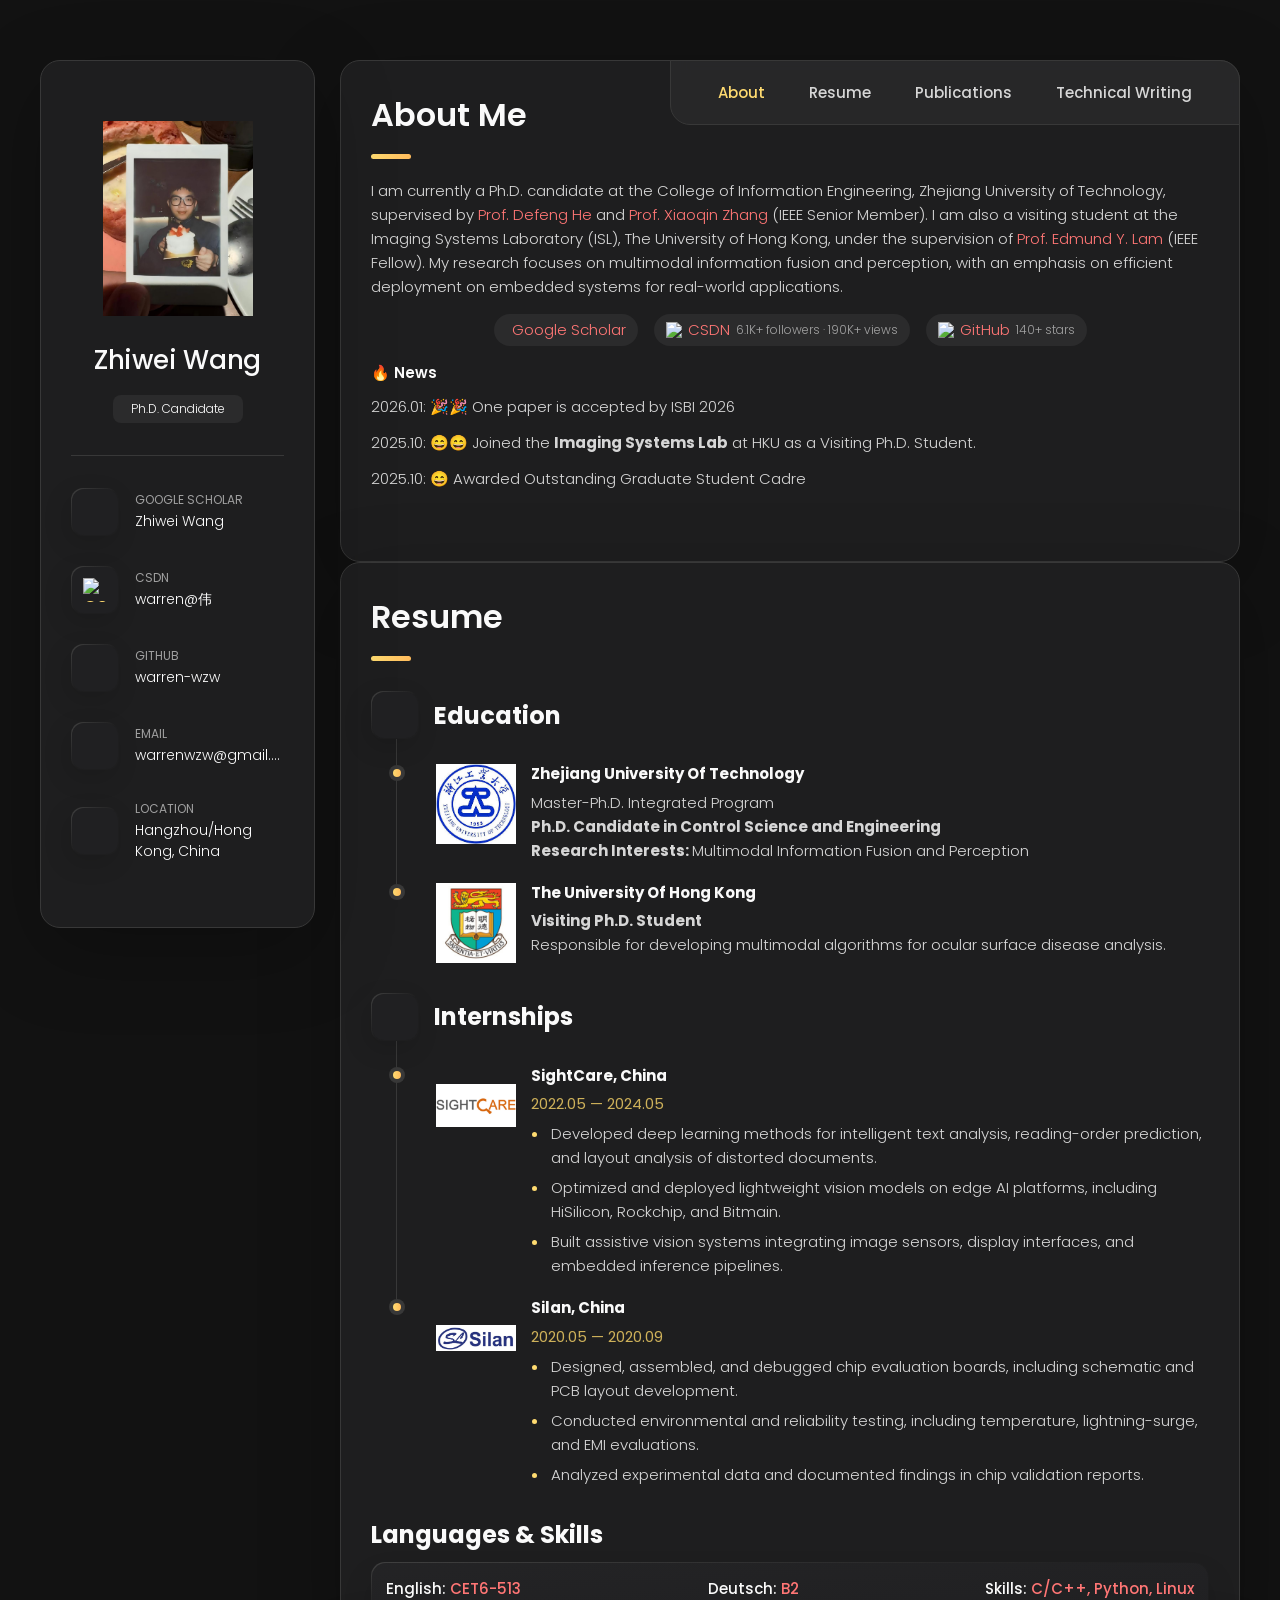
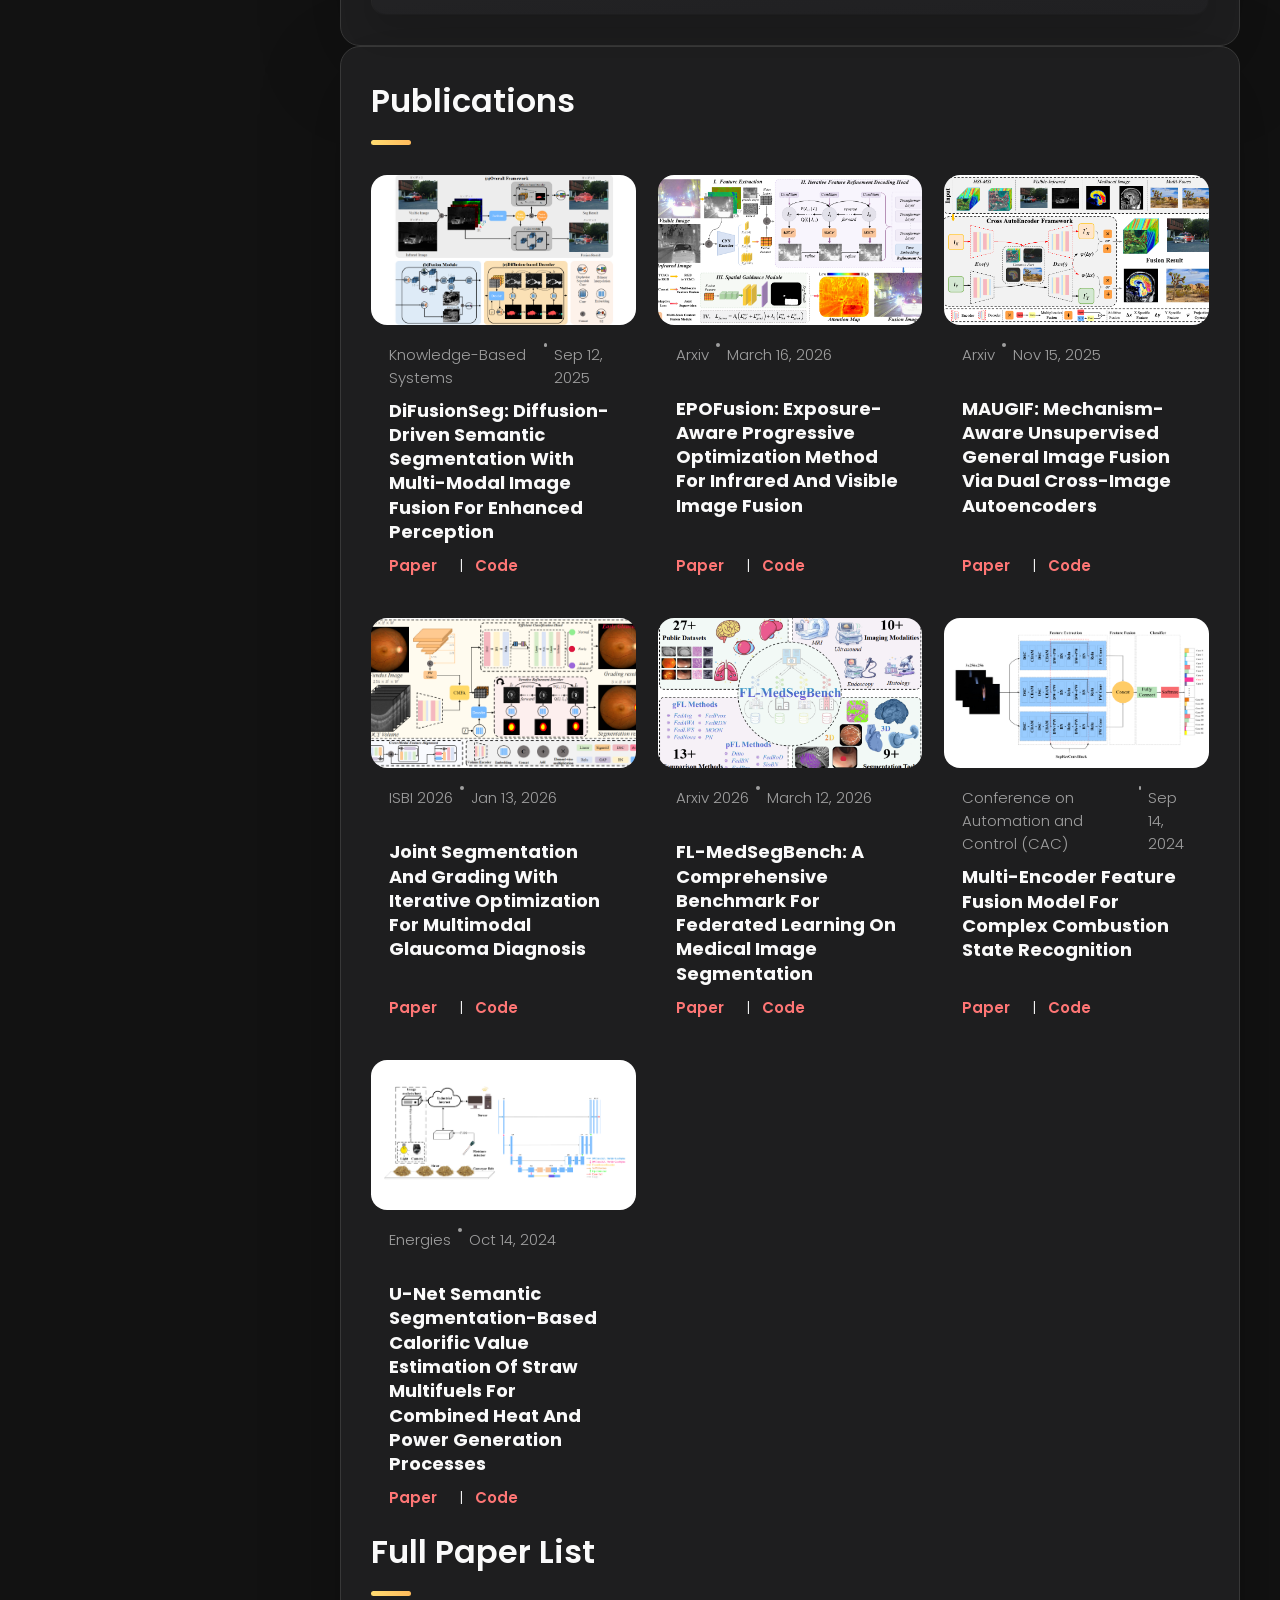
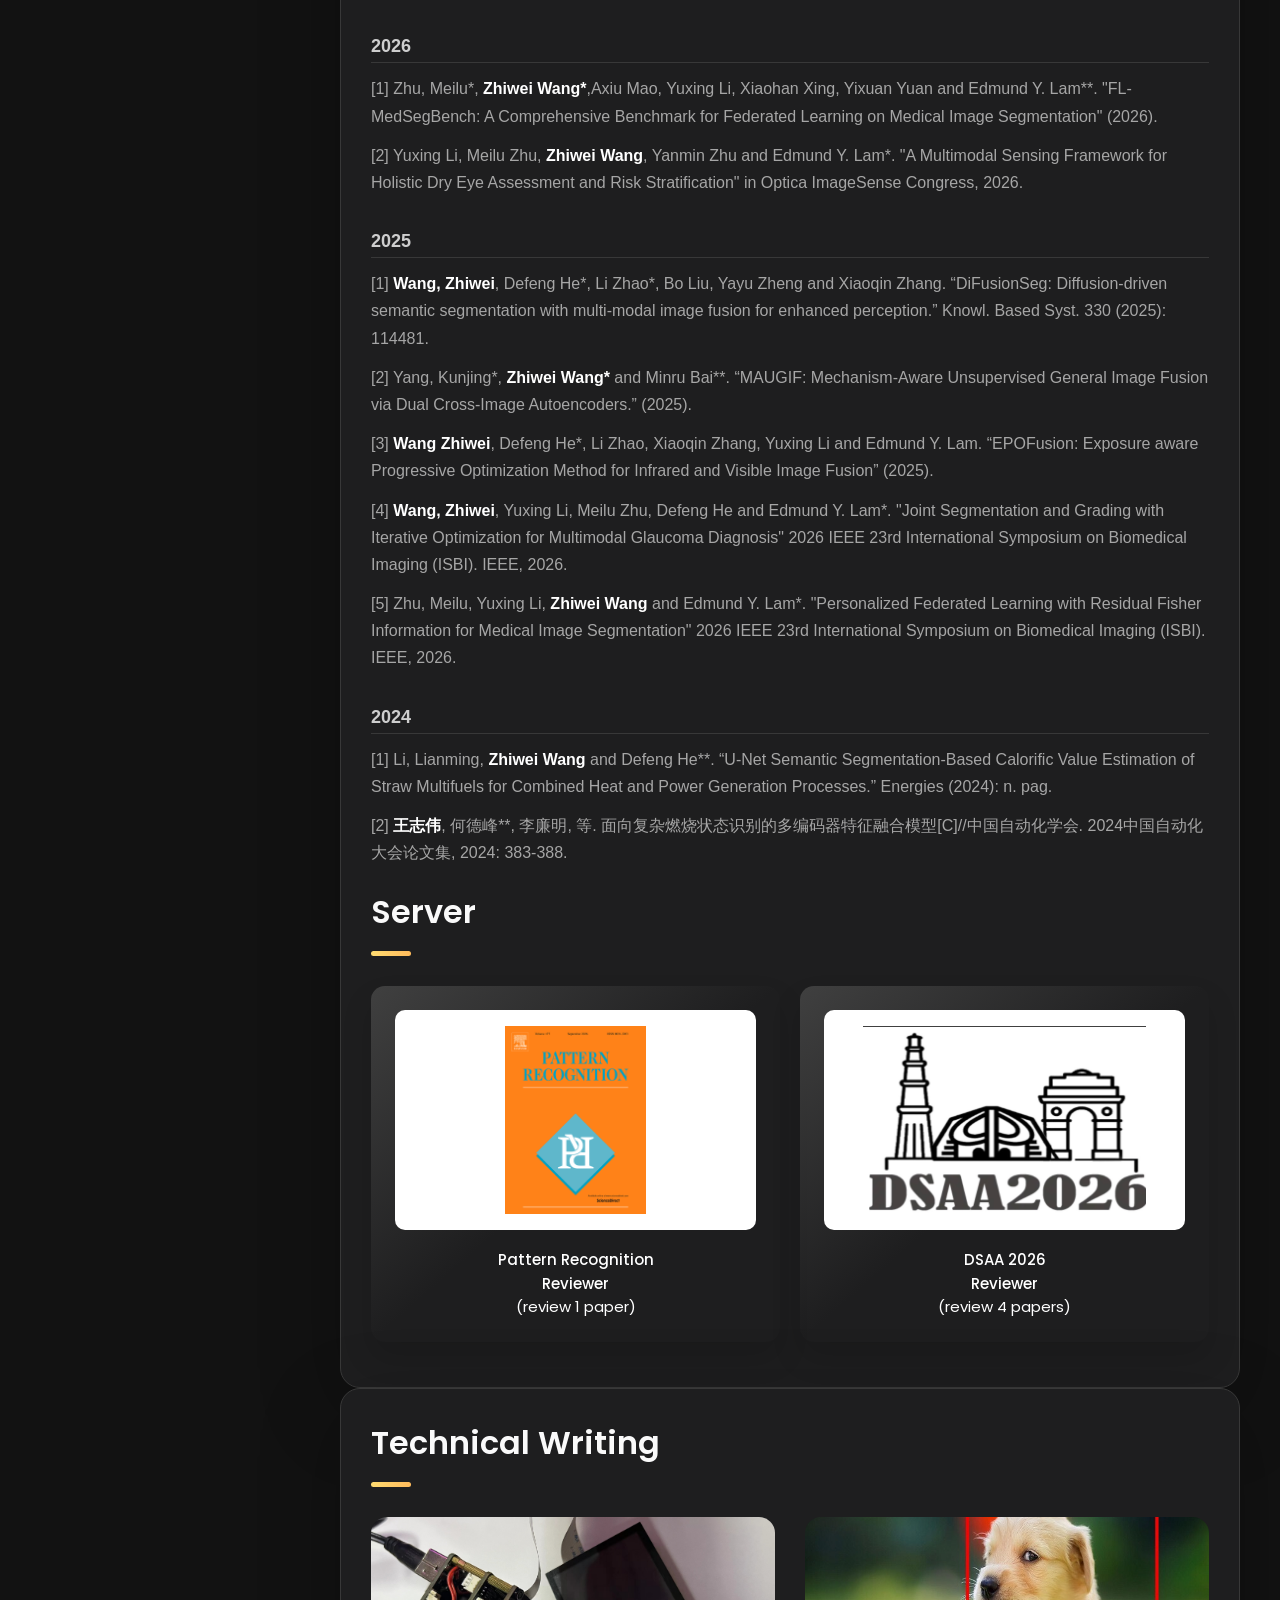
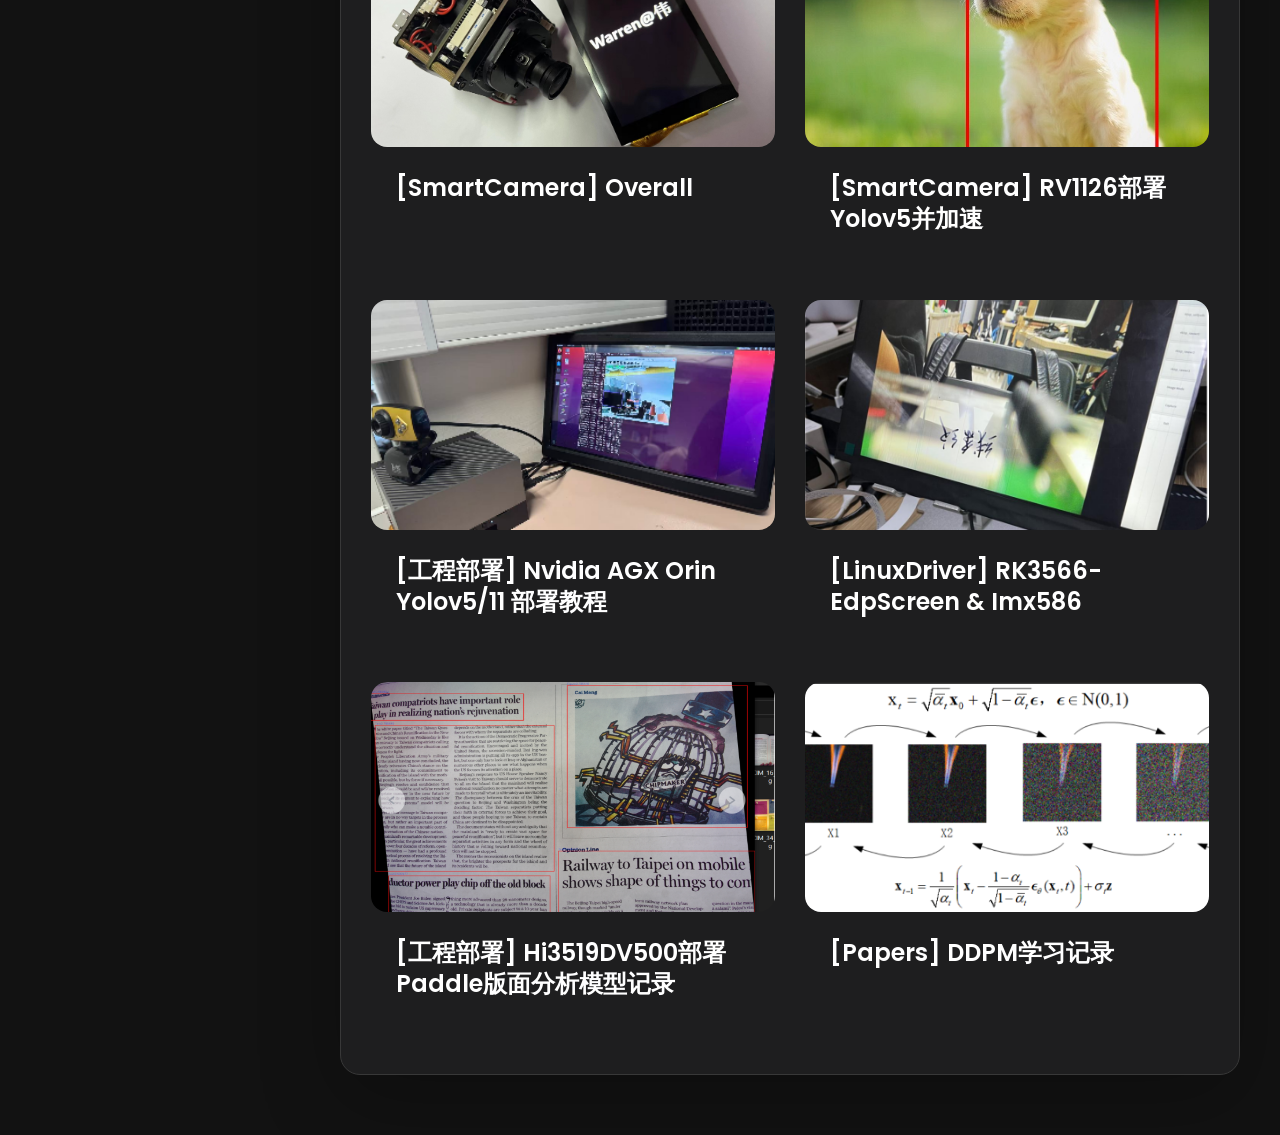
==== index.html @ 1ec714e6 "0711" ====
<!DOCTYPE html>
<html lang="en">

<head>
  <meta charset="UTF-8">
  <meta http-equiv="X-UA-Compatible" content="IE=edge">
  <meta name="viewport" content="width=device-width, initial-scale=1.0">
  <title>Warren(王志伟)</title>

  <!--
    - favicon
  -->
  <link rel="shortcut icon" href="./assets/images/logo.ico" type="image/x-icon">

  <!--
    - custom css link
  -->
  <link rel="stylesheet" href="./assets/css/style.css?v=20260711-8">

  <!--
    - google font link
  -->
  <link rel="preconnect" href="https://fonts.googleapis.com">
  <link rel="preconnect" href="https://fonts.gstatic.com" crossorigin>
  <link href="https://fonts.googleapis.com/css2?family=Poppins:wght@300;400;500;600&display=swap" rel="stylesheet">
</head>

<body>

  <!--
    - #MAIN
  -->

  <main>

    <!--
      - #SIDEBAR
    -->

    <aside class="sidebar" data-sidebar>

      <div class="sidebar-info">

        <figure class="avatar-box">
          <img src="./assets/images/self.jpg" alt="Richard hanrick" width="80">
        </figure>

        <div class="info-content">
          <h1 class="name" title="Wang Zhiwei">Zhiwei Wang</h1>

          <p class="title">Ph.D. Candidate</p>
        </div>

        <button class="info_more-btn" data-sidebar-btn>
          <span>Show Contacts</span>

          <ion-icon name="chevron-down"></ion-icon>
        </button>

      </div>

      <div class="sidebar-info_more">

        <div class="separator"></div>

        <ul class="contacts-list">
          
          <li class="contact-item">
            <div class="icon-box">
              <ion-icon name="school-outline"></ion-icon>
            </div>
            <div class="contact-info">
              <p class="contact-title">Google Scholar</p>
              <a  href="https://scholar.google.com/citations?hl=zh-CN&user=wkuxFQcAAAAJ&view_op=list_works&gmla=AH8HC4ys3ajzxwgTZi6tSI_XQNMKsoiLB07kYA_SPgSUbie5cvgjJ5wu6GR3j0RohJB37RSb_EU7E83chmBn81T5imy5GE7t7GFyJdQvCKg" target="_blank" class="contact-link">Zhiwei Wang</a>
            </div>
          </li>

          <li class="contact-item">
            <div class="icon-box">
              <img src="https://cdn.simpleicons.org/csdn/E95420" alt="CSDN Logo" width="24" height="24">
            </div>
            <div class="contact-info">
              <p class="contact-title">CSDN</p>
              <a href="https://blog.csdn.net/warren103098?type=blog" target="_blank" class="contact-link">warren@伟</a>
            </div>
          </li>
          
          <li class="contact-item">
            <div class="icon-box">
              <ion-icon name="logo-github"></ion-icon>
            </div>
            <div class="contact-info">
              <p class="contact-title">Github</p>
              <a href="https://github.com/warren-wzw" class="contact-link">warren-wzw</a>
            </div>
          </li>

          <li class="contact-item">
            <div class="icon-box">
              <ion-icon name="mail-outline"></ion-icon>
            </div>
            <div class="contact-info">
              <p class="contact-title">Email</p>
              <a href="warrenwzw@gmail.com" class="contact-link">warrenwzw@gmail.com</a>
            </div>
          </li>

          <li class="contact-item">
            <div class="icon-box">
              <ion-icon name="location-outline"></ion-icon>
            </div>
            <div class="contact-info">
              <p class="contact-title">Location</p>
              <address>Hangzhou/Hong Kong, China</address>
            </div>
          </li>
        </ul>

        <div class="separator"></div>

        <ul class="social-list">
          
          <li class="social-item">
            <a href="#" class="social-link">
              <ion-icon name="battery-charging-outline"></ion-icon>
            </a>
          </li>

          <li class="social-item">
            <a href="#" class="social-link">
              <ion-icon name="car-sport-outline"></ion-icon>
            </a>
          </li>
          
          <li class="social-item">
            <a href="#" class="social-link">
              <ion-icon name="desktop-outline"></ion-icon>
            </a>
          </li>

          <li class="social-item">
            <a href="#" class="social-link">
              <ion-icon name="headset-outline"></ion-icon>
            </a>
          </li>

          <li class="social-item">
            <a href="#" class="social-link">
              <ion-icon name="logo-tux"></ion-icon>
            </a>
          </li>
          
          <li class="social-item">
            <a href="#" class="social-link">
              <ion-icon name="logo-apple"></ion-icon>
            </a>
          </li>

        </ul>
      </div>
    </aside>


    <!--
      - #main-content
    -->

    <div class="main-content">

      <!--
        - #NAVBAR
      -->

      <nav class="navbar">
        <ul class="navbar-list">

          <li class="navbar-item">
            <a class="navbar-link active" href="#about">About</a>
          </li>

          <li class="navbar-item">
            <a class="navbar-link" href="#resume">Resume</a>
          </li>

          <li class="navbar-item">
            <a class="navbar-link" href="#publications">Publications</a>
          </li>

          <li class="navbar-item">
            <a class="navbar-link" href="#blogs">Technical Writing</a>
          </li>

        </ul>
      </nav>

      <!--
        - #ABOUT
      -->
      <article id="about" class="about active">

        <header>
          <h2 class="h2 article-title">About me</h2>
        </header>

        <section class="about-text">
          <p>
            I am currently a Ph.D. candidate at the College of Information Engineering, Zhejiang University of Technology, supervised by 
            <a href="https://homepage.zjut.edu.cn/hedefeng/" target="_blank" style="display:inline; color:#ff7675;">Prof. Defeng He</a> and 
            <a href="https://homepage.zjut.edu.cn/zxq1/" target="_blank" style="display:inline; color:#ff7675;">Prof. Xiaoqin Zhang</a> (IEEE Senior Member). 
            I am also a visiting student at the Imaging Systems Laboratory (ISL), The University of Hong Kong, under the supervision of 
            <a href="https://www.eee.hku.hk/~elam/" target="_blank" style="display:inline; color:#ff7675;">Prof. Edmund Y. Lam</a> (IEEE Fellow). 
            My research focuses on multimodal information fusion and perception, with an emphasis on efficient deployment on embedded systems for real-world applications.
          </p>
          <p style="display:flex; gap:16px; flex-wrap:wrap; align-items:center; justify-content:center;">
            <a href="https://scholar.google.com/citations?hl=zh-CN&user=wkuxFQcAAAAJ&view_op=list_works&gmla=AH8HC4ys3ajzxwgTZi6tSI_XQNMKsoiLB07kYA_SPgSUbie5cvgjJ5wu6GR3j0RohJB37RSb_EU7E83chmBn81T5imy5GE7t7GFyJdQvCKg" target="_blank"
               style="display:inline-flex; align-items:center; gap:6px; color:#ff7675; background:var(--onyx); padding:4px 12px; border-radius:20px; font-size:var(--fs-7); text-decoration:none;">
              <ion-icon name="school-outline" style="font-size:16px; color:#f3dc8a;"></ion-icon> Google Scholar
            </a>
            <a href="https://blog.csdn.net/warren103098?type=blog" target="_blank"
               style="display:inline-flex; align-items:center; gap:6px; color:#ff7675; background:var(--onyx); padding:4px 12px; border-radius:20px; font-size:var(--fs-7); text-decoration:none;">
              <img src="https://cdn.simpleicons.org/csdn/E95420" alt="CSDN Logo" width="16" height="16" style="display:inline;"> CSDN
              <span style="color:var(--light-gray-70); font-size:var(--fs-8);">6.1K+ followers · 190K+ views</span>
            </a>
            <a href="https://github.com/warren-wzw" target="_blank"
               style="display:inline-flex; align-items:center; gap:6px; color:#ff7675; background:var(--onyx); padding:4px 12px; border-radius:20px; font-size:var(--fs-7); text-decoration:none;">
              <img src="https://cdn.simpleicons.org/github/ffffff" alt="GitHub Logo" width="16" height="16" style="display:inline;"> GitHub
              <span style="color:var(--light-gray-70); font-size:var(--fs-8);">140+ stars</span>
            </a>
          </p>
          
          <p class="news-title">🔥 News</p>
          <div class="news-list">
            <p class="news-item">2026.01: 🎉🎉 One paper is accepted by ISBI 2026</p>
            <p class="news-item">2025.10: 😄😄 Joined the <a href="https://isl.eee.hku.hk/index" target="_blank" style="display:inline; font-weight:bold; color:inherit; text-decoration:none;">Imaging Systems Lab</a> at HKU as a Visiting Ph.D. Student.</p>
            <p class="news-item">2025.10: 😄 Awarded Outstanding Graduate Student Cadre</p>
            <p class="news-item">2025.09: 🎉🎉🎉🎉 One paper is accepted by Knowledge-Based Systems</p>
            <p class="news-item">2024.10: 🎉🎉 One paper is accepted by Energies</p>
            <p class="news-item">2024.09: 🎉 One paper is accepted by CAC 2024</p>
            <p class="news-item">2024.09: 😄😄 Transferred to the Ph.D. program (Integrated M.S.-Ph.D. Program)</p>
          </div>
        </section>


        <!--
          - testimonials modal
        -->

        <div class="modal-container" data-modal-container>

          <div class="overlay" data-overlay></div>

          <section class="testimonials-modal">

            <button class="modal-close-btn" data-modal-close-btn>
              <ion-icon name="close-outline"></ion-icon>
            </button>

            <div class="modal-img-wrapper">
              <figure class="modal-avatar-box">
                <img src="./assets/images/avatar-1.png" alt="Daniel lewis" width="80" data-modal-img>
              </figure>

              <img src="./assets/images/icon-quote.svg" alt="quote icon">
            </div>

            <div class="modal-content">

              <h4 class="h3 modal-title" data-modal-title>Daniel lewis</h4>

              <time datetime="2021-06-14">14 June, 2021</time>

              <div data-modal-text>
                <p>
                  Richard was hired to create a corporate identity. We were very pleased with the work done. She has a
                  lot of experience
                  and is very concerned about the needs of client. Lorem ipsum dolor sit amet, ullamcous cididt
                  consectetur adipiscing
                  elit, seds do et eiusmod tempor incididunt ut laborels dolore magnarels alia.
                </p>
              </div>

            </div>

          </section>

        </div>

      </article>

      <!--
        - #RESUME
      -->
      <article id="resume" class="resume active">

        <header>
          <h2 class="h2 article-title">Resume</h2>
        </header>

        <section class="timeline">

          <div class="title-wrapper">
            <div class="icon-box">
              <ion-icon name="book-outline"></ion-icon>
            </div>

            <h3 class="h3">Education</h3>
          </div>

          <ol class="timeline-list">

            <li class="timeline-item">
              <!-- 左侧 logo -->
              <div class="timeline-logo">
                <img src="./assets/images/zjut.jpg" alt="Zhejiang University of Technology Logo">
              </div>
              <!-- 右侧文字 -->
              <div class="timeline-content">
                <h4 class="h4 timeline-item-title">Zhejiang University of Technology</h4>
                <!-- <span>2022 — Present</span> -->
                <p class="timeline-text">
                  Master-Ph.D. Integrated Program<br>
                  <b>Ph.D. Candidate in Control Science and Engineering</b><br>
                  <strong>Research Interests: </strong>Multimodal Information Fusion and Perception
                </p>
              </div>
            </li>

            <li class="timeline-item">
              <!-- 左侧 logo -->
              <div class="timeline-logo">
                <img src="./assets/images/hku.jpg" alt="hku Logo">
              </div>
              <!-- 右侧文字 -->
              <div class="timeline-content">
                <h4 class="h4 timeline-item-title">The University of Hong Kong</h4>
                <!-- <span>2022 — Present</span> -->
                <p class="timeline-text">
                  <b>Visiting Ph.D. Student</b><br>
                  Responsible for developing multimodal algorithms for ocular surface disease analysis.
                </p>
              </div>
            </li>

          </ol>

        </section>

        <section class="timeline">

          <div class="title-wrapper">
            <div class="icon-box">
              <ion-icon name="book-outline"></ion-icon>
            </div>

            <h3 class="h3">Internships</h3>
          </div>

          <ol class="timeline-list">

          <li class="timeline-item">
            <!-- 左侧 logo -->
            <div class="timeline-logo">
              <img src="./assets/images/sightcare.jpg" alt="Sightcare">
            </div>
            <!-- 右侧文字 -->
            <div class="timeline-content">
              <h4 class="h4 timeline-item-title">SightCare, China</h4>
              <span>2022.05 — 2024.05</span>
              <div class="timeline-text">
                <ul class="experience-highlights">
                  <li>Developed deep learning methods for intelligent text analysis, reading-order prediction, and layout analysis of distorted documents.</li>
                  <li>Optimized and deployed lightweight vision models on edge AI platforms, including HiSilicon, Rockchip, and Bitmain.</li>
                  <li>Built assistive vision systems integrating image sensors, display interfaces, and embedded inference pipelines.</li>
                </ul>
              </div>
            </div>
          </li>

          <li class="timeline-item">
            <!-- 左侧 logo -->
            <div class="timeline-logo">
              <img src="./assets/images/silan.png" alt="Silan">
            </div>
            <!-- 右侧文字 -->
            <div class="timeline-content">
              <h4 class="h4 timeline-item-title">Silan, China</h4>
              <span>2020.05 — 2020.09</span>
              <div class="timeline-text">
                <ul class="experience-highlights">
                  <li>Designed, assembled, and debugged chip evaluation boards, including schematic and PCB layout development.</li>
                  <li>Conducted environmental and reliability testing, including temperature, lightning-surge, and EMI evaluations.</li>
                  <li>Analyzed experimental data and documented findings in chip validation reports.</li>
                </ul>
              </div>
            </div>
          </li>

          </ol>

        </section>

        <section class="skill">
          <h3 class="h3 skills-title">Languages &amp; Skills</h3>
          <div class="skills-summary content-card">
            <p><strong>English:</strong> <span class="skills-accent">CET6-513</span></p>
            <p><strong>Deutsch:</strong> <span class="skills-accent">B2</span></p>
            <p><strong>Skills:</strong> <span class="skills-accent">C/C++, Python, Linux</span></p>
          </div>
        </section>
      </article>


      <!--
        - #Publications
      -->
      <article id="publications" class="blog active">
        <header>
          <h2 class="h2 article-title">Publications</h2>
        </header>
        <section class="blog-posts">
          <ul class="blog-posts-list">
            <!-- DiFusionSeg -->
            <li class="blog-post-item">
              <div class="blog-card">
                <figure class="blog-banner-box">
                  <img src="./assets/images/DiFusionSeg.png" alt="DiFusionSeg" loading="lazy">
                </figure>
                <div class="blog-content">
                  <div class="blog-meta">
                    <p class="blog-category">Knowledge-Based Systems</p>
                    <span class="dot"></span>
                    <time datetime="2025-09-12">Sep 12, 2025</time>
                  </div>
                  <h3 class="h3 blog-item-title">
                    DiFusionSeg: Diffusion-Driven Semantic Segmentation with Multi-Modal Image Fusion for Enhanced Perception
                  </h3>
                  <p class="blog-text" style="display:flex; gap:12px;">
                    <a href="https://www.sciencedirect.com/science/article/pii/S0950705125015205" 
                      target="_blank" 
                      style="color:#ff7675; text-decoration:none; font-weight:600; margin-right:10px;">Paper</a>
                    <span style="color:#ffffff;">|</span>
                    <a href="https://github.com/warren-wzw/DiFusionSeg" 
                      target="_blank" 
                      style="color:#ff7675; text-decoration:none; font-weight:600;">Code</a>
                  </p>
                </div>
              </div>
            </li>
            <!-- EPOFusion -->
            <li class="blog-post-item">
              <div class="blog-card">
                <figure class="blog-banner-box">
                  <img src="./assets/images/EPOFusion.png" alt="EPOFusion" loading="lazy">
                </figure>
                <div class="blog-content">
                  <div class="blog-meta">
                    <p class="blog-category">Arxiv</p>
                    <span class="dot"></span>
                    <time datetime="2025-11-15">March 16, 2026</time>
                  </div>
                  <h3 class="h3 blog-item-title">
                    EPOFusion: Exposure-aware Progressive Optimization Method for Infrared and Visible Image Fusion
                  </h3>
                  <p class="blog-text" style="display:flex; gap:12px;">
                    <a href="https://arxiv.org/abs/2603.16130" 
                      target="_blank" 
                      style="color:#ff7675; text-decoration:none; font-weight:600; margin-right:10px;">Paper</a>
                    <span style="color:#ffffff;">|</span>
                    <a href="https://github.com/warren-wzw/EPOFusion.git" 
                      target="_blank" 
                      style="color:#ff7675; text-decoration:none; font-weight:600;">Code</a>
                  </p>
                </div>
              </div>
            </li>
            <!-- MAUGIF -->
            <li class="blog-post-item">
              <div class="blog-card">
                <figure class="blog-banner-box">
                  <img src="./assets/images/MAUGIF.png" alt="MAUGIF" loading="lazy">
                </figure>
                <div class="blog-content">
                  <div class="blog-meta">
                    <p class="blog-category">Arxiv</p>
                    <span class="dot"></span>
                    <time datetime="2025-11-15">Nov 15, 2025</time>
                  </div>
                  <h3 class="h3 blog-item-title">
                    MAUGIF: Mechanism-Aware Unsupervised General Image Fusion via Dual Cross-Image Autoencoders
                  </h3>
                  <p class="blog-text" style="display:flex; gap:12px;">
                    <a href="https://arxiv.org/abs/2511.08272" 
                      target="_blank" 
                      style="color:#ff7675; text-decoration:none; font-weight:600; margin-right:10px;">Paper</a>
                    <span style="color:#ffffff;">|</span>
                    <a href="https://github.com/warren-wzw/MAUGIF.git" 
                      target="_blank" 
                      style="color:#ff7675; text-decoration:none; font-weight:600;">Code</a>
                  </p>
                </div>
              </div>
            </li>
            <!-- IMO -->
            <li class="blog-post-item">
              <div class="blog-card">
                <figure class="blog-banner-box">
                  <img src="./assets/images/IMO.png" alt="IMO" loading="lazy">
                </figure>
                <div class="blog-content">
                  <div class="blog-meta">
                    <p class="blog-category">ISBI 2026</p>
                    <span class="dot"></span>
                    <time datetime="2026-01-13">Jan 13, 2026</time>
                  </div>
                  <h3 class="h3 blog-item-title">
                    Joint Segmentation and Grading with Iterative Optimization for Multimodal Glaucoma Diagnosis
                  </h3>
                  <p class="blog-text" style="display:flex; gap:12px;">
                    <a href="https://ieeexplore.ieee.org/abstract/document/11515543" 
                      target="_blank" 
                      style="color:#ff7675; text-decoration:none; font-weight:600; margin-right:10px;">Paper</a>
                    <span style="color:#ffffff;">|</span>
                    <a href="https://github.com/warren-wzw/IMO.git" 
                      target="_blank" 
                      style="color:#ff7675; text-decoration:none; font-weight:600;">Code</a>
                  </p>
                </div>
              </div>
            </li>
            <!-- FedMedSeg -->
            <li class="blog-post-item">
              <div class="blog-card">
                <figure class="blog-banner-box">
                  <img src="./assets/images/FLMedSeg.png" alt="FedMedSeg" loading="lazy">
                </figure>
                <div class="blog-content">
                  <div class="blog-meta">
                    <p class="blog-category">Arxiv 2026</p>
                    <span class="dot"></span>
                    <time datetime="2026-01-13">March 12, 2026</time>
                  </div>
                  <h3 class="h3 blog-item-title">
                    FL-MedSegBench: A Comprehensive Benchmark for Federated Learning on Medical Image Segmentation
                  </h3>
                  <p class="blog-text" style="display:flex; gap:12px;">
                    <a href="https://arxiv.org/abs/2603.11659" 
                      target="_blank" 
                      style="color:#ff7675; text-decoration:none; font-weight:600; margin-right:10px;">Paper</a>
                    <span style="color:#ffffff;">|</span>
                    <a href="https://github.com/meiluzhu/FL-MedSegBench.git" 
                      target="_blank" 
                      style="color:#ff7675; text-decoration:none; font-weight:600;">Code</a>
                  </p>
                </div>
              </div>
            </li>
            <!-- CAC -->
             <li class="blog-post-item">
              <div class="blog-card">
                <figure class="blog-banner-box">
                  <img src="./assets/images/CAC.png" alt="Design conferences in 2022" loading="lazy">
                </figure>
                <div class="blog-content">
                  <div class="blog-meta">
                    <p class="blog-category">Conference on Automation and Control (CAC)</p>
                    <span class="dot"></span>
                    <time datetime="2022-02-23">Sep 14, 2024</time>
                  </div>
                  <h3 class="h3 blog-item-title">
                    Multi-Encoder Feature Fusion Model for Complex Combustion State Recognition
                  </h3>
                  <p class="blog-text" style="display:flex; gap:12px;">
                    <a href="https://kns.cnki.net/nzkhtml/xmlRead/trialRead.html?dbCode=CPFD&tableName=CPFDTOTAL&fileName=ZGZN202411001065&fileSourceType=1&appId=KNS_BASIC_PSMC&invoice=Z9J3WKmCw4hCpBfsvVAf+E1UwYuiNregrUKwc050Tdjzq/SY9FllqfGVl4wjGkPAZ63sZnALYL0SxWDx7QjxKCS8g8v3OrzoQMm9kqxcOAwMQf7qJn0D1Jse6/NmOW0nh1iG4VWLkl19iulgDExJDfXO3zFnOIQau1GHc/okAO0=" 
                      target="_blank" 
                      style="color:#ff7675; text-decoration:none; font-weight:600; margin-right:10px;">Paper</a> 
                    <span style="color:#ffffff;">|</span> 
                    <a href="https://github.com/warren-wzw/FlameRego" 
                      target="_blank" 
                      style="color:#ff7675; text-decoration:none; font-weight:600;">Code</a>
                  </p>
                </div>
              </div>
            </li>
            
            <!-- StrawSeg -->
            <li class="blog-post-item">
              <div class="blog-card">
                <figure class="blog-banner-box">
                  <img src="./assets/images/StrawSeg.png" alt="Design conferences in 2022" loading="lazy">
                </figure>
                <div class="blog-content">
                  <div class="blog-meta">
                    <p class="blog-category">Energies</p>
                    <span class="dot"></span>
                    <time datetime="2022-02-23">Oct 14, 2024</time>
                  </div>
                  <h3 class="h3 blog-item-title">
                    U-Net Semantic Segmentation-Based Calorific Value Estimation of Straw Multifuels for Combined Heat and Power Generation Processes
                  </h3>
                  <p class="blog-text" style="display:flex; gap:12px;">
                    <a href="https://www.mdpi.com/1996-1073/17/20/5143" 
                      target="_blank" 
                      style="color:#ff7675; text-decoration:none; font-weight:600; margin-right:10px;">Paper</a> 
                    <span style="color:#ffffff;">|</span> 
                    <a href="https://github.com/warren-wzw/StrawSegment" 
                      target="_blank" 
                      style="color:#ff7675; text-decoration:none; font-weight:600;">Code</a>
                  </p>
                </div>
              </div>
            </li>
          </ul>
        </section>


        
        <header style="margin-top: -10px;">
          <h2 class="h2 article-title" style="margin-bottom: 10px;">Full Paper List</h2>
        </header>

        <section class="paper-list-simple" style="padding: 10px 0; font-family: sans-serif;">
          
          <div style="margin-top: 20px;">
            <h4 style="color: #cecece; font-size: 18px; border-bottom: 1px solid #383838; padding-bottom: 5px; margin-bottom: 12px;">2026</h4>
            <ul style="list-style-type: none; padding-left: 0; color: #a6a6a6; line-height: 1.7; font-weight: 300;">

              <li style="margin-bottom: 12px;">
                [1] Zhu, Meilu*, <strong style="color: #ffffff; font-weight: 700;">Zhiwei Wang*</strong>,Axiu Mao, Yuxing Li, Xiaohan Xing, Yixuan Yuan and Edmund Y. Lam**. "FL-MedSegBench: A Comprehensive Benchmark for Federated Learning on Medical Image Segmentation" (2026).
              </li>
               <li style="margin-bottom: 12px;">
                [2] Yuxing Li,  Meilu Zhu, <strong style="color: #ffffff; font-weight: 700;">Zhiwei Wang</strong>, Yanmin Zhu and Edmund Y. Lam*. "A Multimodal Sensing Framework for Holistic Dry Eye Assessment and Risk Stratification" in Optica ImageSense Congress, 2026.
              </li>

            </ul>
          </div>
          <div style="margin-top: 35px;">
            <h4 style="color: #cecece; font-size: 18px; border-bottom: 1px solid #383838; padding-bottom: 5px; margin-bottom: 12px;">2025</h4>
            <ul style="list-style-type: none; padding-left: 0; color: #a6a6a6; line-height: 1.7; font-weight: 300;">
              
              <li style="margin-bottom: 12px;">
                [1] <strong style="color: #ffffff; font-weight: 700;">Wang, Zhiwei</strong>, Defeng He*, Li Zhao*, Bo Liu, Yayu Zheng and Xiaoqin Zhang. “DiFusionSeg: Diffusion-driven semantic segmentation with multi-modal image fusion for enhanced perception.” Knowl. Based Syst. 330 (2025): 114481.
              </li>
              
              <li style="margin-bottom: 12px;">
                [2] Yang, Kunjing*, <strong style="color: #ffffff; font-weight: 700;">Zhiwei Wang*</strong> and Minru Bai**. “MAUGIF: Mechanism-Aware Unsupervised General Image Fusion via Dual Cross-Image Autoencoders.” (2025).
              </li>
                            <li style="margin-bottom: 12px;">
                [3] <strong style="color: #ffffff; font-weight: 700;">Wang Zhiwei</strong>, Defeng He*, Li Zhao, Xiaoqin Zhang, Yuxing Li and Edmund Y. Lam. “EPOFusion: Exposure aware Progressive Optimization Method for Infrared and Visible Image Fusion” (2025).
              </li>
               <li style="margin-bottom: 12px;">
                [4] <strong style="color: #ffffff; font-weight: 700;">Wang, Zhiwei</strong>, Yuxing Li, Meilu Zhu, Defeng He and Edmund Y. Lam*. "Joint Segmentation and Grading with Iterative Optimization for Multimodal Glaucoma Diagnosis" 2026 IEEE 23rd International Symposium on Biomedical Imaging (ISBI). IEEE, 2026.
              </li>
              
              <li style="margin-bottom: 12px;">
                [5] Zhu, Meilu, Yuxing Li, <strong style="color: #ffffff; font-weight: 700;">Zhiwei Wang</strong> and Edmund Y. Lam*. "Personalized Federated Learning with Residual Fisher Information for Medical Image Segmentation" 2026 IEEE 23rd International Symposium on Biomedical Imaging (ISBI). IEEE, 2026.
              </li>

            </ul>
          </div>
          <div style="margin-top: 35px;">
            <h4 style="color: #cecece; font-size: 18px; border-bottom: 1px solid #383838; padding-bottom: 5px; margin-bottom: 12px;">2024</h4>
            <ul style="list-style-type: none; padding-left: 0; color: #a6a6a6; line-height: 1.7; font-weight: 300;">
              
              <li style="margin-bottom: 12px;">
                 [1] Li, Lianming, <strong style="color: #ffffff; font-weight: 700;">Zhiwei Wang</strong> and Defeng He**. “U-Net Semantic Segmentation-Based Calorific Value Estimation of Straw Multifuels for Combined Heat and Power Generation Processes.” Energies (2024): n. pag.
              </li>
              
              <li style="margin-bottom: 12px;">
                [2] <strong style="color: #ffffff; font-weight: 700;">王志伟</strong>, 何德峰**, 李廉明, 等. 面向复杂燃烧状态识别的多编码器特征融合模型[C]//中国自动化学会. 2024中国自动化大会论文集, 2024: 383-388.
              </li>

            </ul>
          </div>
          </section>
          <!--
          - clients
        -->
          <section class="clients">
            <header>
              <h2 class="h2 article-title">Server</h2>
            </header>
            <ul class="reviewer-list">
            <li class="reviewer-item">
              <a href="#" class="reviewer-logo">
                <img src="./assets/images/PR.jpg" alt="Pattern Recognition">
              </a>
              <div class="reviewer-info">
                <h3>Pattern Recognition</h3>
                <p>Reviewer</p>
                <span>(review 1 paper)</span>
              </div>
            </li>
            <li class="reviewer-item">
              <a href="#" class="reviewer-logo">
                <img src="./assets/images/DSAA2026.jpg" alt="DSAA 2026">
              </a>
              <div class="reviewer-info">
                <h3>DSAA 2026</h3>
                <p>Reviewer</p>
                <span>(review 4 papers)</span>
              </div>
            </li>
            </ul>
          </section>

          <div class="modal-container" data-modal-container>
            <div class="overlay" data-overlay></div>
            <section class="testimonials-modal">
              <button class="modal-close-btn" data-modal-close-btn>
                <ion-icon name="close-outline"></ion-icon>
              </button>
            </section>
          </div>

          </section>

      </article>

      <!--
        - #Technical Writing
      -->
      <article id="blogs" class="blog active">
        <header>
          <h2 class="h2 article-title">Technical Writing</h2>
        </header>
        <section class="blog-posts">
          <ul class="blog-posts-list">
            <!-- SmartCamera -->
            <li class="blog-post-item">
              <div class="blog-card">
                <figure class="blog-banner-box">
                  <img src="./assets/images/SmartCamera.jpeg" alt="SmartCamera" loading="lazy">
                </figure>
                <div class="blog-content">
                  <h3 class="h3 blog-item-title">
                    <a href="https://blog.csdn.net/warren103098/article/details/138508486?spm=1001.2014.3001.5502" 
                    target="_blank" 
                    style="color:#ffffff; text-decoration:none; font-weight:600;">
                      [SmartCamera] Overall
                    </a>
                  </h3>
                </div>
              </div>
            </li>
            <!----sep-->
            <li class="blog-post-item">
              <div class="blog-card">
                <figure class="blog-banner-box">
                  <img src="./assets/images/Blog6.png" alt="SmartCamera" loading="lazy">
                </figure>
                <div class="blog-content">
                  <h3 class="h3 blog-item-title">
                    <a href="https://blog.csdn.net/warren103098/article/details/138918841?fromshare=blogdetail&sharetype=blogdetail&sharerId=138918841&sharerefer=PC&sharesource=warren103098&sharefrom=from_link" 
                    target="_blank" 
                    style="color:#ffffff; text-decoration:none; font-weight:600;">
                      [SmartCamera] RV1126部署yolov5并加速
                    </a>
                  </h3>
                </div>
              </div>
            </li>
            <!----sep-->
            <li class="blog-post-item">
              <div class="blog-card">
                <figure class="blog-banner-box">
                  <img src="./assets/images/Blog5.png" alt="SmartCamera" loading="lazy">
                </figure>
                <div class="blog-content">
                  <h3 class="h3 blog-item-title">
                    <a href="https://blog.csdn.net/warren103098/article/details/153567493?spm=1001.2014.3001.5502" 
                    target="_blank" 
                    style="color:#ffffff; text-decoration:none; font-weight:600;">
                      [工程部署] Nvidia AGX Orin yolov5/11 部署教程
                    </a>
                  </h3>
                </div>
              </div>
            </li>
            <!----sep-->
            <li class="blog-post-item">
              <div class="blog-card">
                <figure class="blog-banner-box">
                  <img src="./assets/images/Blog2.png" alt="SmartCamera" loading="lazy">
                </figure>
                <div class="blog-content">
                  <h3 class="h3 blog-item-title">
                    <a href="https://blog.csdn.net/warren103098/article/details/127342402?spm=1001.2014.3001.5502" 
                    target="_blank" 
                    style="color:#ffffff; text-decoration:none; font-weight:600;">
                      [LinuxDriver] RK3566-EdpScreen & Imx586
                    </a>
                  </h3>
                </div>
              </div>
            </li>
            <!----sep-->
            <li class="blog-post-item">
              <div class="blog-card">
                <figure class="blog-banner-box">
                  <img src="./assets/images/Blog3.png" alt="SmartCamera" loading="lazy">
                </figure>
                <div class="blog-content">
                  <h3 class="h3 blog-item-title">
                    <a href="https://blog.csdn.net/warren103098/article/details/134059257?spm=1001.2014.3001.5502" 
                    target="_blank" 
                    style="color:#ffffff; text-decoration:none; font-weight:600;">
                      [工程部署] Hi3519DV500部署paddle版面分析模型记录
                    </a>
                  </h3>
                </div>
              </div>
            </li>
            <!----sep-->
            <li class="blog-post-item">
              <div class="blog-card">
                <figure class="blog-banner-box">
                  <img src="./assets/images/Blog4.png" alt="SmartCamera" loading="lazy">
                </figure>
                <div class="blog-content">
                  <h3 class="h3 blog-item-title">
                    <a href="https://blog.csdn.net/warren103098/article/details/141650895?spm=1001.2014.3001.5502" 
                    target="_blank" 
                    style="color:#ffffff; text-decoration:none; font-weight:600;">
                      [Papers] DDPM学习记录
                    </a>
                  </h3>
                </div>
              </div>
            </li>
            <!----sep-->
          </ul>
        </section>
      </article>

    </div>
  </main>



  <!--
    - custom js link
  -->
  <!-- <script src="./assets/js/script.js"></script>  -->

  <!--
    - ionicon link
  -->
  <script type="module" src="https://unpkg.com/ionicons@5.5.2/dist/ionicons/ionicons.esm.js"></script>
  <script nomodule src="https://unpkg.com/ionicons@5.5.2/dist/ionicons/ionicons.js"></script>

</body>

</html>
---- assets/css/style.css ----
/*-----------------------------------*\
  #style.css
\*-----------------------------------*/


/**
 * copyright 2022 @codewithsadee
 */





/*-----------------------------------*\
  #CUSTOM PROPERTY
\*-----------------------------------*/

:root {

  /**
   * colors
   */

  /* gradient */

  --bg-gradient-onyx: linear-gradient(
    to bottom right, 
    hsl(240, 1%, 25%) 3%, 
    hsl(0, 0%, 19%) 97%
  );
  --bg-gradient-jet: linear-gradient(
    to bottom right, 
    hsla(240, 1%, 18%, 0.251) 0%, 
    hsla(240, 2%, 11%, 0) 100%
  ), hsl(240, 2%, 13%);
  --bg-gradient-yellow-1: linear-gradient(
    to bottom right, 
    hsl(45, 100%, 71%) 0%, 
    hsla(36, 100%, 69%, 0) 50%
  );
  --bg-gradient-yellow-2: linear-gradient(
    135deg, 
    hsla(45, 100%, 71%, 0.251) 0%, 
    hsla(35, 100%, 68%, 0) 59.86%
  ), hsl(240, 2%, 13%);
  --border-gradient-onyx: linear-gradient(
    to bottom right, 
    hsl(0, 0%, 25%) 0%, 
    hsla(0, 0%, 25%, 0) 50%
  );
  --text-gradient-yellow: linear-gradient(
    to right, 
    hsl(45, 100%, 72%), 
    hsl(35, 100%, 68%)
  );

  /* solid */

  --jet: hsl(0, 0%, 22%);
  --onyx: hsl(240, 1%, 17%);
  --eerie-black-1: hsl(240, 2%, 13%);
  --eerie-black-2: hsl(240, 2%, 12%);
  --smoky-black: hsl(0, 0%, 7%);
  --white-1: hsl(0, 0%, 100%);
  --white-2: hsl(0, 0%, 98%);
  --orange-yellow-crayola: hsl(45, 100%, 72%);
  --vegas-gold: hsl(45, 54%, 58%);
  --light-gray: hsl(0, 0%, 84%);
  --light-gray-70: hsla(0, 0%, 84%, 0.7);
  --bittersweet-shimmer: hsl(0, 43%, 51%);

  /**
   * typography
   */

  /* font-family */
  --ff-poppins: 'Poppins', sans-serif;

  /* font-size */
  --fs-1: 24px;
  --fs-2: 18px;
  --fs-3: 17px;
  --fs-4: 16px;
  --fs-5: 15px;
  --fs-6: 14px;
  --fs-7: 13px;
  --fs-8: 11px;

  /* font-weight */
  --fw-300: 300;
  --fw-400: 400;
  --fw-500: 500;
  --fw-600: 600;

  /**
   * shadow
   */
  
  --shadow-1: -4px 8px 24px hsla(0, 0%, 0%, 0.25);
  --shadow-2: 0 16px 30px hsla(0, 0%, 0%, 0.25);
  --shadow-3: 0 16px 40px hsla(0, 0%, 0%, 0.25);
  --shadow-4: 0 25px 50px hsla(0, 0%, 0%, 0.15);
  --shadow-5: 0 24px 80px hsla(0, 0%, 0%, 0.25);

  /**
   * transition
   */

  --transition-1: 0.25s ease;
  --transition-2: 0.5s ease-in-out;

}





/*-----------------------------------*\
  #RESET
\*-----------------------------------*/

*, *::before, *::after {
  margin: 0;
  padding: 0;
  box-sizing: border-box;
}

a { text-decoration: none; }

li { list-style: none; }

img, ion-icon, a, button, time, span { display: block; }

button {
  font: inherit;
  background: none;
  border: none;
  text-align: left;
  cursor: pointer;
}

input, textarea {
  display: block;
  width: 100%;
  background: none;
  font: inherit;
}

::selection {
  background: var(--orange-yellow-crayola);
  color: var(--smoky-black);
}

:focus { outline-color: var(--orange-yellow-crayola); }

html { font-family: var(--ff-poppins); }

body { background: var(--smoky-black); }





/*-----------------------------------*\
  #REUSED STYLE
\*-----------------------------------*/

.sidebar,
article {
  background: var(--eerie-black-2);
  border: 1px solid var(--jet);
  border-radius: 20px;
  padding: 15px;
  box-shadow: var(--shadow-1);
  z-index: 1;
}

.separator {
  width: 100%;
  height: 1px;
  background: var(--jet);
  margin: 16px 0;
}

.icon-box {
  position: relative;
  background: var(--border-gradient-onyx);
  width: 30px;
  height: 30px;
  border-radius: 8px;
  display: flex;
  justify-content: center;
  align-items: center;
  font-size: 16px;
  color: var(--orange-yellow-crayola);
  box-shadow: var(--shadow-1);
  z-index: 1;
}

.icon-box::before {
  content: "";
  position: absolute;
  inset: 1px;
  background: var(--eerie-black-1);
  border-radius: inherit;
  z-index: -1;
}

.icon-box ion-icon { --ionicon-stroke-width: 35px; }

article { display: none; }

article.active {
  display: block;
  animation: fade 0.5s ease backwards;
}

@keyframes fade {
  0% { opacity: 0; }
  100% { opacity: 1; }
}

.h2,
.h3,
.h4,
.h5 {
  color: var(--white-2);
  text-transform: capitalize;
}

.h2 { font-size: var(--fs-1); }

.h3 { font-size: var(--fs-2); }

.h4 { font-size: var(--fs-4); }

.h5 {
  font-size: var(--fs-7);
  font-weight: var(--fw-500);
}

.article-title {
  position: relative;
  padding-bottom: 7px;
}

.article-title::after {
  content: "";
  position: absolute;
  bottom: 0;
  left: 0;
  width: 30px;
  height: 3px;
  background: var(--text-gradient-yellow);
  border-radius: 3px;
}

.has-scrollbar::-webkit-scrollbar {
  width: 5px; /* for vertical scrollbar */
  height: 5px; /* for horizontal scrollbar */
}

.has-scrollbar::-webkit-scrollbar-track {
  background: var(--onyx);
  border-radius: 5px;
}

.has-scrollbar::-webkit-scrollbar-thumb {
  background: var(--orange-yellow-crayola);
  border-radius: 5px;
}

.has-scrollbar::-webkit-scrollbar-button { width: 20px; }

.content-card {
  position: relative;
  background: var(--border-gradient-onyx);
  padding: 15px;
  padding-top: 45px;
  border-radius: 14px;
  box-shadow: var(--shadow-2);
  cursor: pointer;
  z-index: 1;
}

.content-card::before {
  content: "";
  position: absolute;
  inset: 1px;
  background: var(--bg-gradient-jet);
  border-radius: inherit;
  z-index: -1;
}





/*-----------------------------------*\
  #MAIN
\*-----------------------------------*/

main {
  margin: 15px 12px;
  margin-bottom: 75px;
  min-width: 259px;
}





/*-----------------------------------*\
  #SIDEBAR
\*-----------------------------------*/

.sidebar {
  margin-bottom: 15px;
  max-height: 112px;
  overflow: hidden;
  transition: var(--transition-2);
}

.sidebar.active { max-height: 405px; }

.sidebar-info {
  position: relative;
  display: flex;
  justify-content: flex-start;
  align-items: center;
  gap: 15px;
}

.avatar-box {
  background: var(--bg-gradient-onyx);
  border-radius: 20px;
}

.info-content .name {
  color: var(--white-2);
  font-size: var(--fs-3);
  font-weight: var(--fw-500);
  letter-spacing: -0.25px;
  margin-bottom: 10px;
}

.info-content .title {
  color: var(--white-1);
  background: var(--onyx);
  font-size: var(--fs-8);
  font-weight: var(--fw-300);
  width: max-content;
  padding: 3px 12px;
  border-radius: 8px;
}

.info_more-btn {
  position: absolute;
  top: -15px;
  right: -15px;
  border-radius: 0 15px;
  font-size: 13px;
  color: var(--orange-yellow-crayola);
  background: var(--border-gradient-onyx);
  padding: 10px;
  box-shadow: var(--shadow-2);
  transition: var(--transition-1);
  z-index: 1;
}

.info_more-btn::before {
  content: "";
  position: absolute;
  inset: 1px;
  border-radius: inherit;
  background: var(--bg-gradient-jet);
  transition: var(--transition-1);
  z-index: -1;
}

.info_more-btn:hover,
.info_more-btn:focus { background: var(--bg-gradient-yellow-1); }

.info_more-btn:hover::before,
.info_more-btn:focus::before { background: var(--bg-gradient-yellow-2); }

.info_more-btn span { display: none; }

.sidebar-info_more {
  opacity: 0;
  visibility: hidden;
  transition: var(--transition-2);
}

.sidebar.active .sidebar-info_more {
  opacity: 1;
  visibility: visible;
}

.contacts-list {
  display: grid;
  grid-template-columns: 1fr;
  gap: 16px;
}

.contact-item {
  min-width: 100%;
  display: flex;
  align-items: center;
  gap: 16px;
}

.contact-info {
  max-width: calc(100% - 46px);
  width: calc(100% - 46px);
}

.contact-title {
  color: var(--light-gray-70);
  font-size: var(--fs-8);
  text-transform: uppercase;
  margin-bottom: 2px;
}

.contact-info :is(.contact-link, time, address) {
  color: var(--white-2);
  font-size: var(--fs-7);
}

.contact-info address { font-style: normal; }

.social-list {
  display: flex;
  justify-content: flex-start;
  align-items: center;
  gap: 15px;
  padding-bottom: 4px;
  padding-left: 7px;
}

.social-item .social-link {
  color: var(--light-gray-70);
  font-size: 18px;
}


.social-item .social-link:hover { color: var(--light-gray); }





/*-----------------------------------*\
  #NAVBAR
\*-----------------------------------*/

.navbar {
  position: fixed;
  bottom: 0;
  left: 0;
  width: 100%;
  background: hsla(240, 1%, 17%, 0.75);
  backdrop-filter: blur(10px);
  border: 1px solid var(--jet);
  border-radius: 12px 12px 0 0;
  box-shadow: var(--shadow-2);
  z-index: 5;
}

.navbar-list {
  display: flex;
  flex-wrap: wrap;
  justify-content: center;
  align-items: center;
  padding: 0 10px;
}

.navbar-link {
  color: var(--light-gray);
  font-size: var(--fs-8);
  padding: 20px 7px;
  transition: color var(--transition-1);
}

.navbar-link:hover,
.navbar-link:focus { color: var(--light-gray-70); }

.navbar-link.active { color: var(--orange-yellow-crayola); }





/*-----------------------------------*\
  #ABOUT
\*-----------------------------------*/

.about .article-title { margin-bottom: 15px; }

.about-text {
  color: var(--light-gray);
  font-size: var(--fs-6);
  font-weight: var(--fw-300);
  line-height: 1.6;
}

.about-text p { margin-bottom: 15px; }

.about-text .news-title {
  color: var(--white-2);
  font-family: var(--ff-poppins);
  font-size: var(--fs-6);
  font-weight: var(--fw-600);
  margin-bottom: 10px;
}

.news-list {
  display: grid;
  gap: 12px;
  max-height: calc(4.8em + 24px);
  padding-right: 10px;
  overflow-y: auto;
  overscroll-behavior: contain;
  scrollbar-width: thin;
  scrollbar-color: var(--orange-yellow-crayola) var(--jet);
}

.news-list::-webkit-scrollbar { width: 5px; }

.news-list::-webkit-scrollbar-track {
  background: var(--jet);
  border-radius: 5px;
}

.news-list::-webkit-scrollbar-thumb {
  background: var(--orange-yellow-crayola);
  border-radius: 5px;
}

.about-text .news-item {
  font-family: var(--ff-poppins);
  font-size: var(--fs-6);
  font-weight: var(--fw-300);
  line-height: 1.6;
  margin-bottom: 0;
}



/**
 * #service 
 */

.service { margin-bottom: 35px; }

.service-title { margin-bottom: 20px; }

.service-list {
  display: grid;
  grid-template-columns: 1fr;
  gap: 20px;
}

.service-item {
  position: relative;
  background: var(--border-gradient-onyx);
  padding: 20px;
  border-radius: 14px;
  box-shadow: var(--shadow-2);
  z-index: 1;
}

.service-item::before {
  content: "";
  position: absolute;
  inset: 1px;
  background: var(--bg-gradient-jet);
  border-radius: inherit;
  z-index: -1;
}

.service-icon-box { margin-bottom: 10px; }

.service-icon-box img { margin: auto; }

.service-content-box { text-align: center; }

.service-item-title { margin-bottom: 7px; }

.service-item-text {
  color: var(--light-gray);
  font-size: var(--fs-6);
  font-weight: var(--fw-3);
  line-height: 1.6;
}


/**
 * #testimonials 
 */

.testimonials { margin-bottom: 30px; }

.testimonials-title { margin-bottom: 20px; }

.testimonials-list {
  display: flex;
  justify-content: flex-start;
  align-items: flex-start;
  gap: 15px;
  margin: 0 -15px;
  padding: 25px 15px;
  padding-bottom: 35px;
  overflow-x: auto;
  scroll-behavior: smooth;
  overscroll-behavior-inline: contain;
  scroll-snap-type: inline mandatory;
}

.testimonials-item {
  min-width: 100%;
  scroll-snap-align: center;
}

.testimonials-avatar-box {
  position: absolute;
  top: 0;
  left: 0;
  transform: translate(15px, -25px);
  background: var(--bg-gradient-onyx);
  border-radius: 14px;
  box-shadow: var(--shadow-1);
}

.testimonials-item-title { margin-bottom: 7px; }

.testimonials-text {
  color: var(--light-gray);
  font-size: var(--fs-6);
  font-weight: var(--fw-300);
  line-height: 1.6;
  display: -webkit-box;
  line-clamp: 4;
  -webkit-line-clamp: 4;
  -webkit-box-orient: vertical;
  overflow: hidden;
}


/**
 * #testimonials-modal
 */

.modal-container {
  position: fixed;
  top: 0;
  left: 0;
  width: 100%;
  height: 100%;
  display: flex;
  justify-content: center;
  align-items: center;
  overflow-y: auto;
  overscroll-behavior: contain;
  z-index: 20;
  pointer-events: none;
  visibility: hidden;
}

.modal-container::-webkit-scrollbar { display: none; }

.modal-container.active {
  pointer-events: all;
  visibility: visible;
}

.overlay {
  position: fixed;
  top: 0;
  left: 0;
  width: 100%;
  height: 100vh;
  background: hsl(0, 0%, 5%);
  opacity: 0;
  visibility: hidden;
  pointer-events: none;
  z-index: 1;
  transition: var(--transition-1);
}

.overlay.active {
  opacity: 0.8;
  visibility: visible;
  pointer-events: all;
}

.testimonials-modal {
  background: var(--eerie-black-2);
  position: relative;
  padding: 15px;
  margin: 15px 12px;
  border: 1px solid var(--jet);
  border-radius: 14px;
  box-shadow: var(--shadow-5);
  transform: scale(1.2);
  opacity: 0;
  transition: var(--transition-1);
  z-index: 2;
}

.modal-container.active .testimonials-modal {
  transform: scale(1);
  opacity: 1;
}

.modal-close-btn {
  position: absolute;
  top: 15px;
  right: 15px;
  background: var(--onyx);
  border-radius: 8px;
  width: 32px;
  height: 32px;
  display: flex;
  justify-content: center;
  align-items: center;
  color: var(--white-2);
  font-size: 18px;
  opacity: 0.7;
}

.modal-close-btn:hover,
.modal-close-btn:focus { opacity: 1; }

.modal-close-btn ion-icon { --ionicon-stroke-width: 50px; }

.modal-avatar-box {
  background: var(--bg-gradient-onyx);
  width: max-content;
  border-radius: 14px;
  margin-bottom: 15px;
  box-shadow: var(--shadow-2);
}

.modal-img-wrapper > img { display: none; }

.modal-title { margin-bottom: 4px; }

.modal-content time {
  font-size: var(--fs-6);
  color: var(--light-gray-70);
  font-weight: var(--fw-300);
  margin-bottom: 10px;
}

.modal-content p {
  color: var(--light-gray);
  font-size: var(--fs-6);
  font-weight: var(--fw-300);
  line-height: 1.6;
}


/**
 * #clients 
 */

.clients { margin-bottom: 15px; }

.clients-list {
  display: flex;
  justify-content: center;
  align-items: center;
  gap: 15px;
  margin: 0 -15px;
  padding: 15px;
  padding-bottom: 15px;
  overflow-x: auto;
  scroll-behavior: smooth;
  overscroll-behavior-inline: contain;
  scroll-snap-type: inline mandatory;
  scroll-padding-inline: 15px;
}

.clients-item {
  min-width: fit-content;
  scroll-snap-align: start;
}

.clients-item img {
  width: 100%;
  filter: grayscale(1);
  transition: var(--transition-1);
}

.clients-item img:hover { filter: grayscale(0); }

.reviewer-list {
  display: grid;
  grid-template-columns: repeat(2, minmax(0, 1fr));
  gap: 20px;
  width: 100%;
  max-width: 900px;
  margin-inline: auto;
}

.reviewer-item {
  display: flex;
  flex-direction: column;
  min-width: 0;
  padding: 24px;
  background: var(--border-gradient-onyx);
  border-radius: 14px;
  box-shadow: var(--shadow-2);
}

.reviewer-logo {
  display: flex;
  align-items: center;
  justify-content: center;
  width: 100%;
  height: 220px;
  padding: 16px;
  overflow: hidden;
  background: var(--white-1);
  border-radius: 10px;
}

.reviewer-logo img {
  width: 100%;
  height: 100%;
  object-fit: contain;
  filter: grayscale(0);
  transition: transform var(--transition-1);
}

.reviewer-logo:hover img {
  transform: scale(1.03);
}

.reviewer-info {
  margin-top: 18px;
  text-align: center;
  line-height: 1.55;
}

.reviewer-info h3,
.reviewer-info p,
.reviewer-info span {
  color: var(--white-1) !important;
  text-align: center !important;
}

.reviewer-info h3,
.reviewer-info p {
  font-size: var(--fs-5);
  font-weight: var(--fw-500);
}

.reviewer-info span {
  font-size: var(--fs-6);
}

@media (max-width: 650px) {
  .reviewer-list {
    grid-template-columns: 1fr;
    max-width: 430px;
  }

  .reviewer-logo {
    height: 200px;
  }
}





/*-----------------------------------*\
  #RESUME
\*-----------------------------------*/

.article-title { margin-bottom: 30px; }


/**
 * education and experience 
 */

.timeline { margin-bottom: 30px; }

.timeline .title-wrapper {
  display: flex;
  align-items: center;
  gap: 15px;
  margin-bottom: 25px;
}

.timeline-list {
  font-size: var(--fs-6);
  margin-left: 45px;
}

.timeline-item { position: relative; }

.timeline-item:not(:last-child) { margin-bottom: 20px; }

.timeline-item-title {
  font-size: var(--fs-6);
  line-height: 1.3;
  margin-bottom: 7px;
}

.timeline-list span {
  color: var(--vegas-gold);
  font-weight: var(--fw-400);
  line-height: 1.6;
}

.timeline-item:not(:last-child)::before {
  content: "";
  position: absolute;
  top: -25px;
  left: -30px;
  width: 1px;
  height: calc(100% + 50px);
  background: var(--jet);
}

.timeline-item::after {
  content: "";
  position: absolute;
  top: 5px;
  left: -33px;
  height: 6px;
  width: 6px;
  background: var(--text-gradient-yellow);
  border-radius: 50%;
  box-shadow: 0 0 0 4px var(--jet);
}

.timeline-text {
  color: var(--light-gray);
  font-weight: var(--fw-300);
  line-height: 1.6;
}

.experience-highlights {
  display: grid;
  gap: 6px;
  margin-top: 6px;
  padding-left: 18px;
}

.experience-highlights li {
  list-style: disc;
  padding-left: 2px;
}

.experience-highlights li::marker {
  color: var(--orange-yellow-crayola);
}


/**
 * skills 
 */

.skills-title { margin-bottom: 10px; }

.skills-list { padding: 15px; }

.skills-summary {
  display: flex;
  align-items: center;
  justify-content: space-between;
  gap: 24px;
  width: 100%;
  padding: 16px 20px;
  color: var(--light-gray);
  font-size: var(--fs-6);
}

.skills-summary p { white-space: nowrap; }

.skills-summary strong {
  color: var(--white-2);
  font-weight: var(--fw-500);
}

.skills-accent {
  display: inline;
  color: #ff7675;
  font-weight: var(--fw-500);
}

@media (max-width: 700px) {
  .skills-summary {
    align-items: flex-start;
    flex-direction: column;
    gap: 8px;
  }
}


.skills-item:not(:last-child) { margin-bottom: 15px; }

.skill .title-wrapper {
  display: flex;
  align-items: center;
  gap: 5px;
  margin-bottom: 8px;
}

.skill .title-wrapper data {
  color: var(--light-gray);
  font-size: var(--fs-7);
  font-weight: var(--fw-300);
}

.skill-progress-bg {
  background: var(--jet);
  width: 100%;
  height: 8px;
  border-radius: 10px;
}

.skill-progress-fill {
  background: var(--text-gradient-yellow);
  height: 100%;
  border-radius: inherit;
}





/*-----------------------------------*\
  #PORTFOLIO
\*-----------------------------------*/

.filter-list { display: none; }

.filter-select-box {
  position: relative;
  margin-bottom: 25px;
}

.filter-select {
  background: var(--eerie-black-2);
  color: var(--light-gray);
  display: flex;
  justify-content: space-between;
  align-items: center;
  width: 100%;
  padding: 12px 16px;
  border: 1px solid var(--jet);
  border-radius: 14px;
  font-size: var(--fs-6);
  font-weight: var(--fw-300);
}

.filter-select.active .select-icon { transform: rotate(0.5turn); }

.select-list {
  background: var(--eerie-black-2);
  position: absolute;
  top: calc(100% + 6px);
  width: 100%;
  padding: 6px;
  border: 1px solid var(--jet);
  border-radius: 14px;
  z-index: 2;
  opacity: 0;
  visibility: hidden;
  pointer-events: none;
  transition: 0.15s ease-in-out;
}

.filter-select.active + .select-list {
  opacity: 1;
  visibility: visible;
  pointer-events: all;
}

.select-item button {
  background: var(--eerie-black-2);
  color: var(--light-gray);
  font-size: var(--fs-6);
  font-weight: var(--fw-300);
  text-transform: capitalize;
  width: 100%;
  padding: 8px 10px;
  border-radius: 8px;
}

.select-item button:hover { --eerie-black-2: hsl(240, 2%, 20%); }

.project-list {
  display: grid;
  grid-template-columns: 1fr;
  gap: 30px;
  margin-bottom: 10px;
}

.project-item { display: none; }

.project-item.active {
  display: block;
  animation: scaleUp 0.25s ease forwards;
}

@keyframes scaleUp {
  0% { transform: scale(0.5); }
  100% { transform: scale(1); }
}

.project-item > a { width: 100%; }

.project-img {
  position: relative;
  width: 100%;
  height: 200px;
  border-radius: 16px;
  overflow: hidden;
  margin-bottom: 15px;
}

.project-img::before {
  content: "";
  position: absolute;
  top: 0;
  left: 0;
  width: 100%;
  height: 100%;
  background: transparent;
  z-index: 1;
  transition: var(--transition-1);
}

.project-item > a:hover .project-img::before { background: hsla(0, 0%, 0%, 0.5); }

.project-item-icon-box {
  --scale: 0.8;

  background: var(--jet);
  color: var(--orange-yellow-crayola);
  position: absolute;
  top: 50%;
  left: 50%;
  transform: translate(-50%, -50%) scale(var(--scale));
  font-size: 20px;
  padding: 18px;
  border-radius: 12px;
  opacity: 0;
  z-index: 1;
  transition: var(--transition-1);
}

.project-item > a:hover .project-item-icon-box {
  --scale: 1;
  opacity: 1;
}

.project-item-icon-box ion-icon { --ionicon-stroke-width: 50px; }

.project-img img {
  width: 100%;
  height: 100%;
  object-fit: cover;
  transition: var(--transition-1);
}

.project-item > a:hover img { transform: scale(1.1); }

.project-title,
.project-category { margin-left: 10px; }

.project-title {
  color: var(--white-2);
  font-size: var(--fs-5);
  font-weight: var(--fw-400);
  text-transform: capitalize;
  line-height: 1.3;
}

.project-category {
  color: var(--light-gray-70);
  font-size: var(--fs-6);
  font-weight: var(--fw-300);
}





/*-----------------------------------*\
  #BLOG
\*-----------------------------------*/

.blog-posts { margin-bottom: 10px; }

.blog-posts-list {
  display: grid;
  grid-template-columns: 1fr;
  gap: 20px;
}

.blog-post-item > a {
  position: relative;
  background: var(--border-gradient-onyx);
  height: 100%;
  box-shadow: var(--shadow-4);
  border-radius: 16px;
  z-index: 1;
}

.blog-post-item > a::before {
  content: "";
  position: absolute;
  inset: 1px;
  border-radius: inherit;
  background: var(--eerie-black-1);
  z-index: -1;
}

.blog-banner-box {
  width: 100%;
  height: 200px;
  border-radius: 12px;
  overflow: hidden;
}

.blog-banner-box img {
  width: 100%;
  height: 100%;
  object-fit: cover;
  transition: var(--transition-1);
}

.blog-post-item > a:hover .blog-banner-box img { transform: scale(1.1); }

.blog-content { padding: 15px; }

.blog-meta {
  display: flex;
  justify-content: flex-start;
  align-items: center;
  gap: 7px;
  margin-bottom: 10px;
}

.blog-meta :is(.blog-category, time) {
  color: var(--light-gray-70);
  font-size: var(--fs-6);
  font-weight: var(--fw-300);
}

.blog-meta .dot {
  background: var(--light-gray-70);
  width: 4px;
  height: 4px;
  border-radius: 4px;
}

.blog-item-title {
  margin-bottom: 10px;
  line-height: 1.3;
  transition: var(--transition-1);
}

.blog-post-item > a:hover .blog-item-title { color: var(--orange-yellow-crayola); }

.blog-text {
  color: var(--light-gray);
  font-size: var(--fs-6);
  font-weight: var(--fw-300);
  line-height: 1.6;
}





/*-----------------------------------*\
  #CONTACT
\*-----------------------------------*/

.mapbox {
  position: relative;
  height: 250px;
  width: 100%;
  border-radius: 16px;
  margin-bottom: 30px;
  border: 1px solid var(--jet);
  overflow: hidden;
}

.mapbox figure { height: 100%; }

.mapbox iframe {
  width: 100%;
  height: 100%;
  border: none;
  filter: grayscale(1) invert(1);
}

.contact-form { margin-bottom: 10px; }

.form-title { margin-bottom: 20px; }

.input-wrapper {
  display: grid;
  grid-template-columns: 1fr;
  gap: 25px;
  margin-bottom: 25px;
}

.form-input {
  color: var(--white-2);
  font-size: var(--fs-6);
  font-weight: var(--fw-400);
  padding: 13px 20px;
  border: 1px solid var(--jet);
  border-radius: 14px;
  outline: none;
}

.form-input::placeholder { font-weight: var(--fw-500); }

.form-input:focus { border-color: var(--orange-yellow-crayola); }

textarea.form-input {
  min-height: 100px;
  height: 120px;
  max-height: 200px;
  resize: vertical;
  margin-bottom: 25px;
}

textarea.form-input::-webkit-resizer { display: none; }

.form-input:focus:invalid { border-color: var(--bittersweet-shimmer); }

.form-btn {
  position: relative;
  width: 100%;
  background: var(--border-gradient-onyx);
  color: var(--orange-yellow-crayola);
  display: flex;
  justify-content: center;
  align-items: center;
  gap: 10px;
  padding: 13px 20px;
  border-radius: 14px;
  font-size: var(--fs-6);
  text-transform: capitalize;
  box-shadow: var(--shadow-3);
  z-index: 1;
  transition: var(--transition-1);
}

.form-btn::before {
  content: "";
  position: absolute;
  inset: 1px;
  background: var(--bg-gradient-jet);
  border-radius: inherit;
  z-index: -1;
  transition: var(--transition-1);
}

.form-btn ion-icon { font-size: 16px; }

.form-btn:hover { background: var(--bg-gradient-yellow-1); }

.form-btn:hover::before { background: var(--bg-gradient-yellow-2); }

.form-btn:disabled {
  opacity: 0.7;
  cursor: not-allowed;
}

.form-btn:disabled:hover { background: var(--border-gradient-onyx); }

.form-btn:disabled:hover::before { background: var(--bg-gradient-jet); }





/*-----------------------------------*\
  #RESPONSIVE
\*-----------------------------------*/

/**
 * responsive larger than 450px screen
 */

@media (min-width: 450px) {

  /**
   * client
   */

  .clients-item { min-width: calc(33.33% - 10px); }



  /**
   * #PORTFOLIO, BLOG 
   */

  .project-img,
  .blog-banner-box { height: auto; }

}





/**
 * responsive larger than 580px screen
 */

@media (min-width: 580px) {

  /**
   * CUSTOM PROPERTY
   */

  :root {

    /**
     * typography
     */

    --fs-1: 32px;
    --fs-2: 24px;
    --fs-3: 26px;
    --fs-4: 18px;
    --fs-6: 15px;
    --fs-7: 15px;
    --fs-8: 12px;

  }



  /**
   * #REUSED STYLE
   */

  .sidebar, article {
    width: 520px;
    margin-inline: auto;
    padding: 30px;
  }

  .article-title {
    font-weight: var(--fw-600);
    padding-bottom: 15px;
  }

  .article-title::after {
    width: 40px;
    height: 5px;
  }

  .icon-box {
    width: 48px;
    height: 48px;
    border-radius: 12px;
    font-size: 18px;
  }



  /**
   * #MAIN
   */

  main {
    margin-top: 60px;
    margin-bottom: 100px;
  }



  /**
   * #SIDEBAR
   */

  .sidebar {
    max-height: 180px;
    margin-bottom: 30px;
  }

  .sidebar.active { max-height: 584px; }

  .sidebar-info { gap: 25px; }

  .avatar-box { border-radius: 30px; }

  .avatar-box img { width: 120px; }

  .info-content .name { margin-bottom: 15px; }

  .info-content .title { padding: 5px 18px; }

  .info_more-btn {
    top: -30px;
    right: -30px;
    padding: 10px 15px;
  }

  .info_more-btn span {
    display: block;
    font-size: var(--fs-8);
  }

  .info_more-btn ion-icon { display: none; }

  .separator { margin: 32px 0; }

  .contacts-list { gap: 20px; }

  .contact-info {
    max-width: calc(100% - 64px);
    width: calc(100% - 64px);
  }



  /**
   * #NAVBAR
   */

  .navbar { border-radius: 20px 20px 0 0; }

  .navbar-list { gap: 20px; }

  .navbar-link { --fs-8: 14px; }



  /**
   * #ABOUT
   */

  .about .article-title { margin-bottom: 20px; }

  .about-text { margin-bottom: 40px; }

  /* service */

  .service-item {
    display: flex;
    justify-content: flex-start;
    align-items: flex-start;
    gap: 18px;
    padding: 30px;
  }

  .service-icon-box {
    margin-bottom: 0;
    margin-top: 5px;
  }

  .service-content-box { text-align: left; }

  /* testimonials */

  .testimonials-title { margin-bottom: 25px; }

  .testimonials-list {
    gap: 30px;
    margin: 0 -30px;
    padding: 30px;
    padding-bottom: 35px;
  }

  .content-card {
    padding: 15px;
    padding-top: 15px;
  }

  .testimonials-avatar-box {
    transform: translate(30px, -30px);
    border-radius: 20px;
  }

  .testimonials-avatar-box img { width: 80px; }

  .testimonials-item-title {
    margin-bottom: 10px;
    margin-left: 95px;
  }

  .testimonials-text {
    line-clamp: 2;
    -webkit-line-clamp: 2;
  }

  /* testimonials modal */

  .modal-container { padding: 20px; }

  .testimonials-modal {
    display: flex;
    justify-content: flex-start;
    align-items: stretch;
    gap: 25px;
    padding: 30px;
    border-radius: 20px;
  }

  .modal-img-wrapper {
    display: flex;
    flex-direction: column;
    align-items: center;
  }

  .modal-avatar-box {
    border-radius: 18px;
    margin-bottom: 0;
  }

  .modal-avatar-box img { width: 65px; }

  .modal-img-wrapper > img {
    display: block;
    flex-grow: 1;
    width: 35px;
  }

  /* clients */

  .clients-list {
    gap: 50px;
    margin: 0 -30px;
    padding: 15px;
    scroll-padding-inline: 15px;
  }

  .clients-item { min-width: calc(33.33% - 35px); }



  /**
   * #RESUME
   */

  .timeline-list { margin-left: 65px; }

  .timeline-item:not(:last-child)::before { left: -40px; }

  .timeline-item::after {
    height: 8px;
    width: 8px;
    left: -43px;
  }

  .skills-item:not(:last-child) { margin-bottom: 15px; }
  /*slef add*/
  .timeline-item {
    display: flex;           /* 水平排列子元素 */
    align-items: flex-start; /* 顶部对齐 */
    gap: 15px;               /* 图标和文字间距 */
  }

  .timeline-logo img {
    width: 80px;             /* 图标大小，可按需调整 */
    height: 80px;
    object-fit: contain;
  }

  .timeline-content {
    flex: 1;                 /* 占满剩余空间 */
  }
  /**/



  /**
   * #PORTFOLIO, BLOG
   */

  .project-img, .blog-banner-box { border-radius: 16px; }

  .blog-posts-list { gap: 30px; }

  .blog-content { padding: 25px; }



  /**
   * #CONTACT
   */

  .mapbox {
    height: 380px;
    border-radius: 18px;
  }

  .input-wrapper {
    gap: 30px;
    margin-bottom: 30px;
  }

  .form-input { padding: 15px 20px; }

  textarea.form-input { margin-bottom: 30px; }

  .form-btn {
    --fs-6: 16px;
    padding: 16px 20px;
  }

  .form-btn ion-icon { font-size: 18px; }

}





/**
 * responsive larger than 768px screen
 */

@media (min-width: 768px) {

  /**
   * REUSED STYLE
   */

  .sidebar, article { width: 700px; }

  .has-scrollbar::-webkit-scrollbar-button { width: 100px; }



  /**
   * SIDEBAR
   */

  .contacts-list {
    grid-template-columns: 1fr 1fr;
    gap: 30px 15px;
  }



  /**
   * NAVBAR
   */

  .navbar-link { --fs-8: 15px; }



  /**
   * ABOUT
   */

  /* testimonials modal */

  .testimonials-modal {
    gap: 35px;
    max-width: 680px;
  }

  .modal-avatar-box img { width: 80px; }



  /**
   * PORTFOLIO
   */

  .article-title { padding-bottom: 20px; }

  .filter-select-box { display: none; }

  .filter-list {
    display: flex;
    justify-content: flex-start;
    align-items: center;
    gap: 25px;
    padding-left: 5px;
    margin-bottom: 30px;
  }

  .filter-item button {
    color: var(--light-gray);
    font-size: var(--fs-5);
    transition: var(--transition-1);
  }

  .filter-item button:hover { color: var(--light-gray-70); }

  .filter-item button.active { color: var(--orange-yellow-crayola); }

  /* portfolio and blog grid */

  .project-list, .blog-posts-list { grid-template-columns: 1fr 1fr; }



  /**
   * CONTACT
   */

  .input-wrapper { grid-template-columns: 1fr 1fr; }

  .form-btn {
    width: max-content;
    margin-left: auto;
  }
  
}





@media (min-width: 900px) {
  #publications .blog-posts-list {
    grid-template-columns: repeat(3, minmax(0, 1fr));
    gap: 22px;
  }

  #publications .blog-post-item,
  #publications .blog-card { height: 100%; }

  #publications .blog-card {
    display: flex;
    flex-direction: column;
  }

  #publications .blog-banner-box { height: 150px; }

  #publications .blog-content {
    display: flex;
    flex: 1;
    flex-direction: column;
    padding: 18px;
  }

  #publications .blog-meta {
    align-items: flex-start;
    min-height: 44px;
  }

  #publications .blog-item-title {
    font-size: 18px;
    line-height: 1.35;
  }

  #publications .blog-text { margin-top: auto; }

  #publications .blog-meta :is(.blog-category, time) {
    font-size: var(--fs-7);
  }
}


/**
 * responsive larger than 1024px screen
 */

@media (min-width: 1024px) {

  /**
   * CUSTOM PROPERTY
   */

  :root {

    /**
    * shadow
    */

    --shadow-1: -4px 8px 24px hsla(0, 0%, 0%, 0.125);
    --shadow-2: 0 16px 30px hsla(0, 0%, 0%, 0.125);
    --shadow-3: 0 16px 40px hsla(0, 0%, 0%, 0.125);

  }



  /**
   * REUSED STYLE
   */

  .sidebar, article {
    width: 950px;
    box-shadow: var(--shadow-5);
  }



  /**
   * MAIN 
   */

  main { margin-bottom: 60px; }

  .main-content {
    position: relative;
    width: max-content;
    margin: auto;
  }



  /**
   * NAVBAR
   */

  .navbar {
    position: absolute;
    bottom: auto;
    top: 0;
    left: auto;
    right: 0;
    width: max-content;
    border-radius: 0 20px;
    padding: 0 20px;
    box-shadow: none;
  }

  .navbar-list {
    gap: 30px;
    padding: 0 20px;
  }

  .navbar-link { font-weight: var(--fw-500); }



  /**
   * ABOUT
   */

  /* service */

  .service-list {
    grid-template-columns: 1fr 1fr;
    gap: 20px 25px;
  }

  /* testimonials */

  .testimonials-item { min-width: calc(50% - 15px); }

  /* clients */

  .clients-item { min-width: calc(25% - 38px); }



  /**
   * PORTFOLIO
   */

  .project-list { grid-template-columns: repeat(3, 1fr); }



  /**
   * BLOG
   */

  .blog-banner-box { height: 230px; }

}





/**
 * responsive larger than 1250px screen
 */

@media (min-width: 1250px) {

  /**
   * RESET
   */

  body::-webkit-scrollbar { width: 20px; }

  body::-webkit-scrollbar-track { background: var(--smoky-black); }

  body::-webkit-scrollbar-thumb {
    border: 5px solid var(--smoky-black);
    background: hsla(0, 0%, 100%, 0.1);
    border-radius: 20px;
    box-shadow: inset 1px 1px 0 hsla(0, 0%, 100%, 0.11),
                inset -1px -1px 0 hsla(0, 0%, 100%, 0.11);
  }

  body::-webkit-scrollbar-thumb:hover { background: hsla(0, 0%, 100%, 0.15); }

  body::-webkit-scrollbar-button { height: 60px; }



  /**
   * REUSED STYLE
   */

  .sidebar, article { width: auto; }

  article { min-height: auto; }



  /**
   * MAIN
   */

  main {
    max-width: 1200px;
    margin-inline: auto;
    display: flex;
    justify-content: center;
    align-items: stretch;
    gap: 25px;
  }

  .main-content {
    min-width: 75%;
    width: 75%;
    margin: 0;
  }



  /**
   * SIDEBAR
   */

  .sidebar {
    position: sticky;
    top: 60px;
    max-height: max-content;
    height: 100%;
    margin-bottom: 0;
    padding-top: 60px;
    z-index: 1;
  }

  .sidebar-info { flex-direction: column; }

  .avatar-box img { width: 150px; }

  .info-content .name {
    white-space: nowrap;
    text-align: center;
  }

  .info-content .title { margin: auto; }

  .info_more-btn { display: none; }

  .sidebar-info_more {
    opacity: 1;
    visibility: visible;
  }

  .contacts-list { grid-template-columns: 1fr; }

  .contact-info :is(.contact-link) {
    white-space: nowrap;
    overflow: hidden;
    text-overflow: ellipsis;
  }

  .contact-info :is(.contact-link, time, address) {
    --fs-7: 14px;
    font-weight: var(--fw-300);
  }

  .separator:last-of-type {
    margin: 15px 0;
    opacity: 0;
  }

  .social-list { justify-content: center; }


  /**
	 * RESUME
	 */

  .timeline-text { max-width: 700px; }

  /* 强制让 logo 默认就是彩色 */
  .clients-item img {
    filter: grayscale(0) !important;
    opacity: 1 !important;
    transition: filter .25s ease, transform .25s ease;
  }

  /* 鼠标放上去轻微放大 + 阴影 */
  .clients-item img:hover {
    filter: grayscale(0);
    transform: scale(1.05);
    box-shadow: 0 4px 12px rgba(0, 0, 0, 0.15);
  }
}

.main-content article {
  min-height: auto !important;
  height: auto !important;
}

html {
  scroll-behavior: smooth;
}

.bio {
  white-space: normal;
}
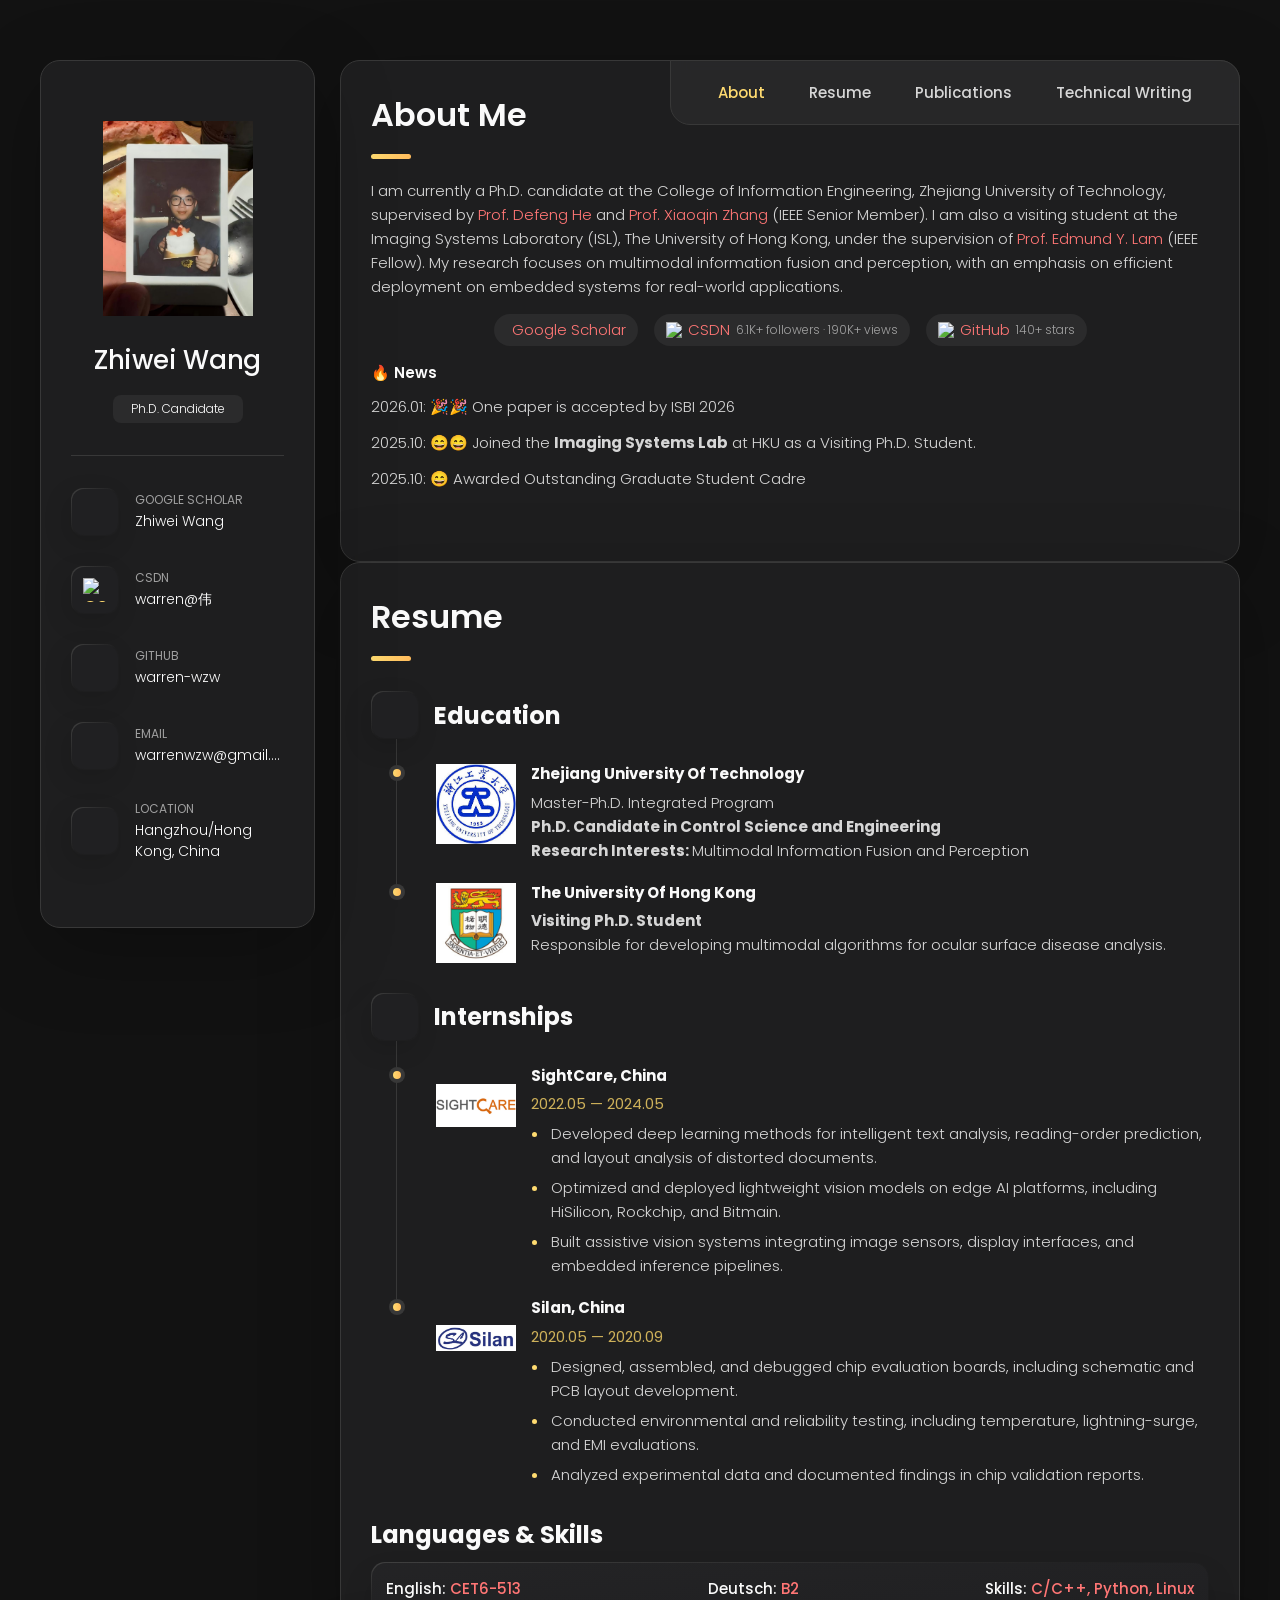
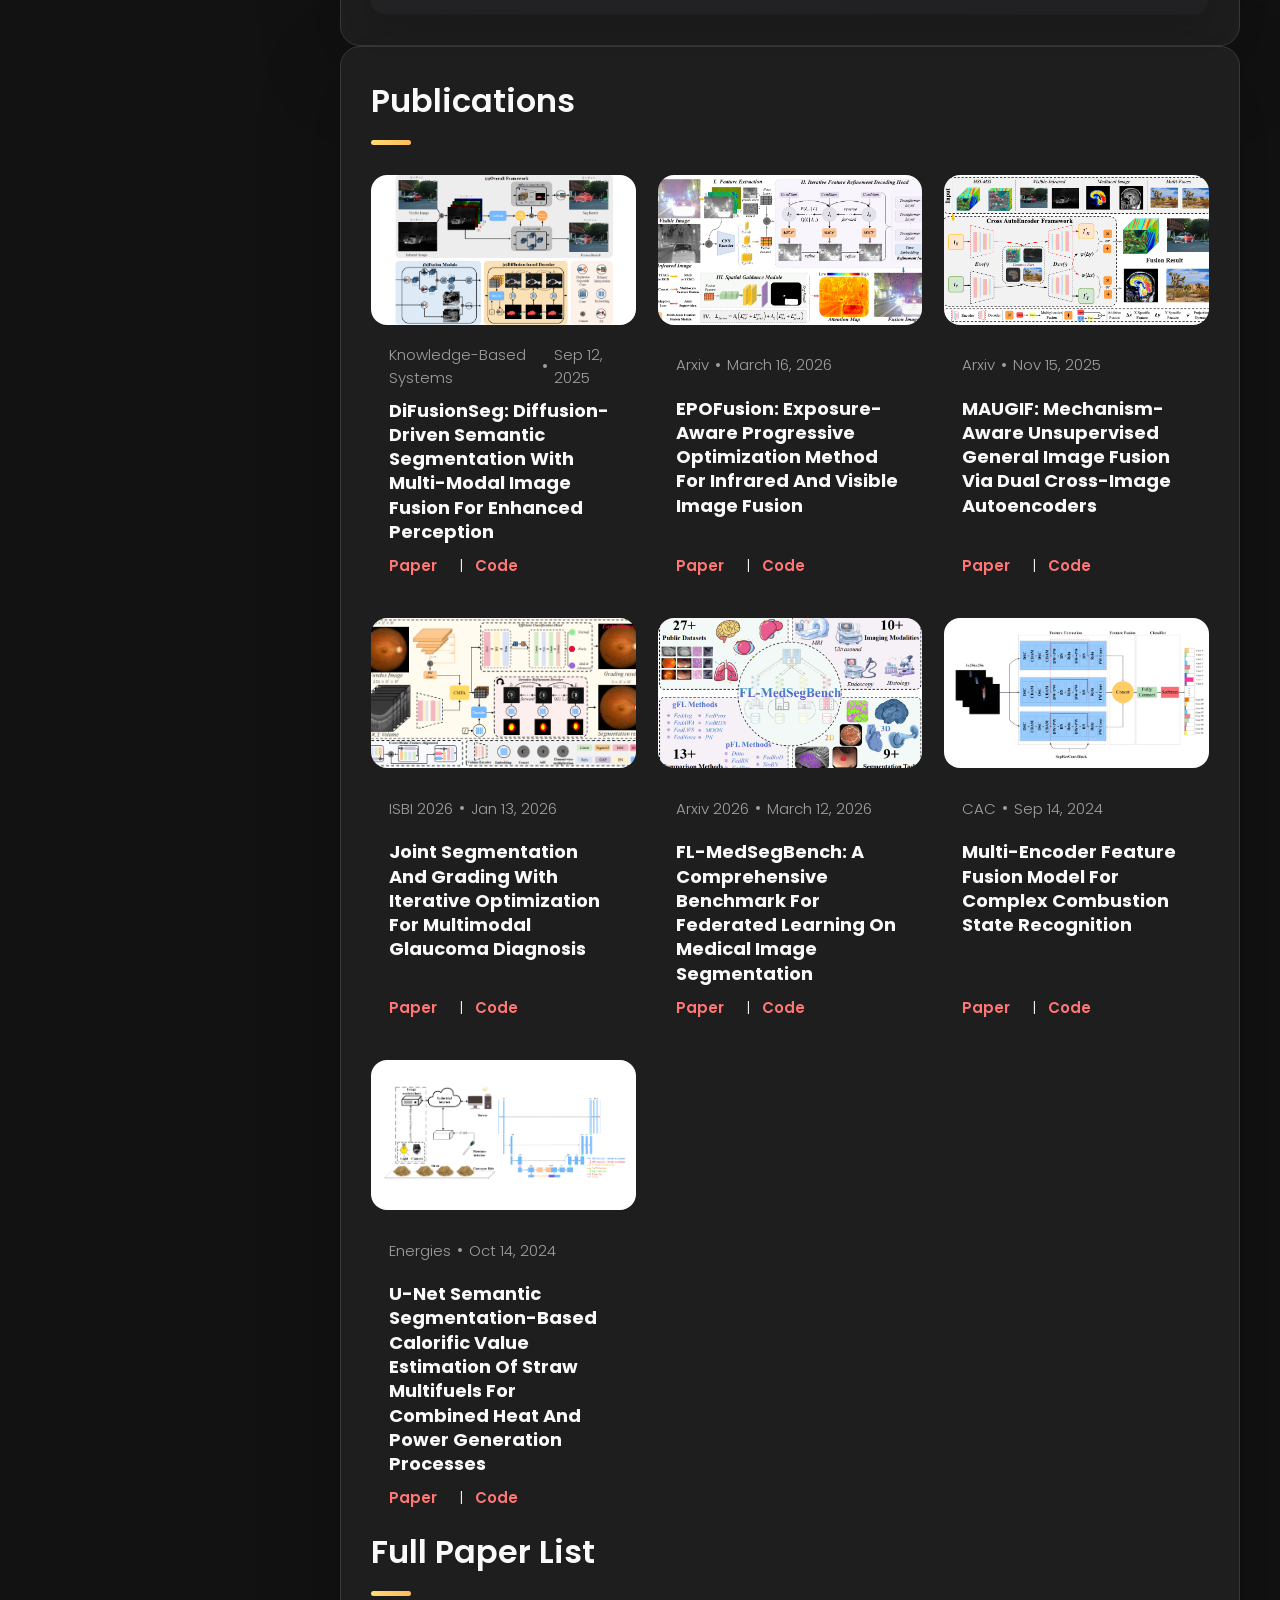
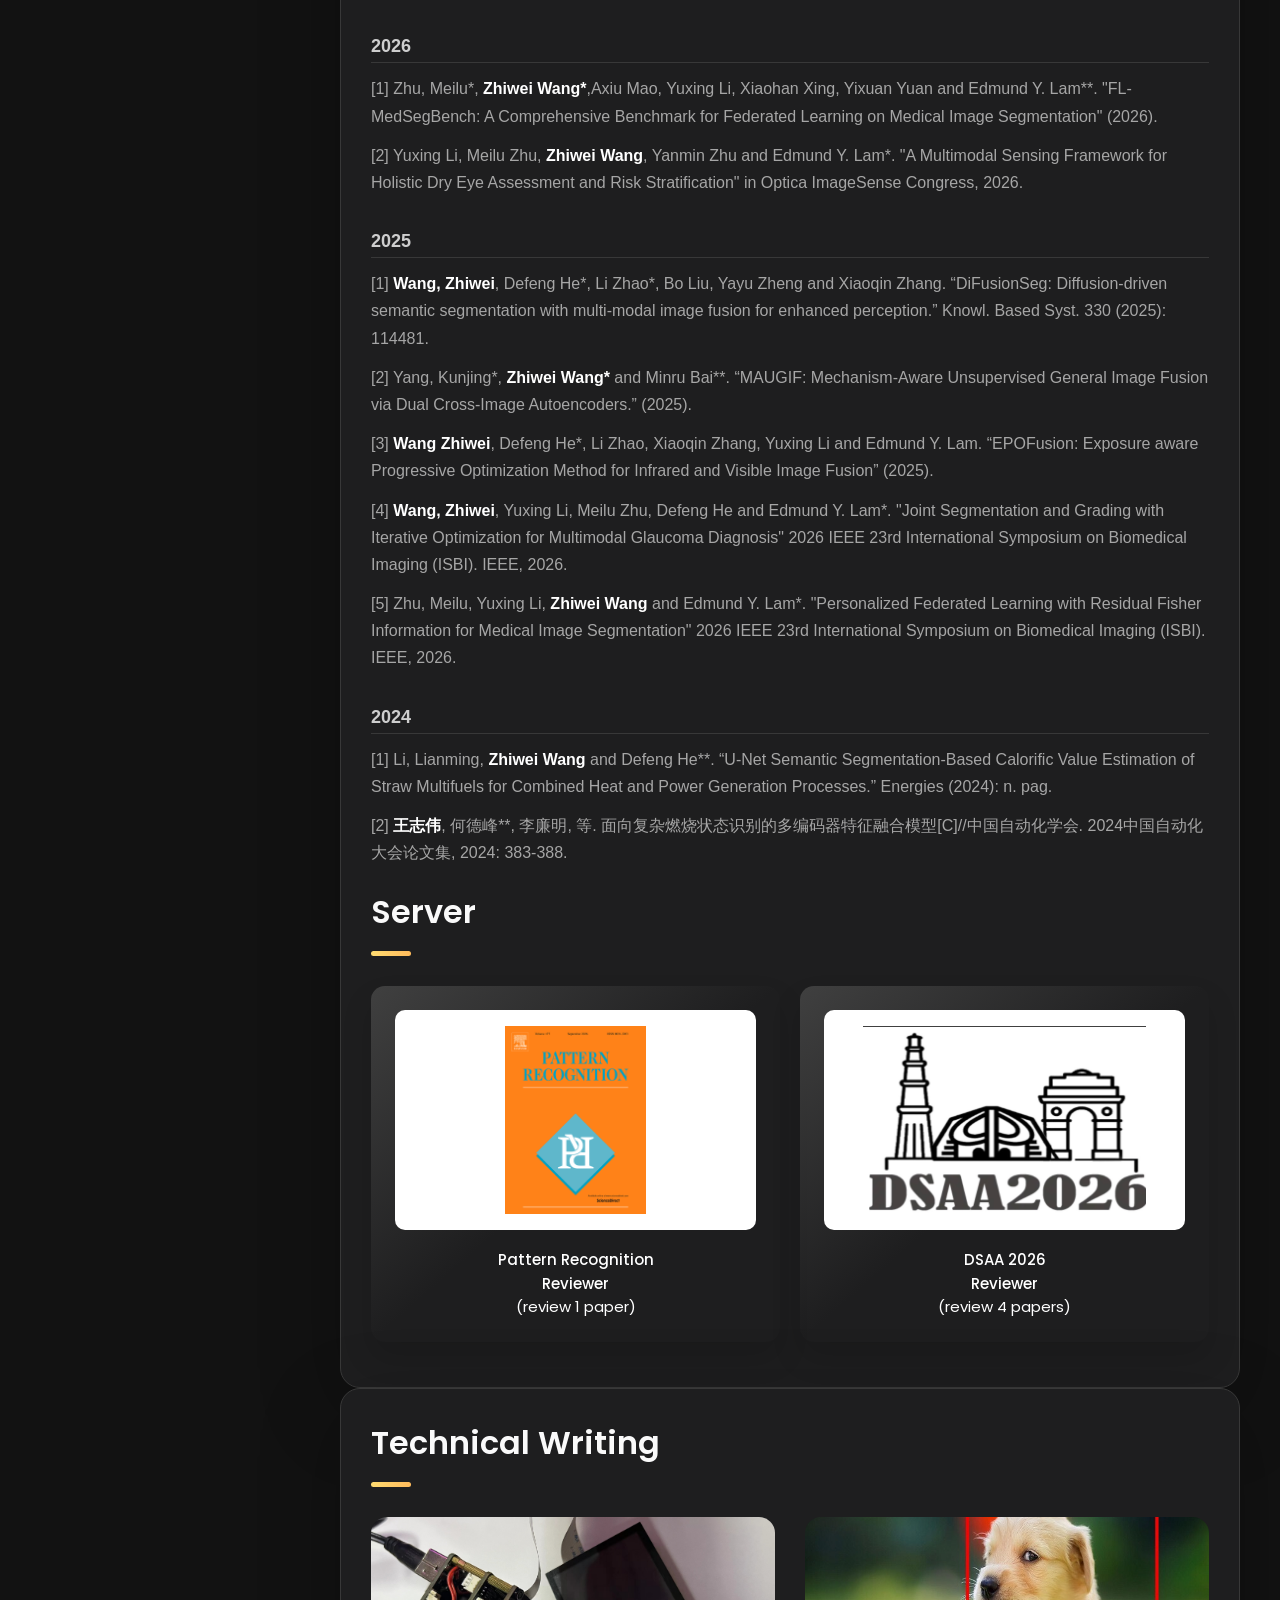
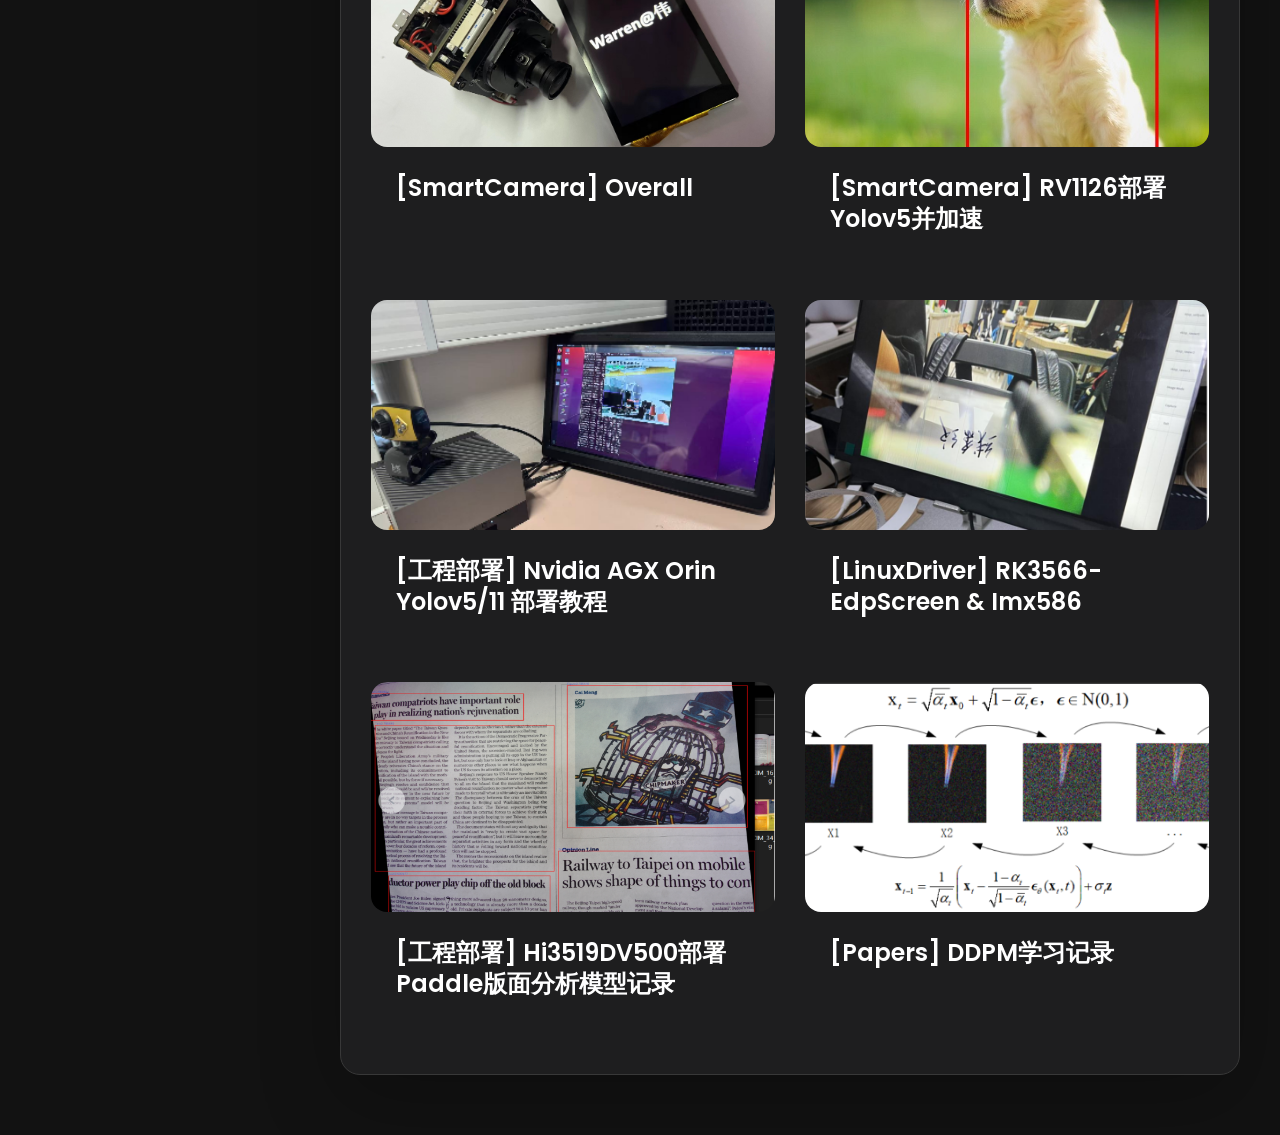
==== commit f600b54c: "0711" ====
--- a/index.html
+++ b/index.html
@@ -15,7 +15,7 @@
   <!--
     - custom css link
   -->
-  <link rel="stylesheet" href="./assets/css/style.css?v=20260711-8">
+  <link rel="stylesheet" href="./assets/css/style.css?v=20260711-10">
 
   <!--
     - google font link
@@ -562,7 +562,7 @@
                 </figure>
                 <div class="blog-content">
                   <div class="blog-meta">
-                    <p class="blog-category">Conference on Automation and Control (CAC)</p>
+                    <p class="blog-category">CAC</p>
                     <span class="dot"></span>
                     <time datetime="2022-02-23">Sep 14, 2024</time>
                   </div>
--- a/assets/css/style.css
+++ b/assets/css/style.css
@@ -1257,6 +1257,7 @@
 }
 
 .blog-meta .dot {
+  flex: 0 0 4px;
   background: var(--light-gray-70);
   width: 4px;
   height: 4px;
@@ -1850,7 +1851,7 @@
   }
 
   #publications .blog-meta {
-    align-items: flex-start;
+    align-items: center;
     min-height: 44px;
   }
 
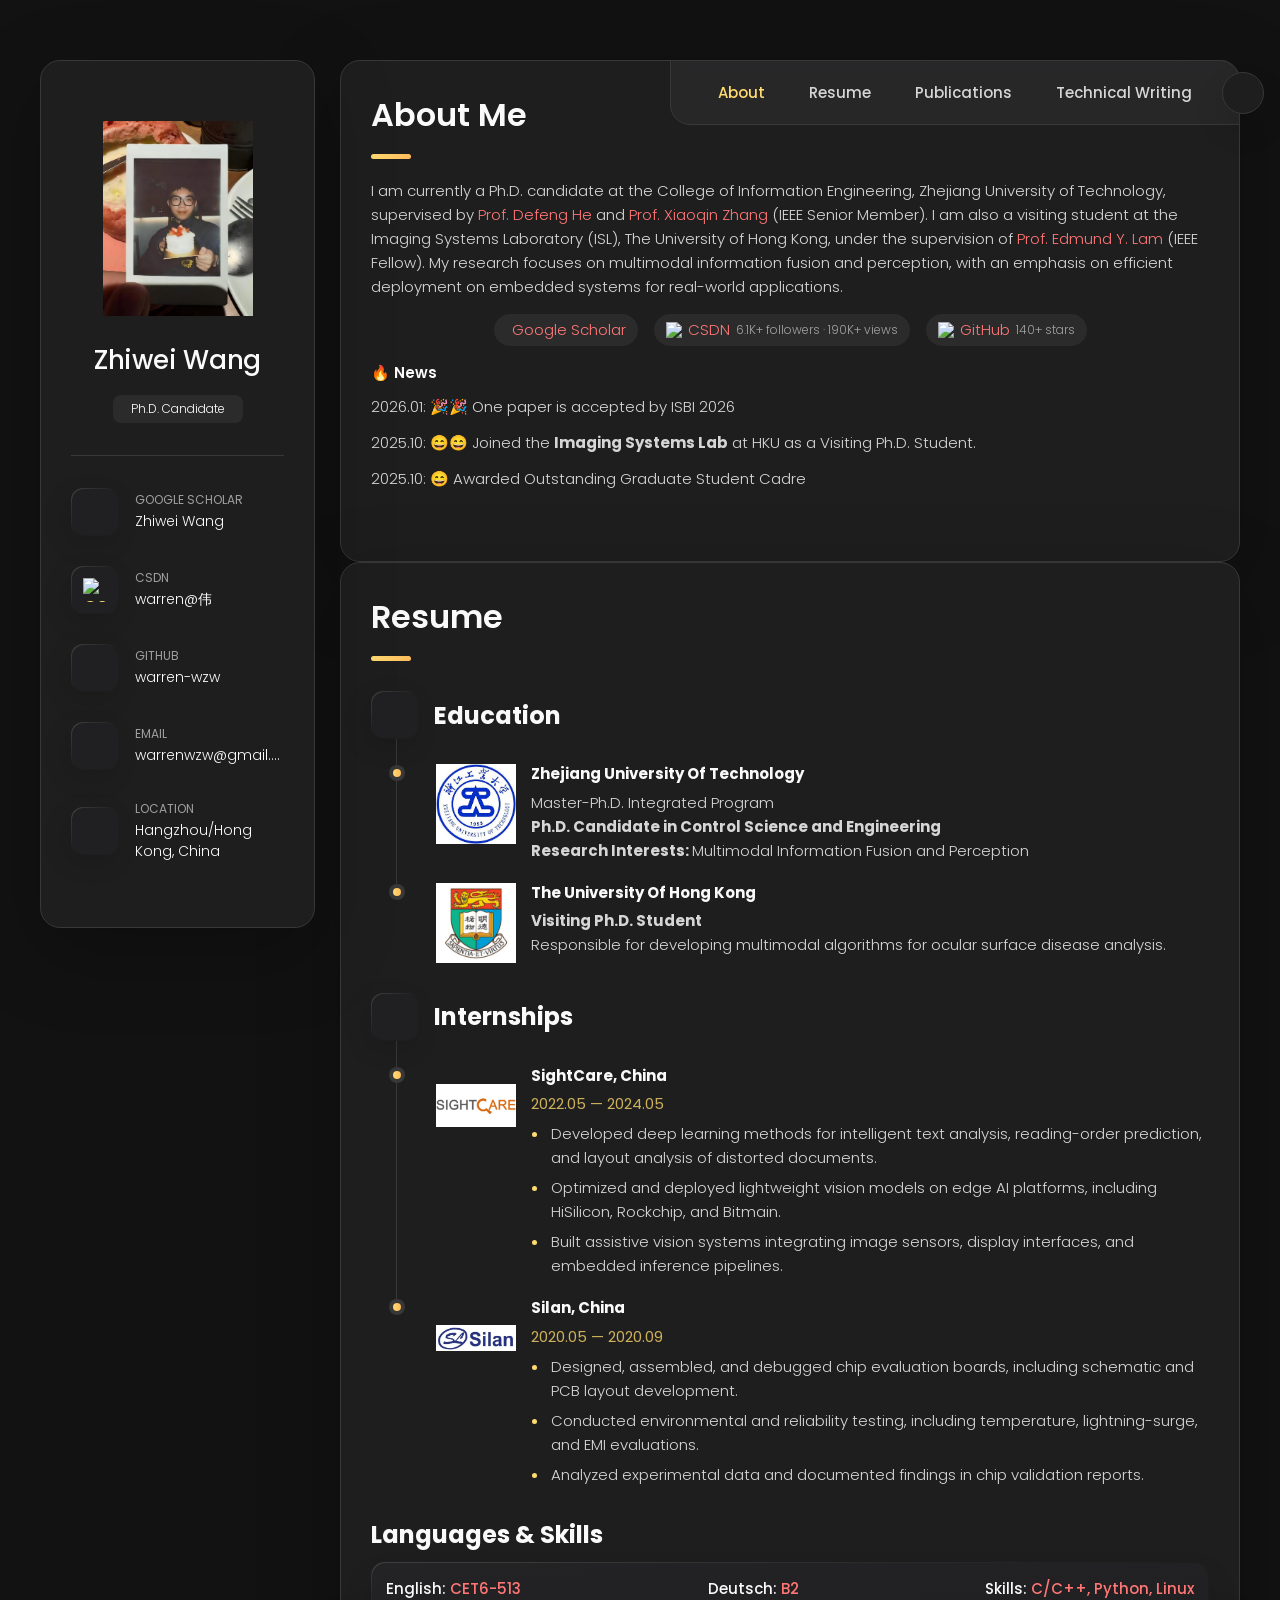
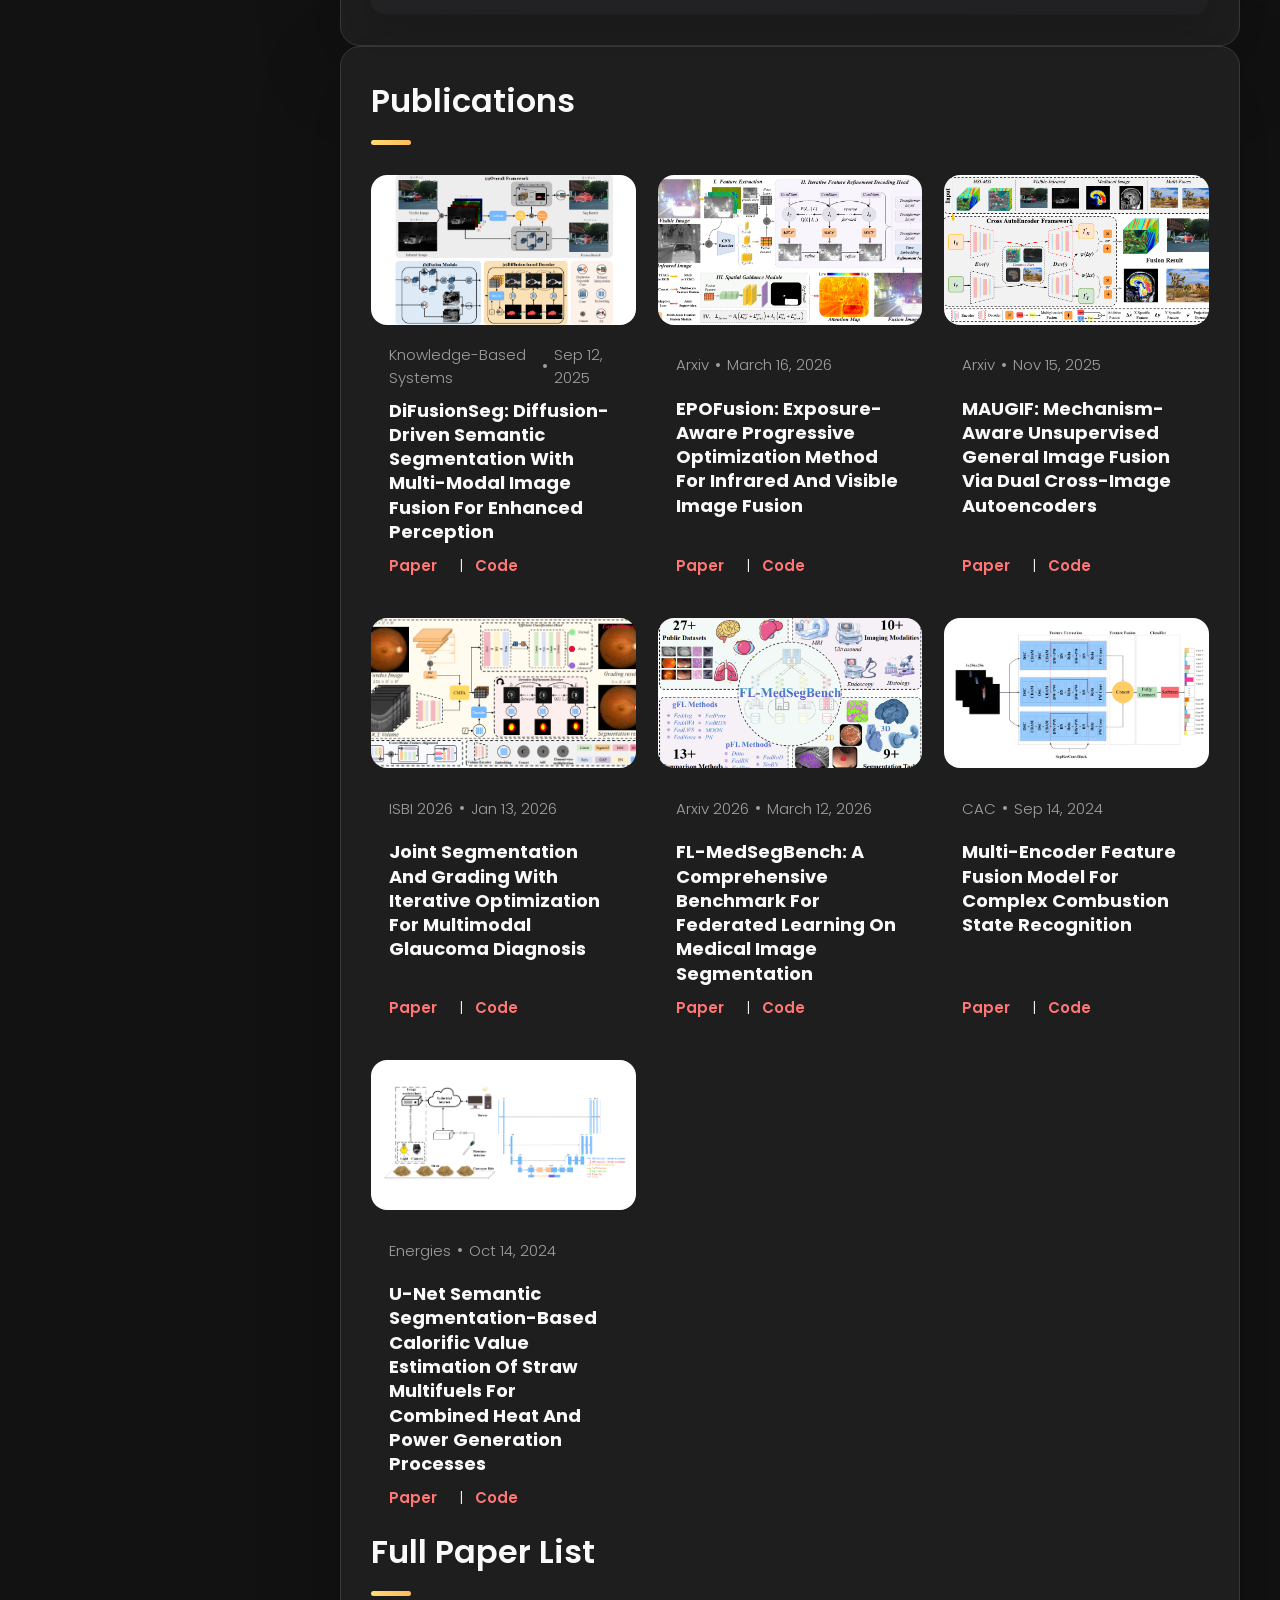
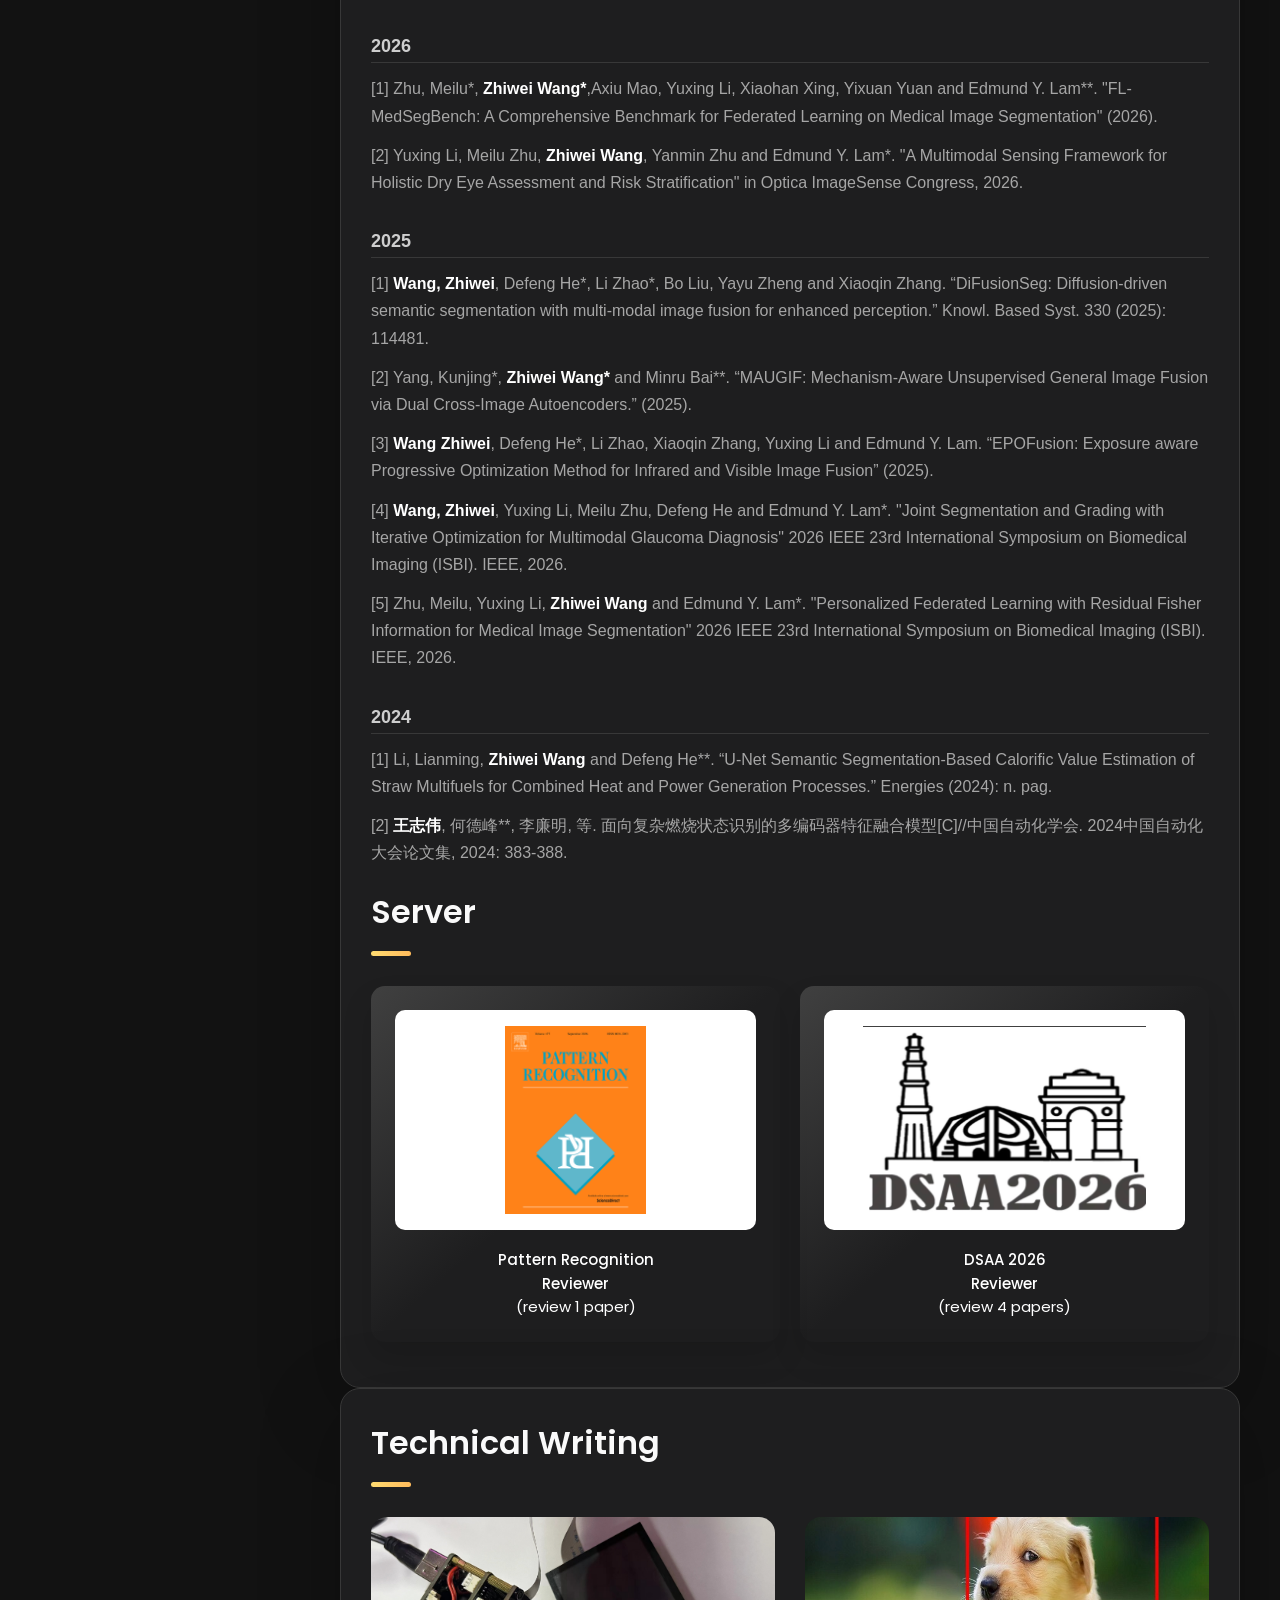
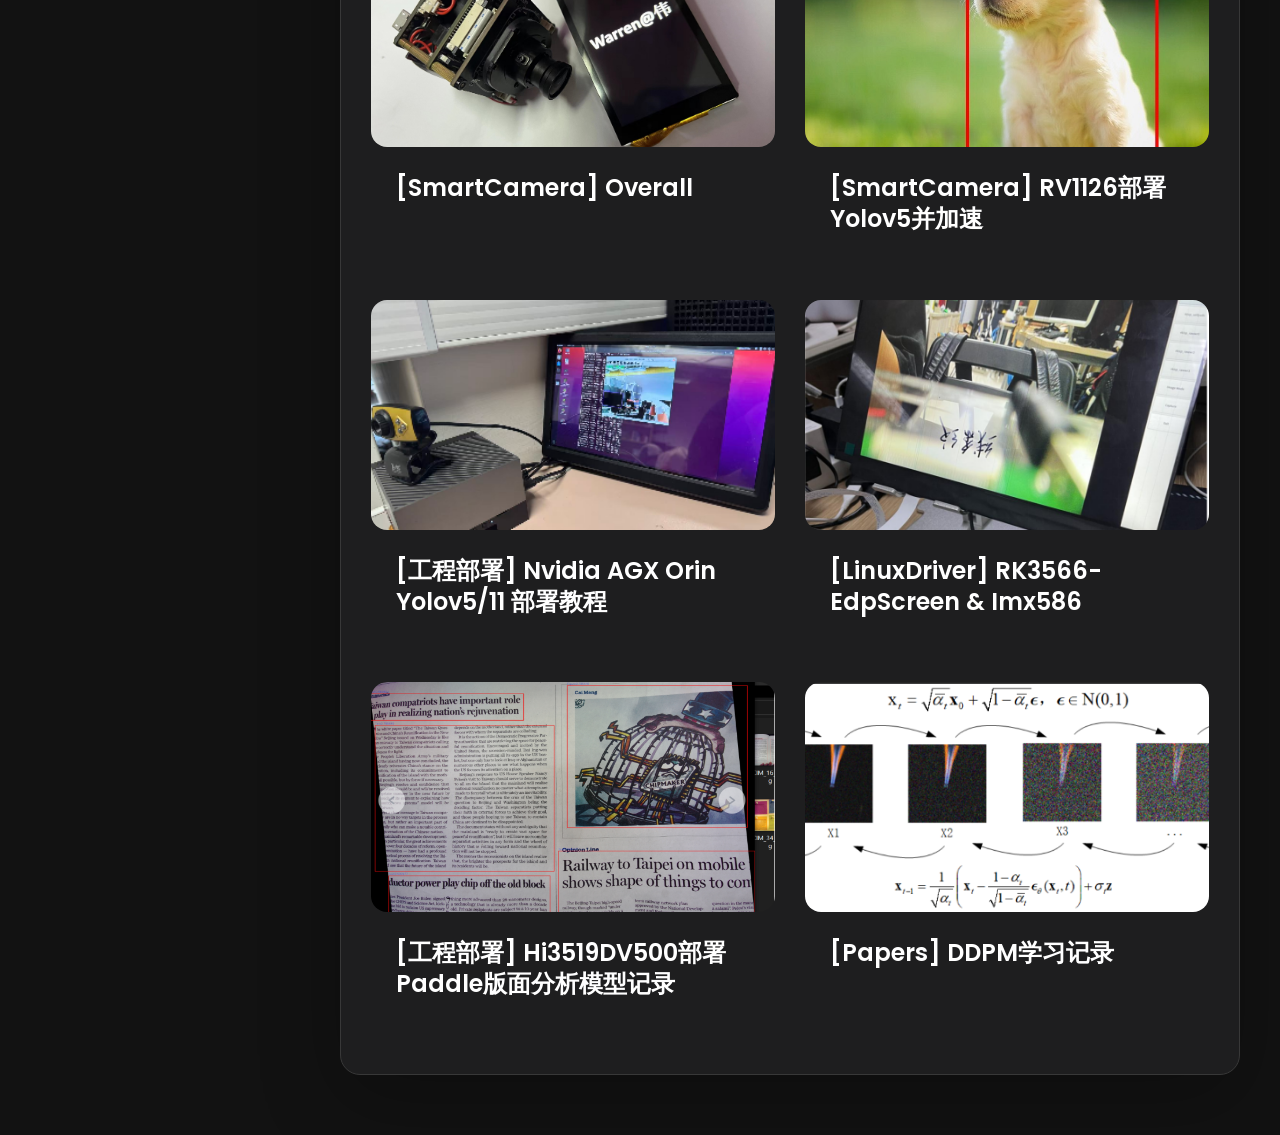
==== commit 03ca27e2: "0715" ====
--- a/index.html
+++ b/index.html
@@ -5,7 +5,16 @@
   <meta charset="UTF-8">
   <meta http-equiv="X-UA-Compatible" content="IE=edge">
   <meta name="viewport" content="width=device-width, initial-scale=1.0">
+  <meta name="color-scheme" content="dark light">
   <title>Warren(王志伟)</title>
+
+  <script>
+    try {
+      if (localStorage.getItem('theme') === 'light') {
+        document.documentElement.dataset.theme = 'light';
+      }
+    } catch (error) {}
+  </script>
 
   <!--
     - favicon
@@ -15,7 +24,7 @@
   <!--
     - custom css link
   -->
-  <link rel="stylesheet" href="./assets/css/style.css?v=20260711-10">
+  <link rel="stylesheet" href="./assets/css/style.css?v=20260715-1">
 
   <!--
     - google font link
@@ -26,6 +35,11 @@
 </head>
 
 <body>
+
+  <button class="theme-toggle" type="button" data-theme-toggle aria-label="Switch to light mode" aria-pressed="false">
+    <ion-icon class="theme-toggle__sun" name="sunny-outline" aria-hidden="true"></ion-icon>
+    <ion-icon class="theme-toggle__moon" name="moon-outline" aria-hidden="true"></ion-icon>
+  </button>
 
   <!--
     - #MAIN
@@ -841,6 +855,7 @@
     - custom js link
   -->
   <!-- <script src="./assets/js/script.js"></script>  -->
+  <script src="./assets/js/theme.js"></script>
 
   <!--
     - ionicon link
--- a/assets/css/style.css
+++ b/assets/css/style.css
@@ -68,6 +68,8 @@
   --light-gray: hsl(0, 0%, 84%);
   --light-gray-70: hsla(0, 0%, 84%, 0.7);
   --bittersweet-shimmer: hsl(0, 43%, 51%);
+  --link-accent: #ff7675;
+  --navbar-bg: hsla(240, 1%, 17%, 0.75);
 
   /**
    * typography
@@ -111,6 +113,45 @@
 
 }
 
+[data-theme="light"] {
+  --bg-gradient-onyx: linear-gradient(
+    to bottom right,
+    hsl(0, 0%, 100%) 3%,
+    hsl(220, 20%, 94%) 97%
+  );
+  --bg-gradient-jet: linear-gradient(
+    to bottom right,
+    hsla(220, 20%, 86%, 0.45) 0%,
+    hsla(0, 0%, 100%, 0) 100%
+  ), hsl(0, 0%, 99%);
+  --bg-gradient-yellow-2: linear-gradient(
+    135deg,
+    hsla(45, 100%, 55%, 0.24) 0%,
+    hsla(35, 100%, 68%, 0) 59.86%
+  ), hsl(0, 0%, 99%);
+  --border-gradient-onyx: linear-gradient(
+    to bottom right,
+    hsl(220, 16%, 82%) 0%,
+    hsla(220, 16%, 82%, 0.25) 50%
+  );
+  --jet: hsl(220, 14%, 84%);
+  --onyx: hsl(220, 20%, 93%);
+  --eerie-black-1: hsl(0, 0%, 100%);
+  --eerie-black-2: hsl(220, 25%, 98%);
+  --smoky-black: hsl(220, 24%, 94%);
+  --white-1: hsl(220, 30%, 13%);
+  --white-2: hsl(220, 28%, 16%);
+  --light-gray: hsl(220, 14%, 30%);
+  --light-gray-70: hsla(220, 14%, 30%, 0.75);
+  --link-accent: hsl(355, 66%, 42%);
+  --navbar-bg: hsla(0, 0%, 100%, 0.82);
+  --shadow-1: -4px 8px 24px hsla(220, 25%, 20%, 0.08);
+  --shadow-2: 0 16px 30px hsla(220, 25%, 20%, 0.09);
+  --shadow-3: 0 16px 40px hsla(220, 25%, 20%, 0.09);
+  --shadow-4: 0 25px 50px hsla(220, 25%, 20%, 0.08);
+  --shadow-5: 0 24px 80px hsla(220, 25%, 20%, 0.1);
+}
+
 
 
 
@@ -153,9 +194,61 @@
 
 :focus { outline-color: var(--orange-yellow-crayola); }
 
-html { font-family: var(--ff-poppins); }
-
-body { background: var(--smoky-black); }
+html {
+  color-scheme: dark;
+  font-family: var(--ff-poppins);
+}
+
+html[data-theme="light"] { color-scheme: light; }
+
+body {
+  background: var(--smoky-black);
+  transition: background-color var(--transition-1), color var(--transition-1);
+}
+
+.theme-toggle {
+  position: fixed;
+  top: 16px;
+  right: 56px;
+  width: 42px;
+  height: 42px;
+  display: grid;
+  place-items: center;
+  color: var(--orange-yellow-crayola);
+  background: var(--eerie-black-2);
+  border: 1px solid var(--jet);
+  border-radius: 50%;
+  box-shadow: var(--shadow-2);
+  transition: color var(--transition-1), background-color var(--transition-1), transform var(--transition-1);
+  z-index: 10;
+}
+
+.theme-toggle:hover { transform: translateY(-2px); }
+
+.theme-toggle:focus-visible {
+  outline: 2px solid var(--orange-yellow-crayola);
+  outline-offset: 3px;
+}
+
+.theme-toggle ion-icon { font-size: 21px; }
+
+.theme-toggle__moon,
+[data-theme="light"] .theme-toggle__sun { display: none; }
+
+[data-theme="light"] .theme-toggle__moon { display: block; }
+
+[data-theme="light"] [style*="color:#ffffff"],
+[data-theme="light"] [style*="color: #ffffff"] { color: var(--white-2) !important; }
+
+[data-theme="light"] [style*="color: #cecece"] { color: var(--light-gray) !important; }
+
+[data-theme="light"] [style*="color: #a6a6a6"] { color: var(--light-gray) !important; }
+
+[data-theme="light"] [style*="border-bottom: 1px solid #383838"] { border-color: var(--jet) !important; }
+
+[data-theme="light"] [style*="color:#ff7675"] { color: var(--link-accent) !important; }
+
+[data-theme="light"] img[src*="simpleicons.org/github/ffffff"] { filter: invert(1); }
 
 
 
@@ -459,7 +552,7 @@
   bottom: 0;
   left: 0;
   width: 100%;
-  background: hsla(240, 1%, 17%, 0.75);
+  background: var(--navbar-bg);
   backdrop-filter: blur(10px);
   border: 1px solid var(--jet);
   border-radius: 12px 12px 0 0;
@@ -990,7 +1083,7 @@
 
 .skills-accent {
   display: inline;
-  color: #ff7675;
+  color: var(--link-accent);
   font-weight: var(--fw-500);
 }
 
@@ -1874,6 +1967,11 @@
 
 @media (min-width: 1024px) {
 
+  .theme-toggle {
+    top: 72px;
+    right: 16px;
+  }
+
   /**
    * CUSTOM PROPERTY
    */
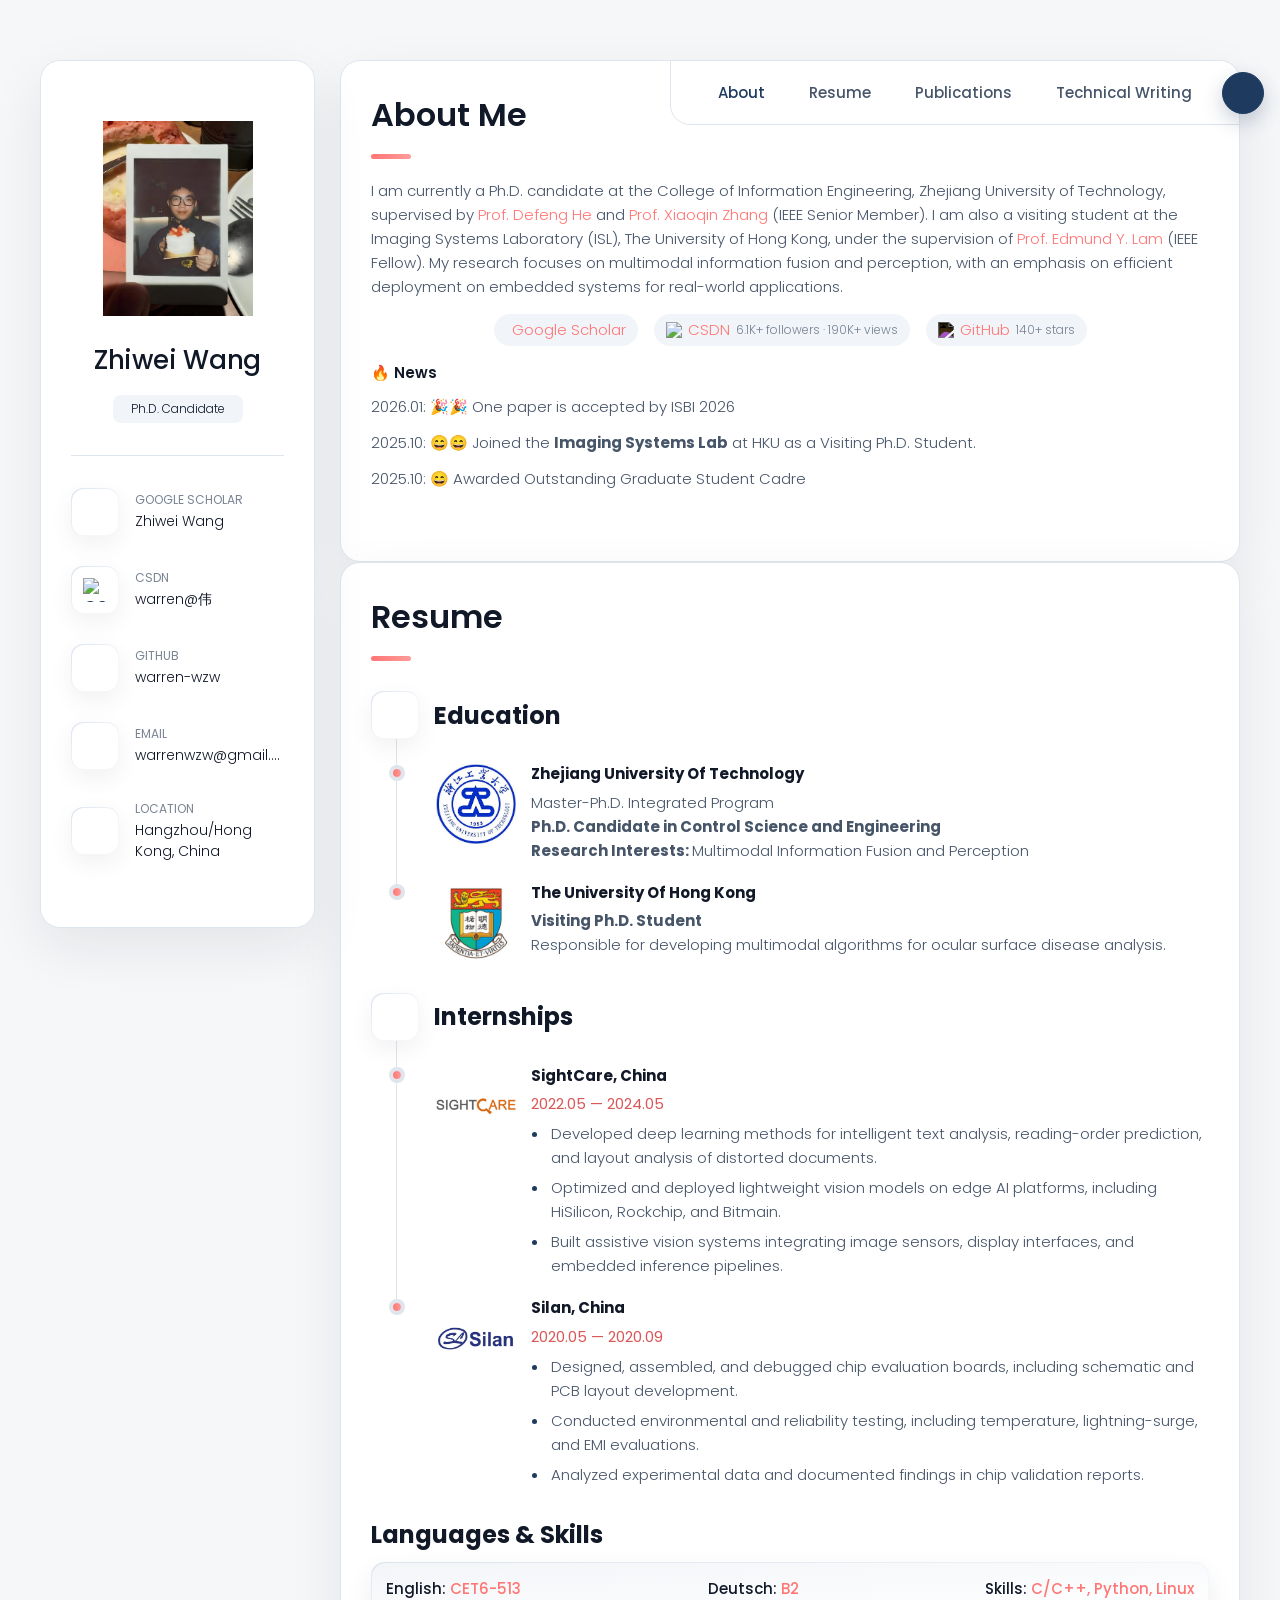
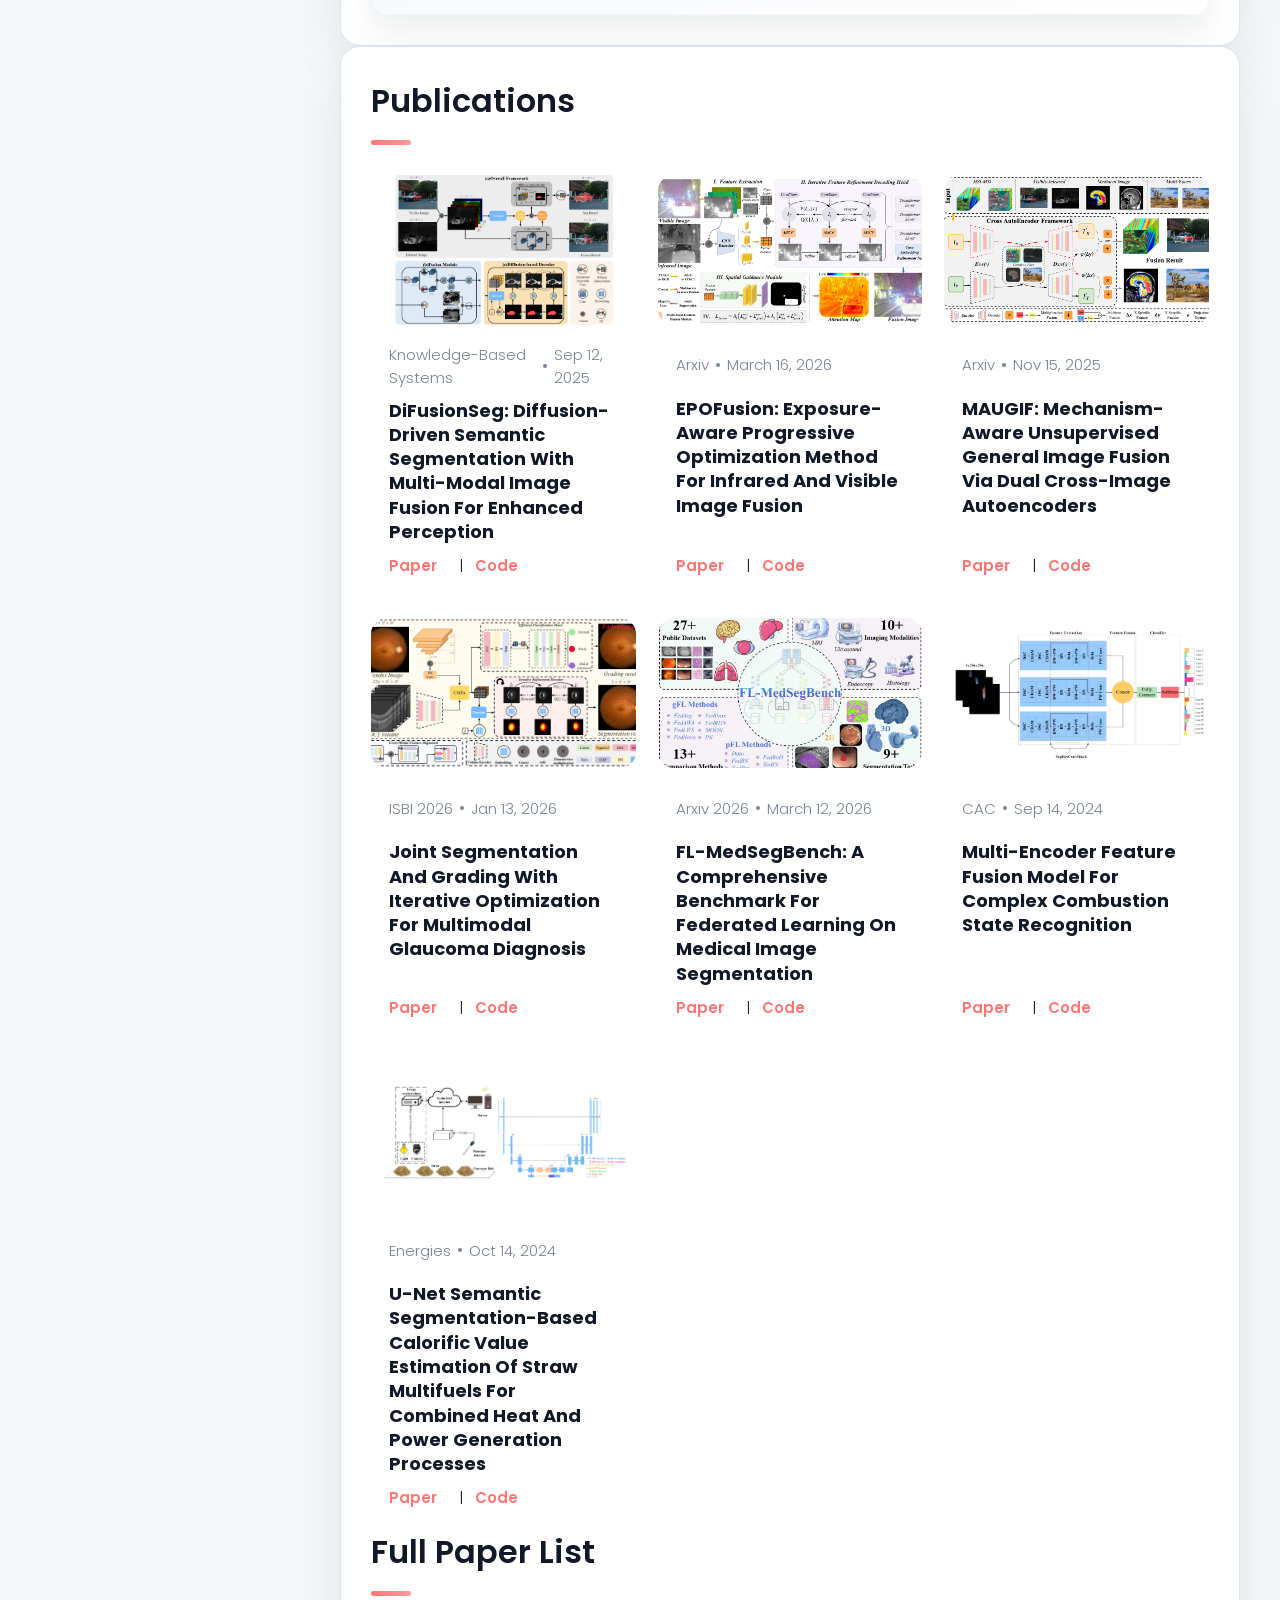
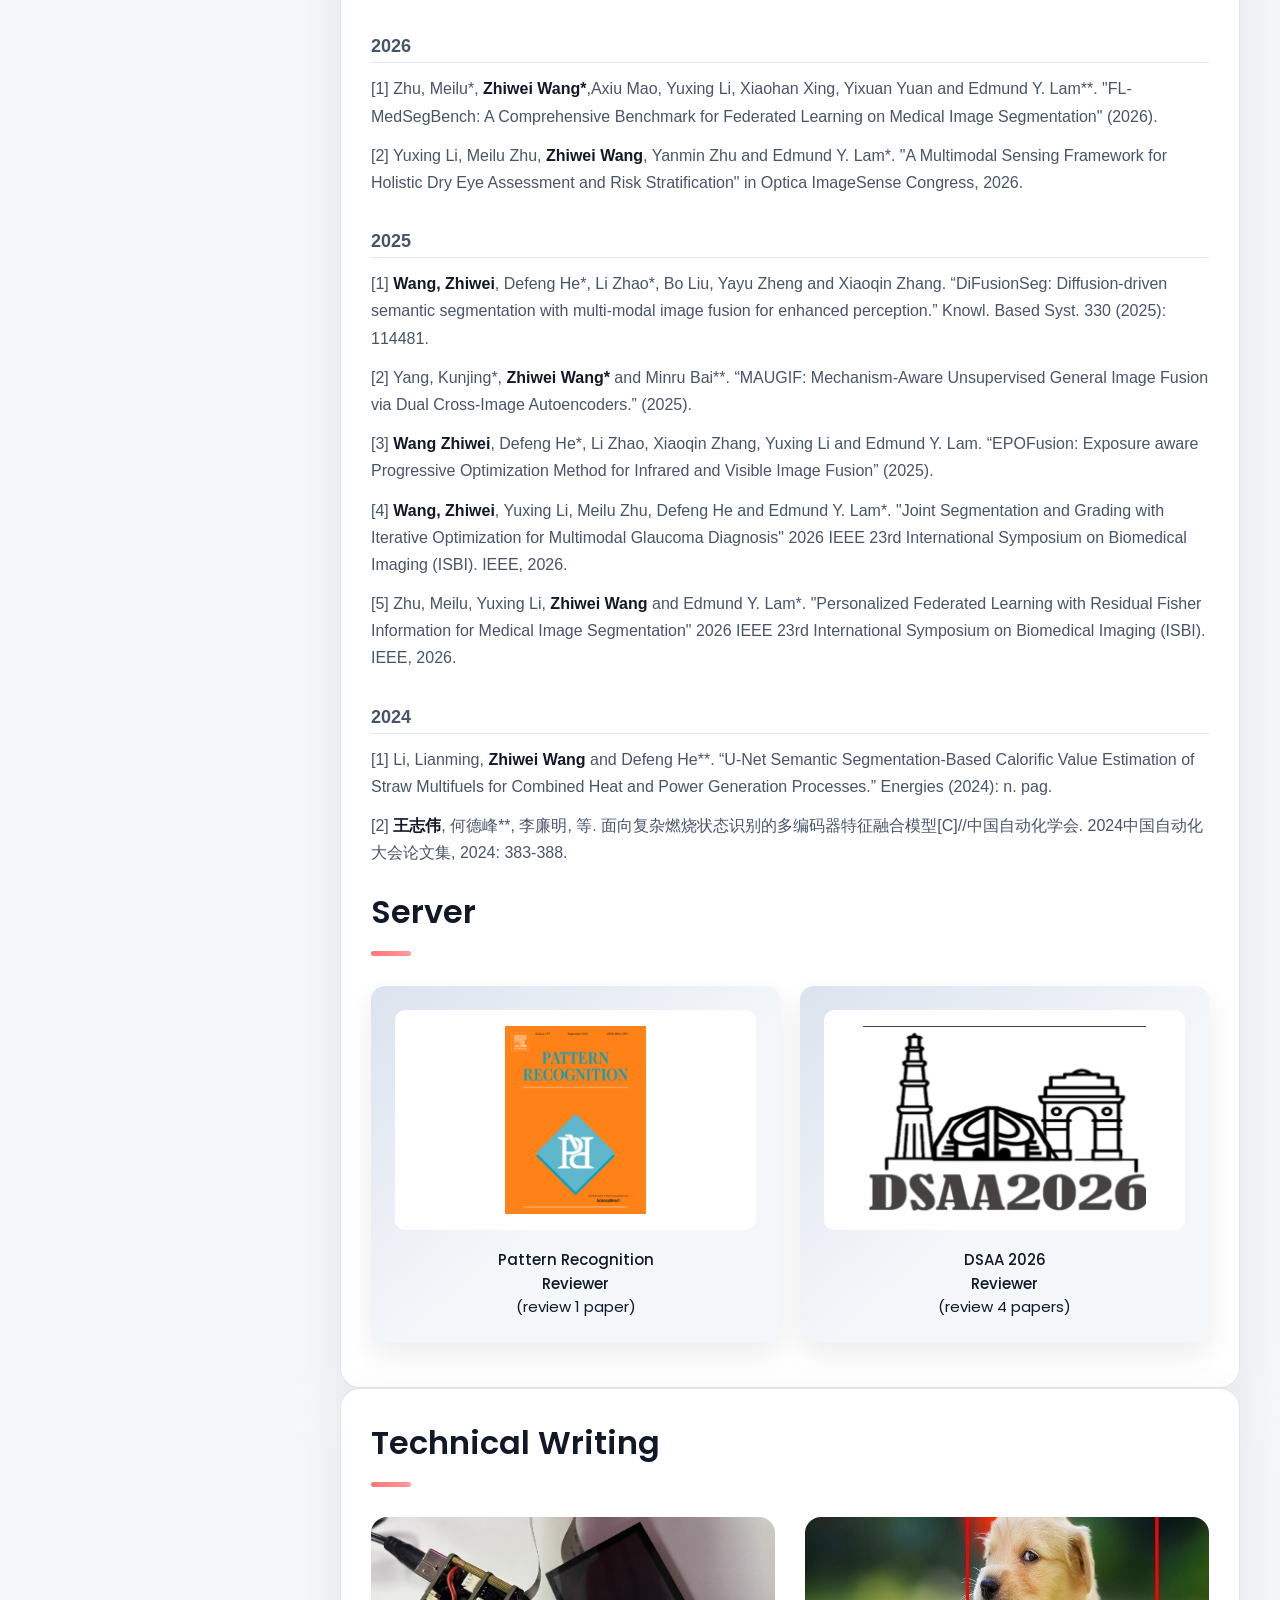
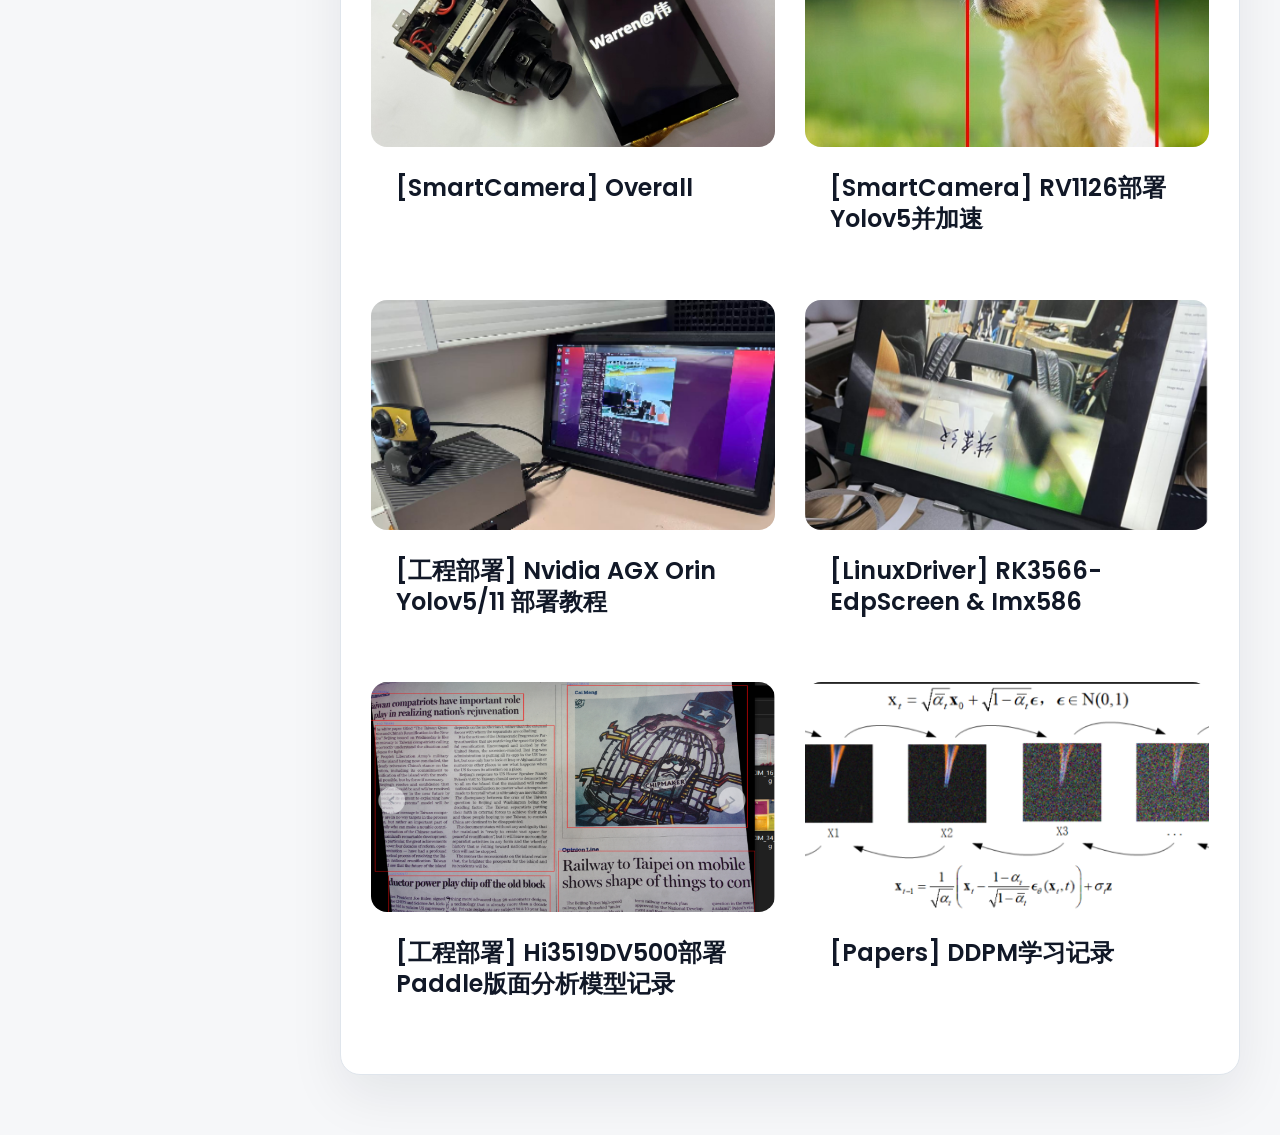
==== commit e4399960: "0715" ====
--- a/index.html
+++ b/index.html
@@ -5,15 +5,17 @@
   <meta charset="UTF-8">
   <meta http-equiv="X-UA-Compatible" content="IE=edge">
   <meta name="viewport" content="width=device-width, initial-scale=1.0">
-  <meta name="color-scheme" content="dark light">
+  <meta name="color-scheme" content="light dark">
   <title>Warren(王志伟)</title>
 
   <script>
     try {
-      if (localStorage.getItem('theme') === 'light') {
+      if (localStorage.getItem('theme') !== 'dark') {
         document.documentElement.dataset.theme = 'light';
       }
-    } catch (error) {}
+    } catch (error) {
+      document.documentElement.dataset.theme = 'light';
+    }
   </script>
 
   <!--
@@ -24,7 +26,7 @@
   <!--
     - custom css link
   -->
-  <link rel="stylesheet" href="./assets/css/style.css?v=20260715-1">
+  <link rel="stylesheet" href="./assets/css/style.css?v=20260715-3">
 
   <!--
     - google font link
--- a/assets/css/style.css
+++ b/assets/css/style.css
@@ -116,40 +116,52 @@
 [data-theme="light"] {
   --bg-gradient-onyx: linear-gradient(
     to bottom right,
-    hsl(0, 0%, 100%) 3%,
-    hsl(220, 20%, 94%) 97%
+    #ffffff 3%,
+    #f1f5f9 97%
   );
   --bg-gradient-jet: linear-gradient(
     to bottom right,
-    hsla(220, 20%, 86%, 0.45) 0%,
-    hsla(0, 0%, 100%, 0) 100%
-  ), hsl(0, 0%, 99%);
+    rgba(226, 232, 240, 0.42) 0%,
+    rgba(255, 255, 255, 0) 100%
+  ), #ffffff;
+  --bg-gradient-yellow-1: linear-gradient(
+    to bottom right,
+    #294f75 0%,
+    rgba(30, 58, 95, 0.14) 58%
+  );
   --bg-gradient-yellow-2: linear-gradient(
     135deg,
-    hsla(45, 100%, 55%, 0.24) 0%,
-    hsla(35, 100%, 68%, 0) 59.86%
-  ), hsl(0, 0%, 99%);
+    rgba(255, 118, 117, 0.16) 0%,
+    rgba(255, 118, 117, 0) 59.86%
+  ), #ffffff;
   --border-gradient-onyx: linear-gradient(
     to bottom right,
-    hsl(220, 16%, 82%) 0%,
-    hsla(220, 16%, 82%, 0.25) 50%
+    #dbe3ee 0%,
+    rgba(219, 227, 238, 0.3) 55%
   );
-  --jet: hsl(220, 14%, 84%);
-  --onyx: hsl(220, 20%, 93%);
-  --eerie-black-1: hsl(0, 0%, 100%);
-  --eerie-black-2: hsl(220, 25%, 98%);
-  --smoky-black: hsl(220, 24%, 94%);
-  --white-1: hsl(220, 30%, 13%);
-  --white-2: hsl(220, 28%, 16%);
-  --light-gray: hsl(220, 14%, 30%);
-  --light-gray-70: hsla(220, 14%, 30%, 0.75);
-  --link-accent: hsl(355, 66%, 42%);
-  --navbar-bg: hsla(0, 0%, 100%, 0.82);
-  --shadow-1: -4px 8px 24px hsla(220, 25%, 20%, 0.08);
-  --shadow-2: 0 16px 30px hsla(220, 25%, 20%, 0.09);
-  --shadow-3: 0 16px 40px hsla(220, 25%, 20%, 0.09);
-  --shadow-4: 0 25px 50px hsla(220, 25%, 20%, 0.08);
-  --shadow-5: 0 24px 80px hsla(220, 25%, 20%, 0.1);
+  --text-gradient-yellow: linear-gradient(
+    to right,
+    #ff7675,
+    #ff9b9a
+  );
+  --jet: #dfe5ec;
+  --onyx: #f1f5f9;
+  --eerie-black-1: #ffffff;
+  --eerie-black-2: #ffffff;
+  --smoky-black: #f6f7f9;
+  --white-1: #0f172a;
+  --white-2: #111827;
+  --orange-yellow-crayola: #1e3a5f;
+  --vegas-gold: #d95757;
+  --light-gray: #475569;
+  --light-gray-70: rgba(71, 85, 105, 0.72);
+  --link-accent: #ff7675;
+  --navbar-bg: rgba(255, 255, 255, 0.92);
+  --shadow-1: 0 8px 24px rgba(15, 23, 42, 0.06);
+  --shadow-2: 0 12px 28px rgba(15, 23, 42, 0.08);
+  --shadow-3: 0 16px 36px rgba(15, 23, 42, 0.08);
+  --shadow-4: 0 20px 44px rgba(15, 23, 42, 0.07);
+  --shadow-5: 0 20px 54px rgba(15, 23, 42, 0.08);
 }
 
 
@@ -237,6 +249,13 @@
 
 [data-theme="light"] .theme-toggle__moon { display: block; }
 
+[data-theme="light"] .theme-toggle {
+  color: #ffffff;
+  background: #1e3a5f;
+  border-color: #1e3a5f;
+  box-shadow: 0 8px 20px rgba(30, 58, 95, 0.24);
+}
+
 [data-theme="light"] [style*="color:#ffffff"],
 [data-theme="light"] [style*="color: #ffffff"] { color: var(--white-2) !important; }
 
@@ -248,7 +267,11 @@
 
 [data-theme="light"] [style*="color:#ff7675"] { color: var(--link-accent) !important; }
 
+[data-theme="light"] [style*="color:#f3dc8a"] { color: var(--orange-yellow-crayola) !important; }
+
 [data-theme="light"] img[src*="simpleicons.org/github/ffffff"] { filter: invert(1); }
+
+[data-theme="light"] .reviewer-logo { background: #ffffff; }
 
 
 
@@ -1976,7 +1999,7 @@
    * CUSTOM PROPERTY
    */
 
-  :root {
+  :root:not([data-theme="light"]) {
 
     /**
     * shadow
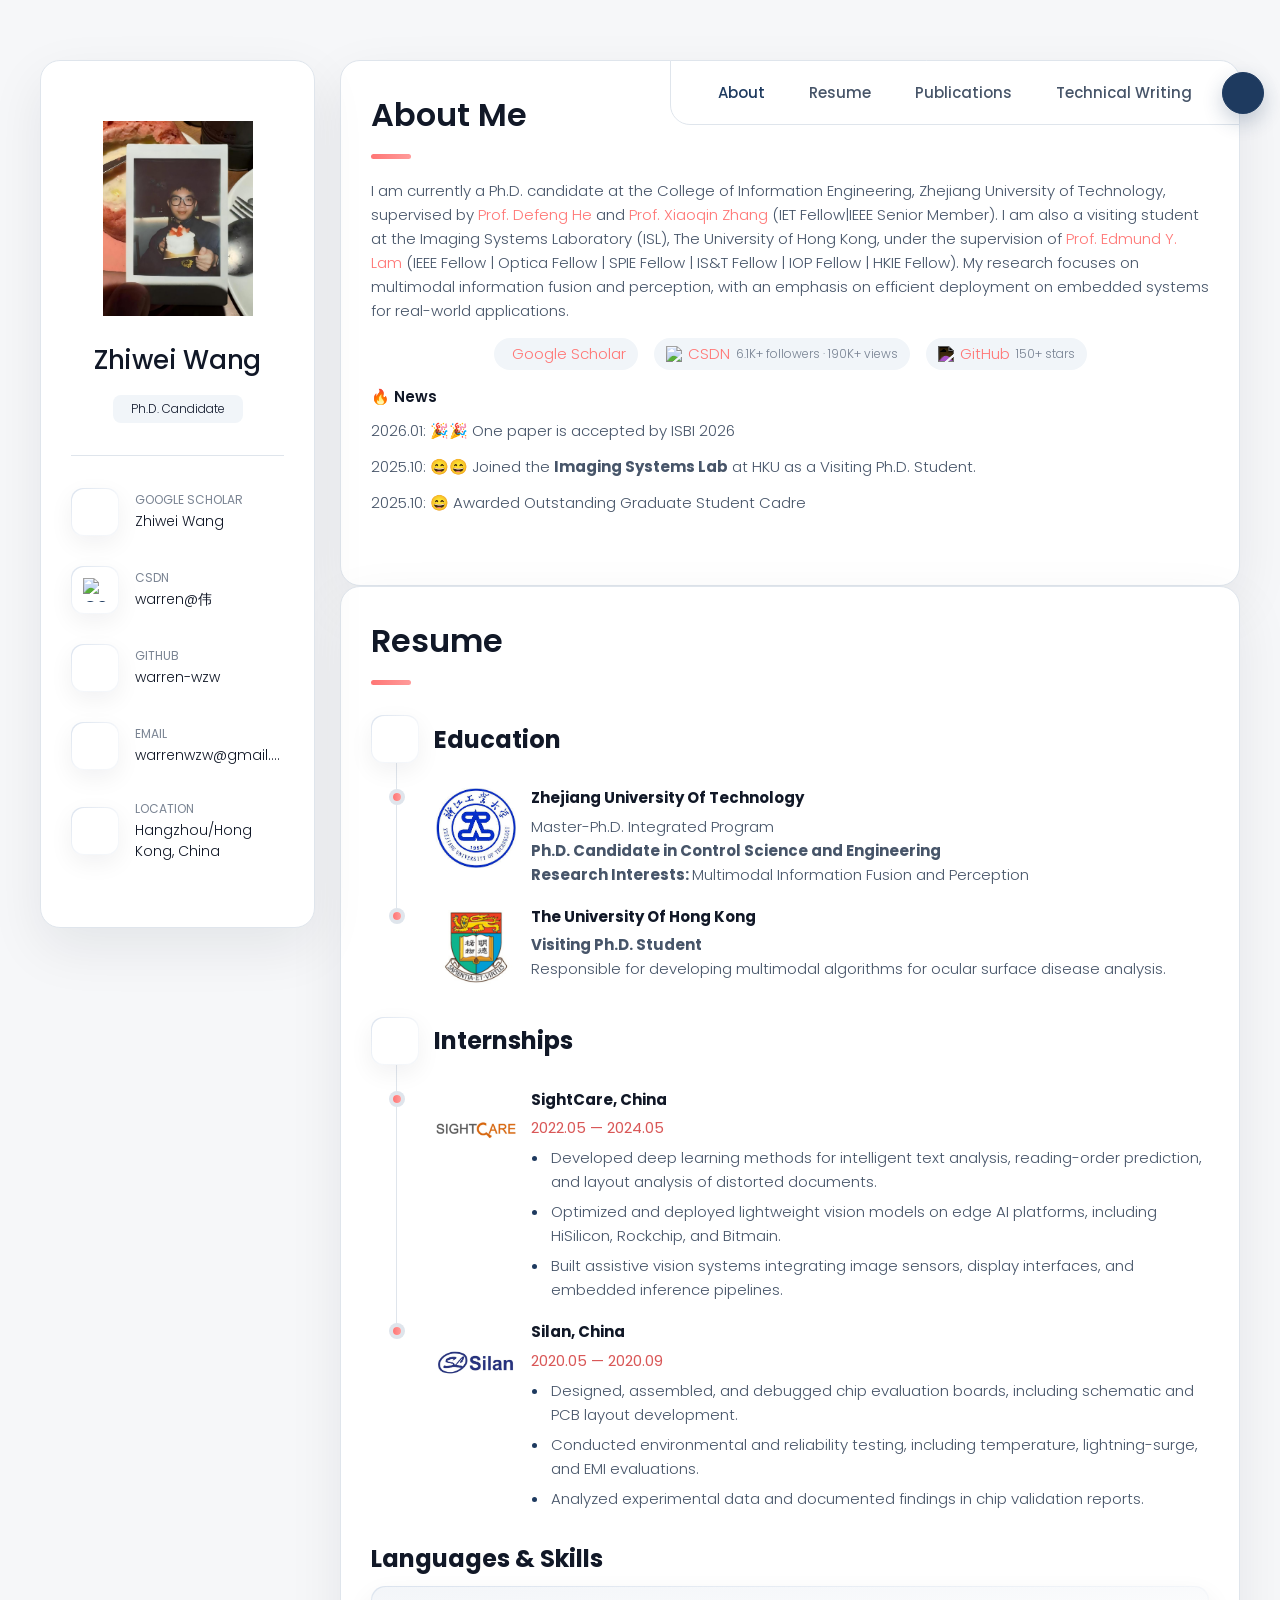
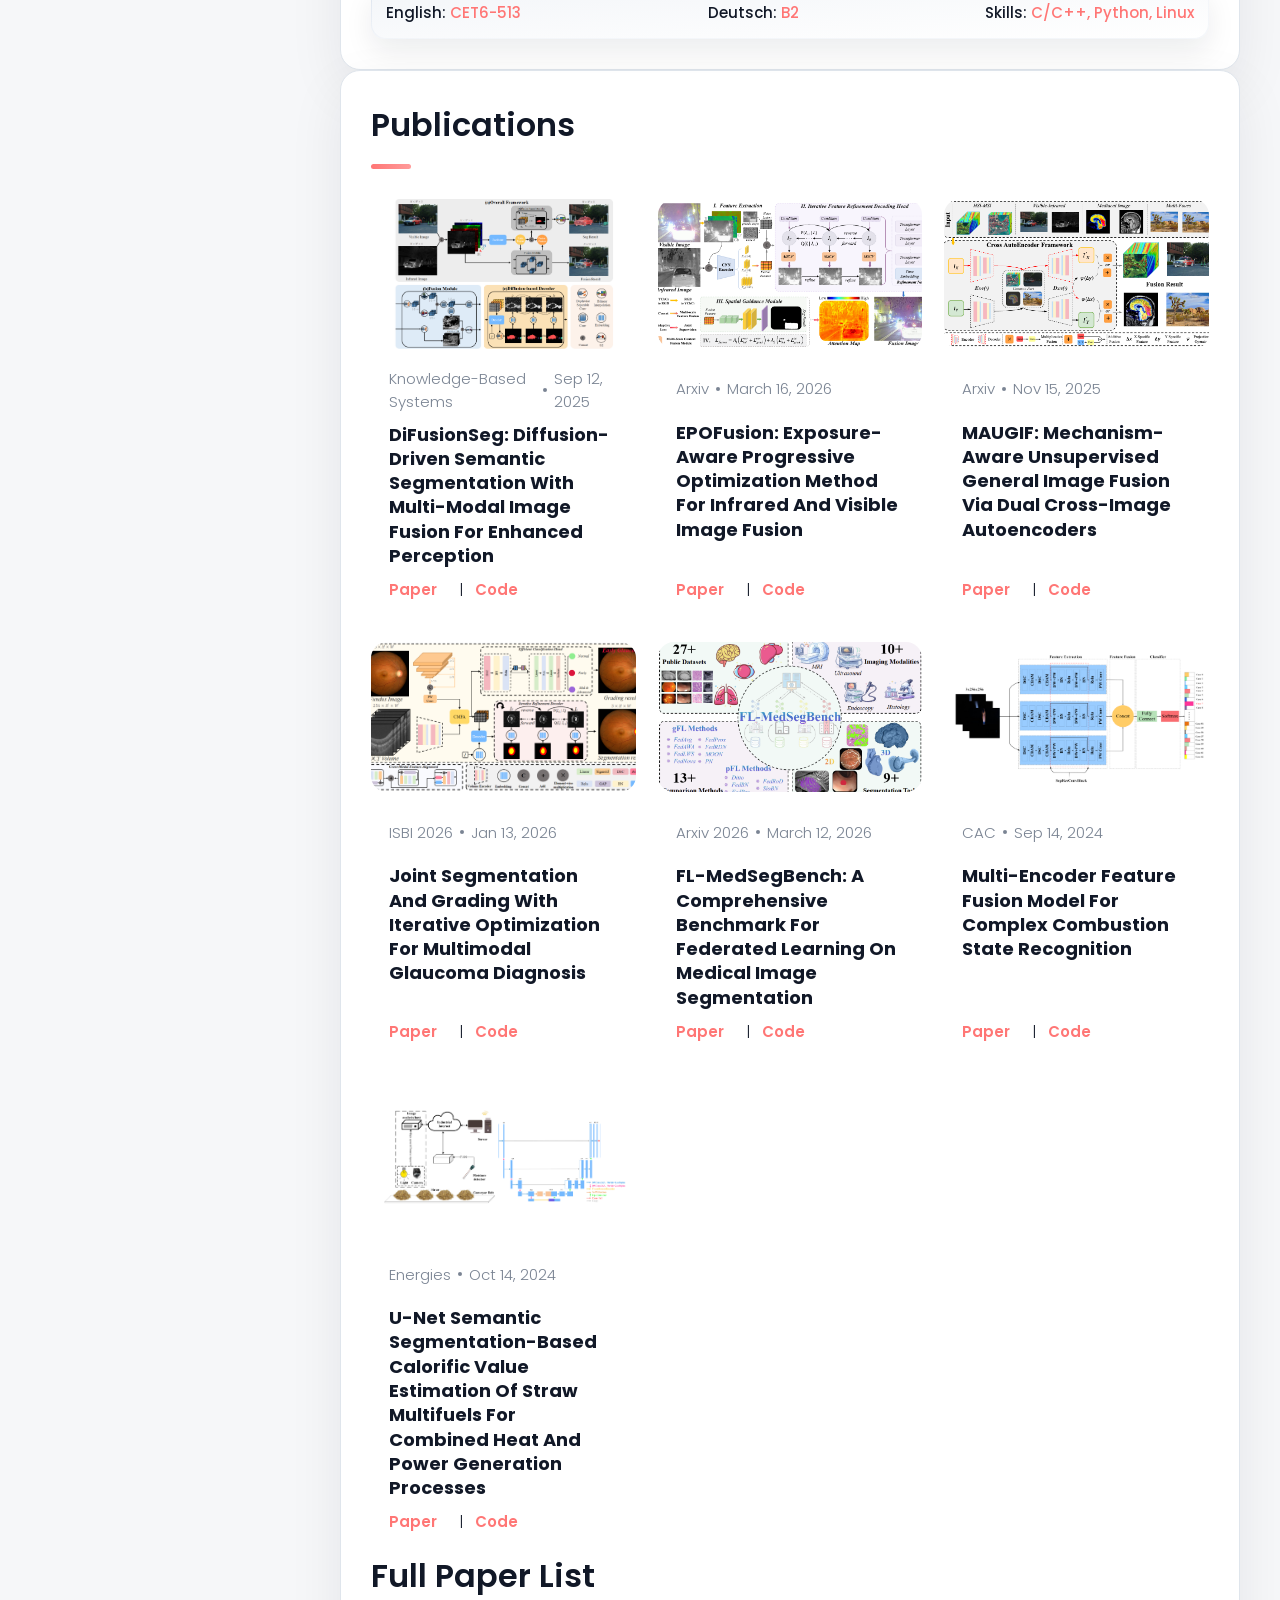
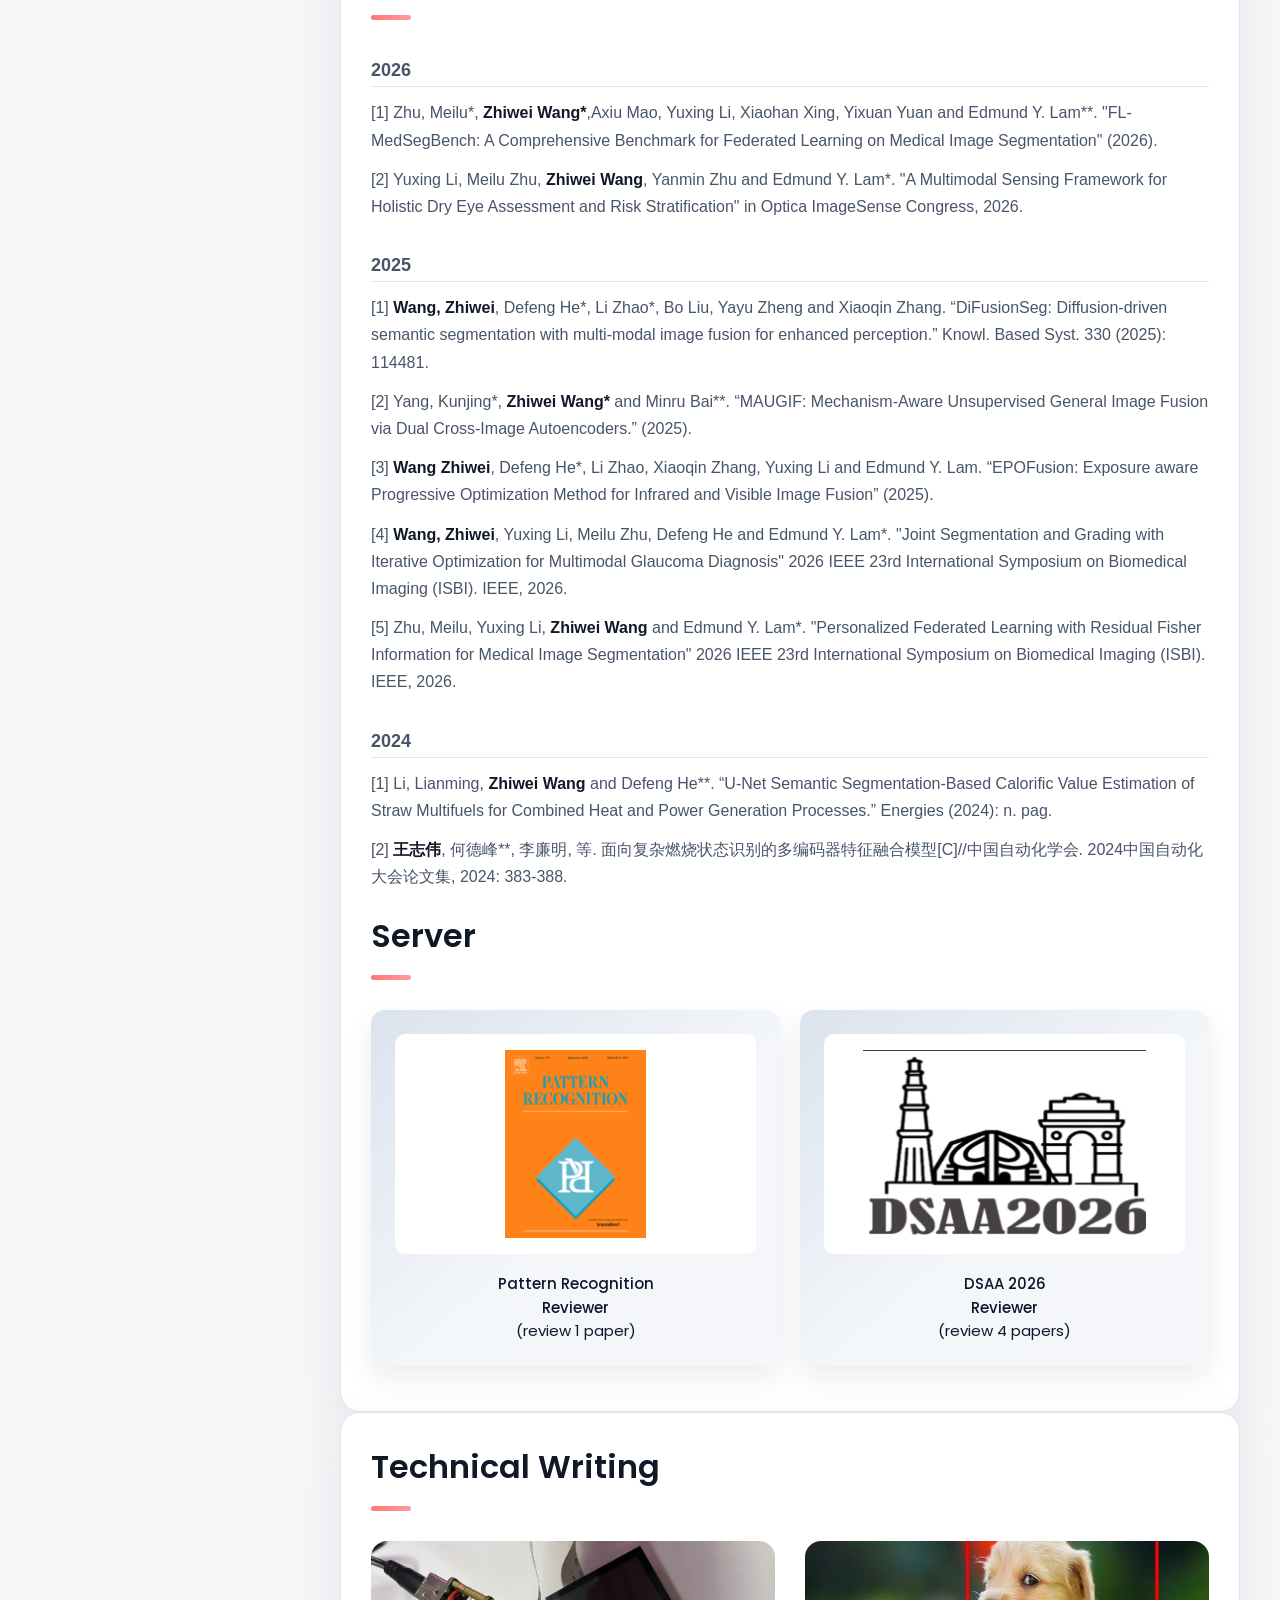
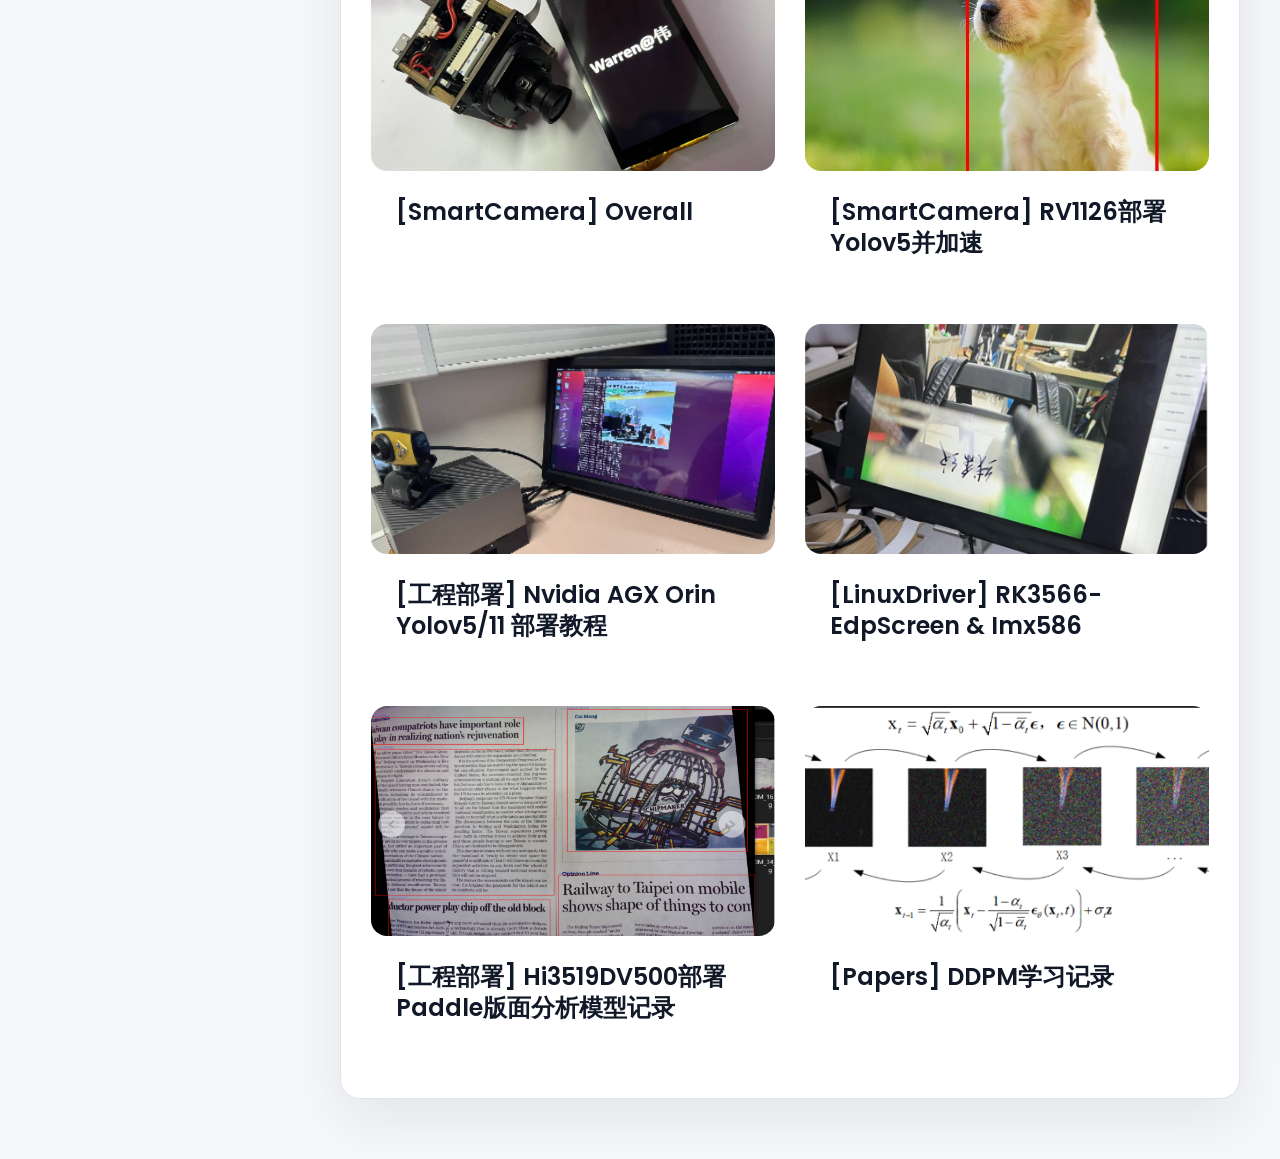
==== commit ea6db6da: "0722" ====
--- a/index.html
+++ b/index.html
@@ -222,9 +222,9 @@
           <p>
             I am currently a Ph.D. candidate at the College of Information Engineering, Zhejiang University of Technology, supervised by 
             <a href="https://homepage.zjut.edu.cn/hedefeng/" target="_blank" style="display:inline; color:#ff7675;">Prof. Defeng He</a> and 
-            <a href="https://homepage.zjut.edu.cn/zxq1/" target="_blank" style="display:inline; color:#ff7675;">Prof. Xiaoqin Zhang</a> (IEEE Senior Member). 
+            <a href="https://homepage.zjut.edu.cn/zxq1/" target="_blank" style="display:inline; color:#ff7675;">Prof. Xiaoqin Zhang</a> (IET Fellow|IEEE Senior Member). 
             I am also a visiting student at the Imaging Systems Laboratory (ISL), The University of Hong Kong, under the supervision of 
-            <a href="https://www.eee.hku.hk/~elam/" target="_blank" style="display:inline; color:#ff7675;">Prof. Edmund Y. Lam</a> (IEEE Fellow). 
+            <a href="https://www.eee.hku.hk/~elam/" target="_blank" style="display:inline; color:#ff7675;">Prof. Edmund Y. Lam</a> (IEEE Fellow | Optica Fellow | SPIE Fellow | IS&T Fellow | IOP Fellow | HKIE Fellow). 
             My research focuses on multimodal information fusion and perception, with an emphasis on efficient deployment on embedded systems for real-world applications.
           </p>
           <p style="display:flex; gap:16px; flex-wrap:wrap; align-items:center; justify-content:center;">
@@ -240,7 +240,7 @@
             <a href="https://github.com/warren-wzw" target="_blank"
                style="display:inline-flex; align-items:center; gap:6px; color:#ff7675; background:var(--onyx); padding:4px 12px; border-radius:20px; font-size:var(--fs-7); text-decoration:none;">
               <img src="https://cdn.simpleicons.org/github/ffffff" alt="GitHub Logo" width="16" height="16" style="display:inline;"> GitHub
-              <span style="color:var(--light-gray-70); font-size:var(--fs-8);">140+ stars</span>
+              <span style="color:var(--light-gray-70); font-size:var(--fs-8);">150+ stars</span>
             </a>
           </p>
           
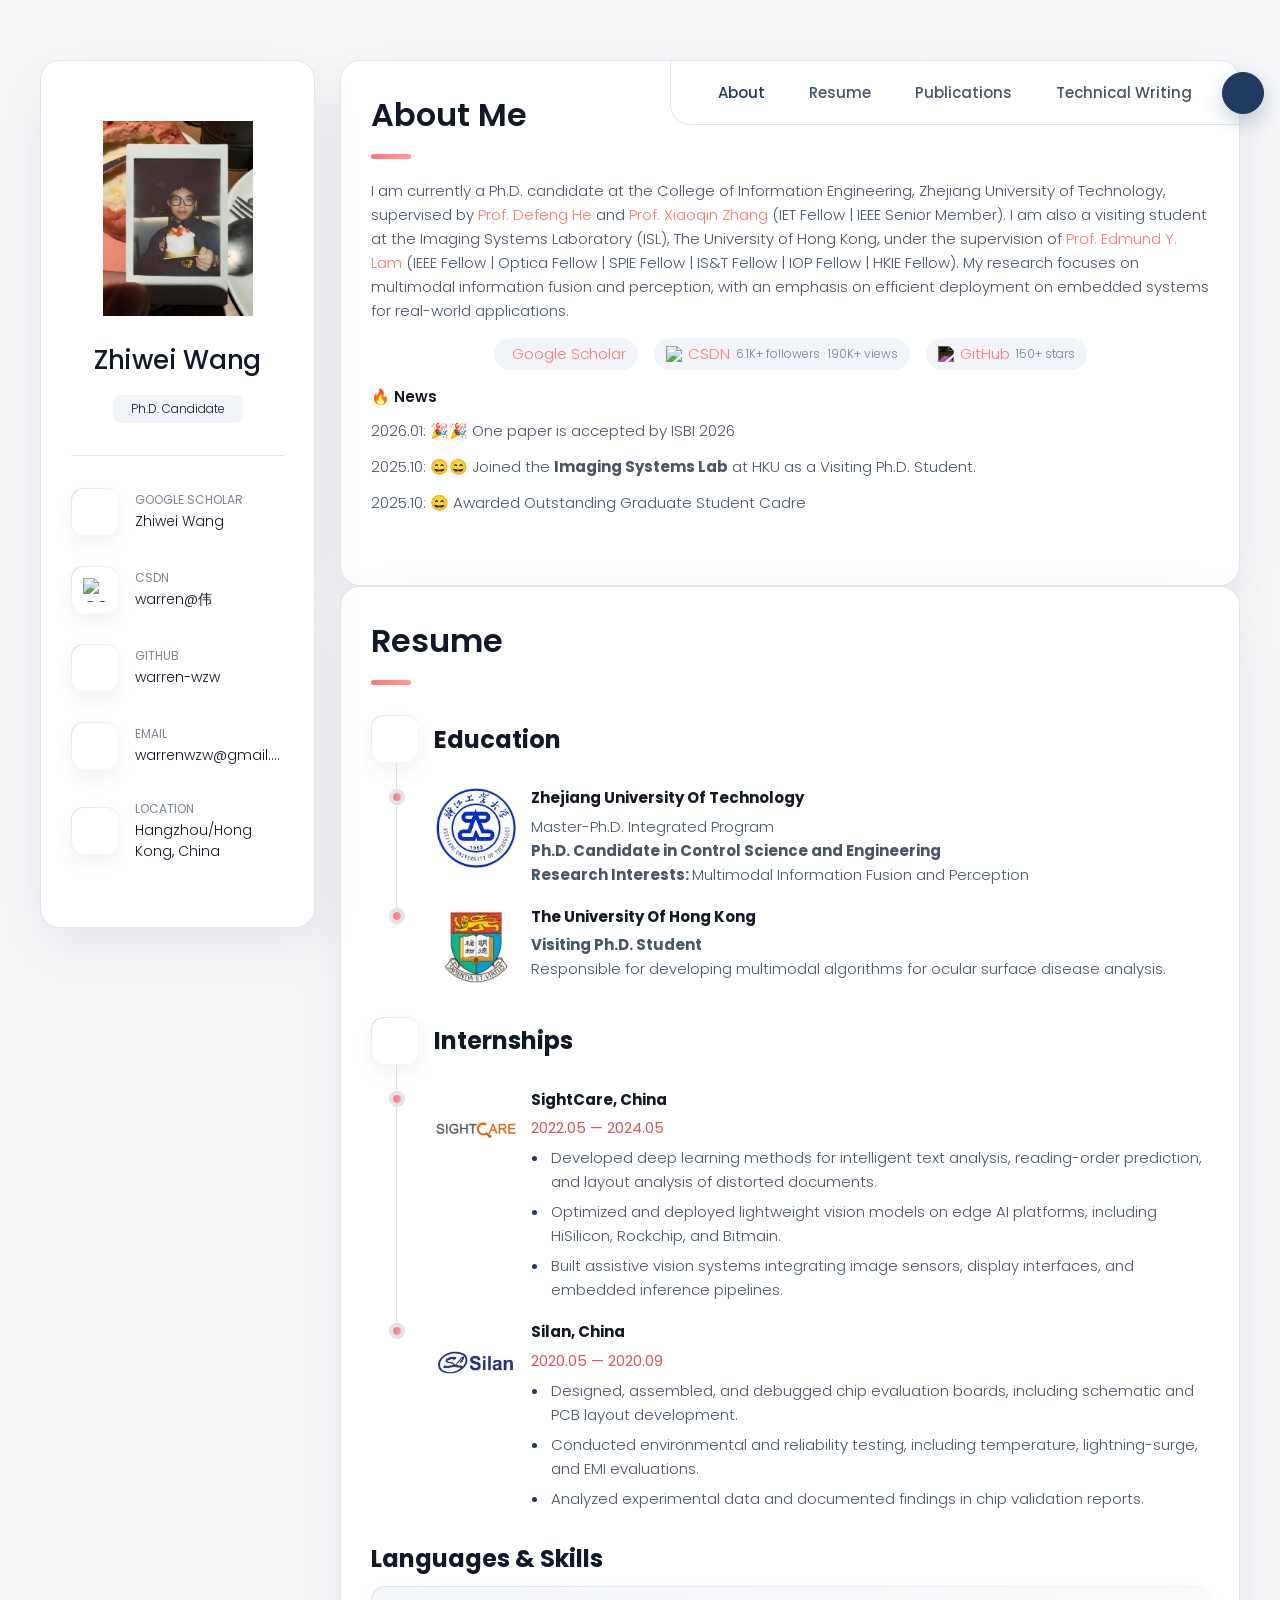
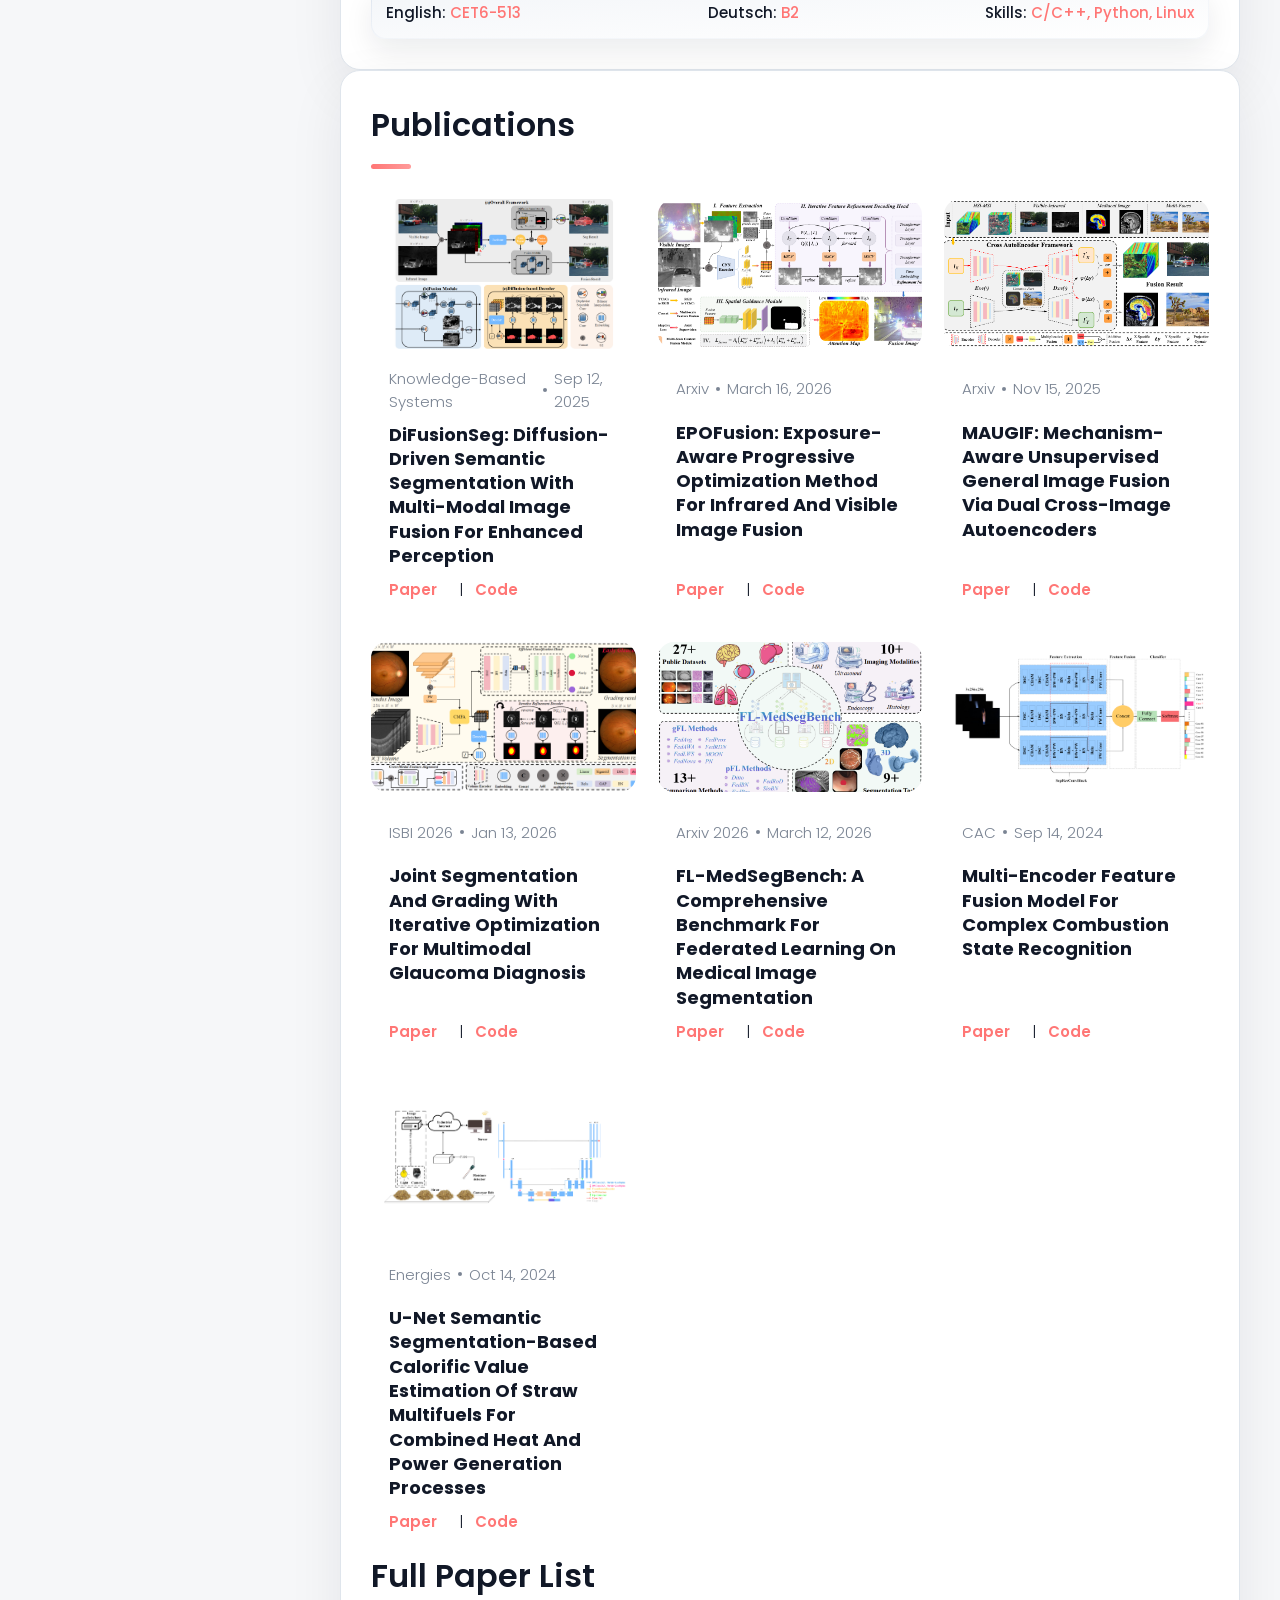
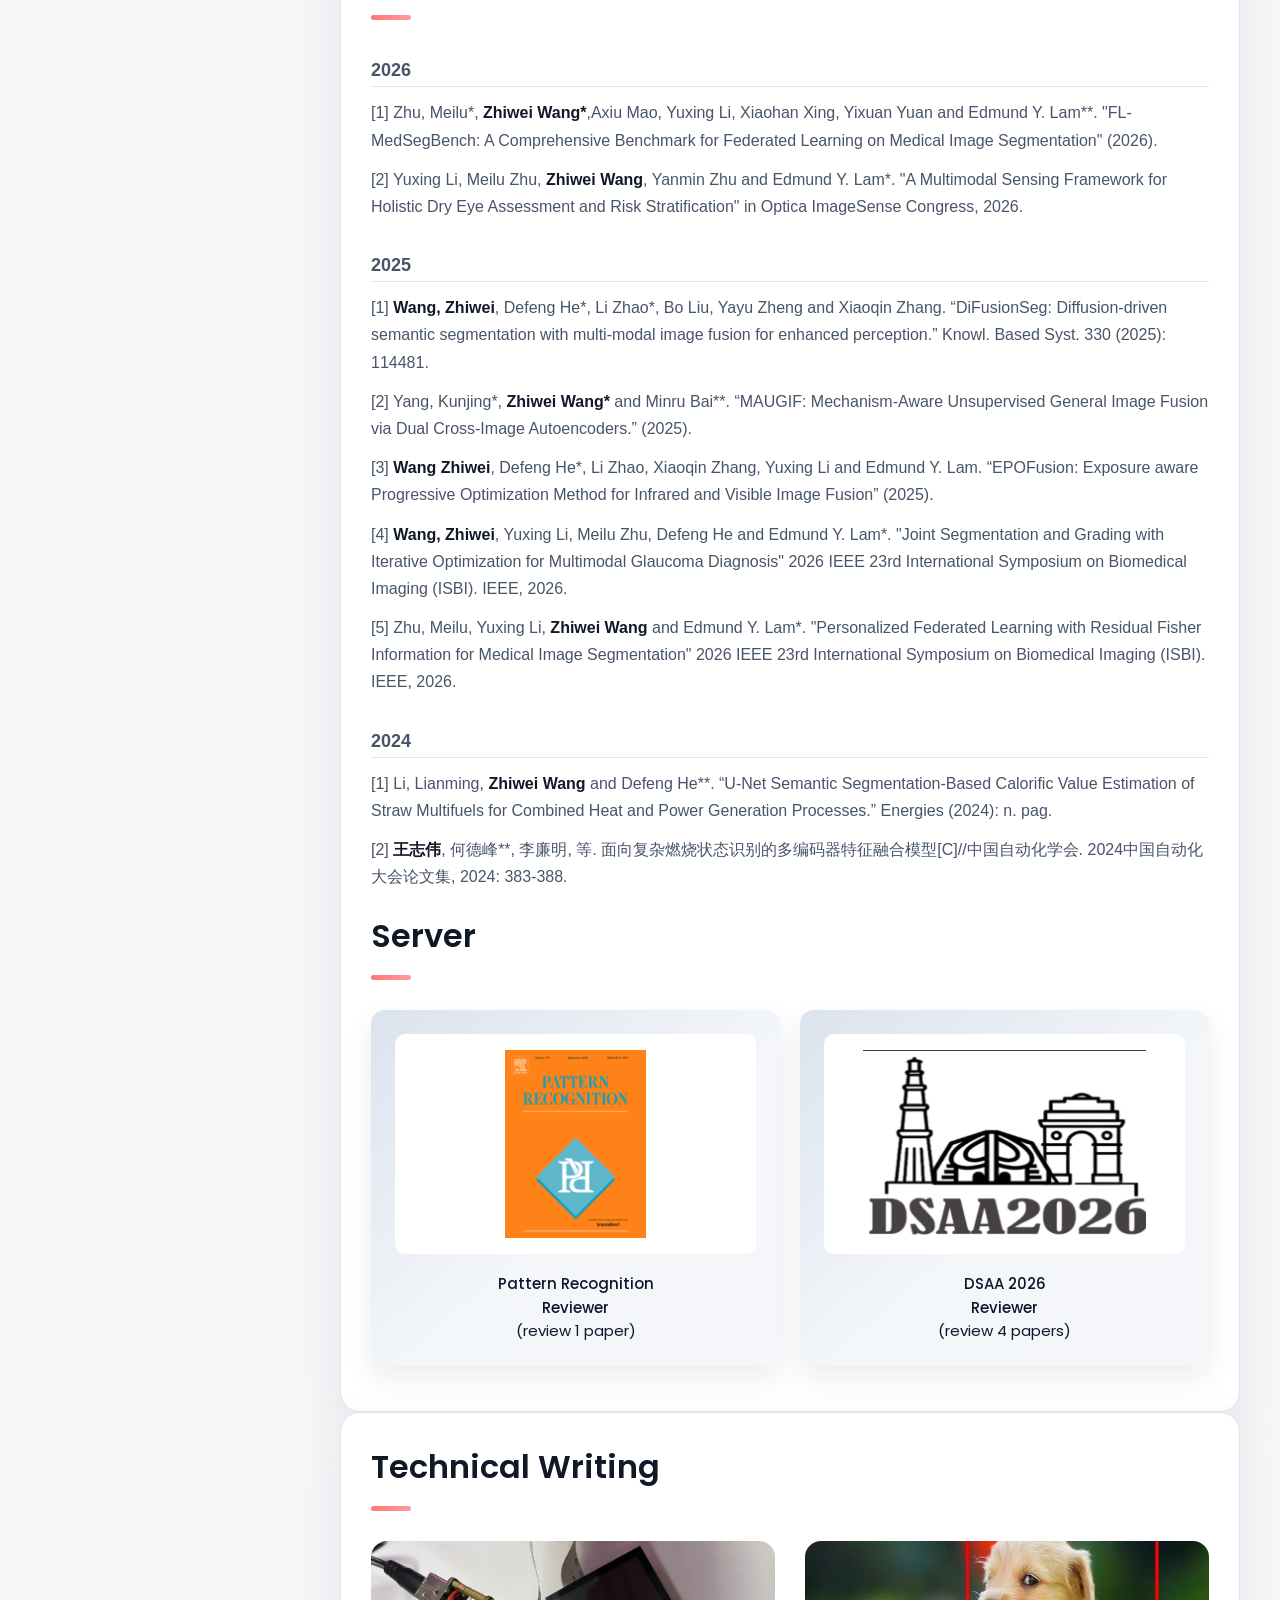
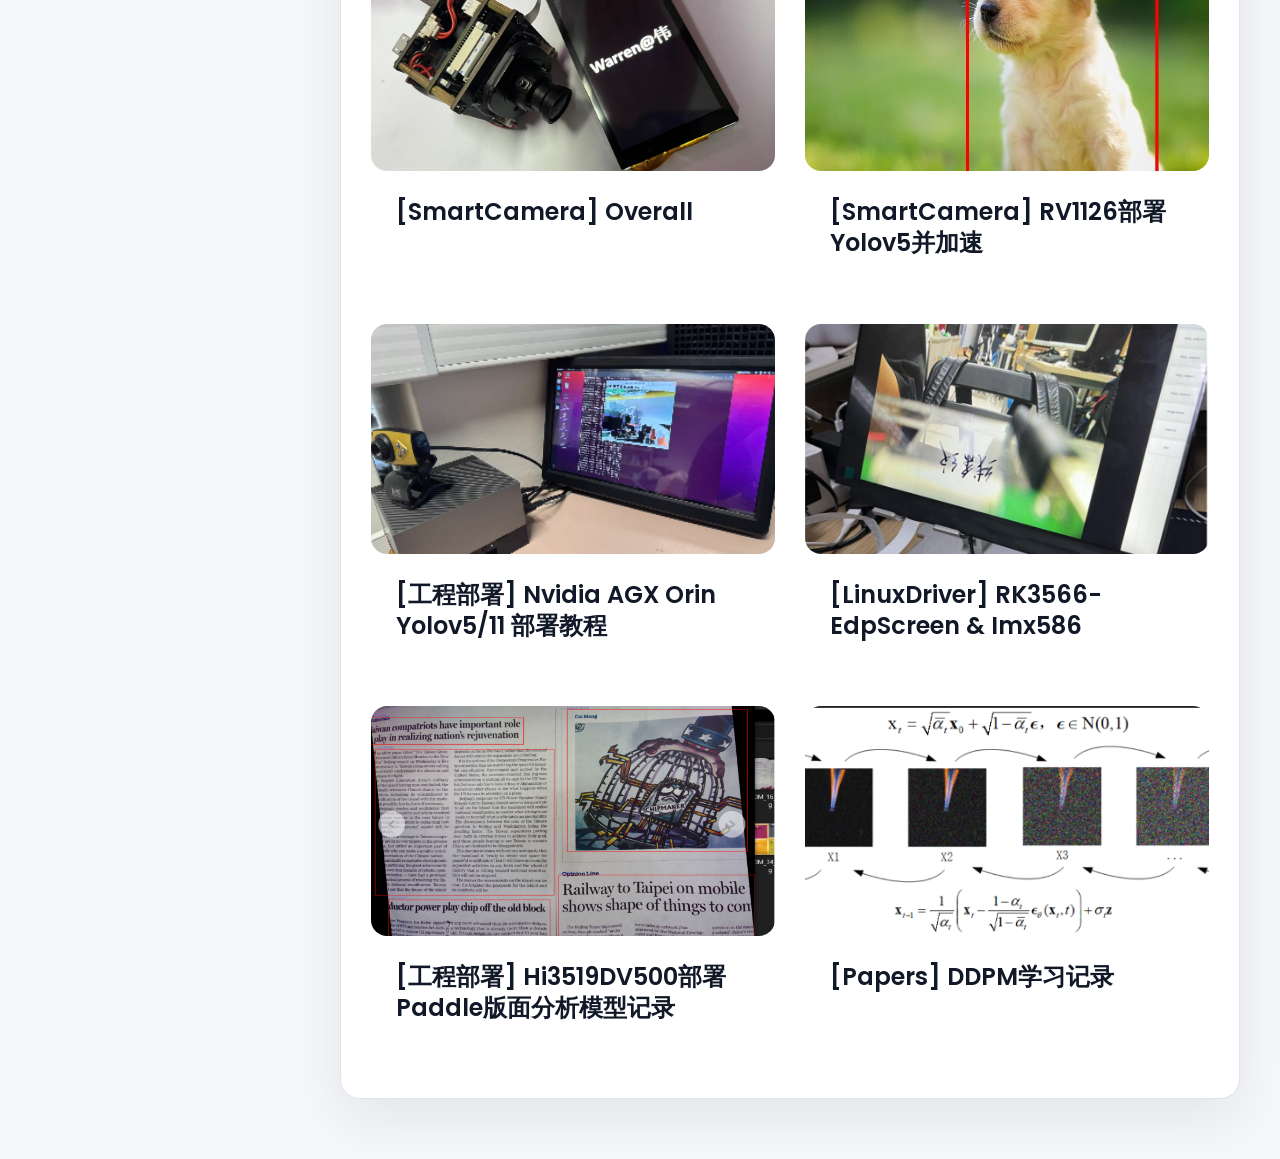
==== commit d5fa7938: "0722" ====
--- a/index.html
+++ b/index.html
@@ -222,7 +222,7 @@
           <p>
             I am currently a Ph.D. candidate at the College of Information Engineering, Zhejiang University of Technology, supervised by 
             <a href="https://homepage.zjut.edu.cn/hedefeng/" target="_blank" style="display:inline; color:#ff7675;">Prof. Defeng He</a> and 
-            <a href="https://homepage.zjut.edu.cn/zxq1/" target="_blank" style="display:inline; color:#ff7675;">Prof. Xiaoqin Zhang</a> (IET Fellow|IEEE Senior Member). 
+            <a href="https://homepage.zjut.edu.cn/zxq1/" target="_blank" style="display:inline; color:#ff7675;">Prof. Xiaoqin Zhang</a> (IET Fellow | IEEE Senior Member). 
             I am also a visiting student at the Imaging Systems Laboratory (ISL), The University of Hong Kong, under the supervision of 
             <a href="https://www.eee.hku.hk/~elam/" target="_blank" style="display:inline; color:#ff7675;">Prof. Edmund Y. Lam</a> (IEEE Fellow | Optica Fellow | SPIE Fellow | IS&T Fellow | IOP Fellow | HKIE Fellow). 
             My research focuses on multimodal information fusion and perception, with an emphasis on efficient deployment on embedded systems for real-world applications.
